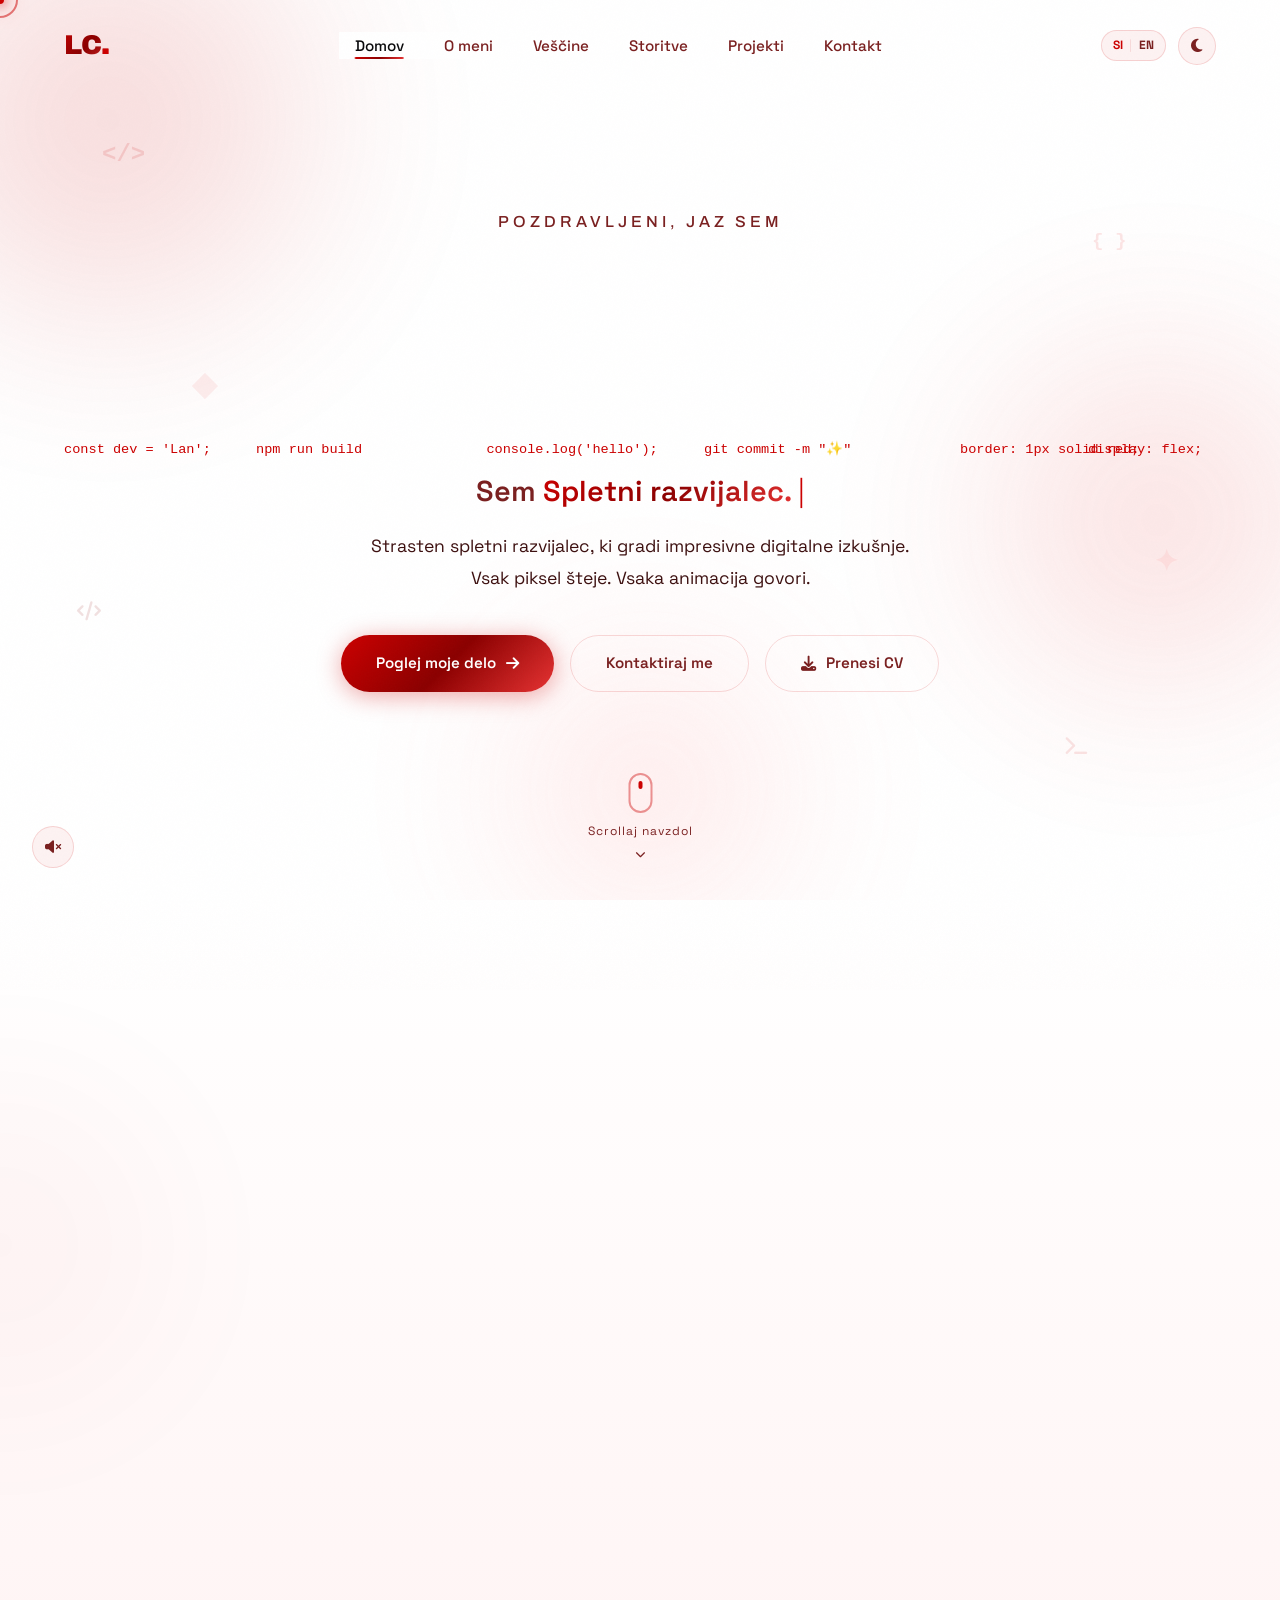
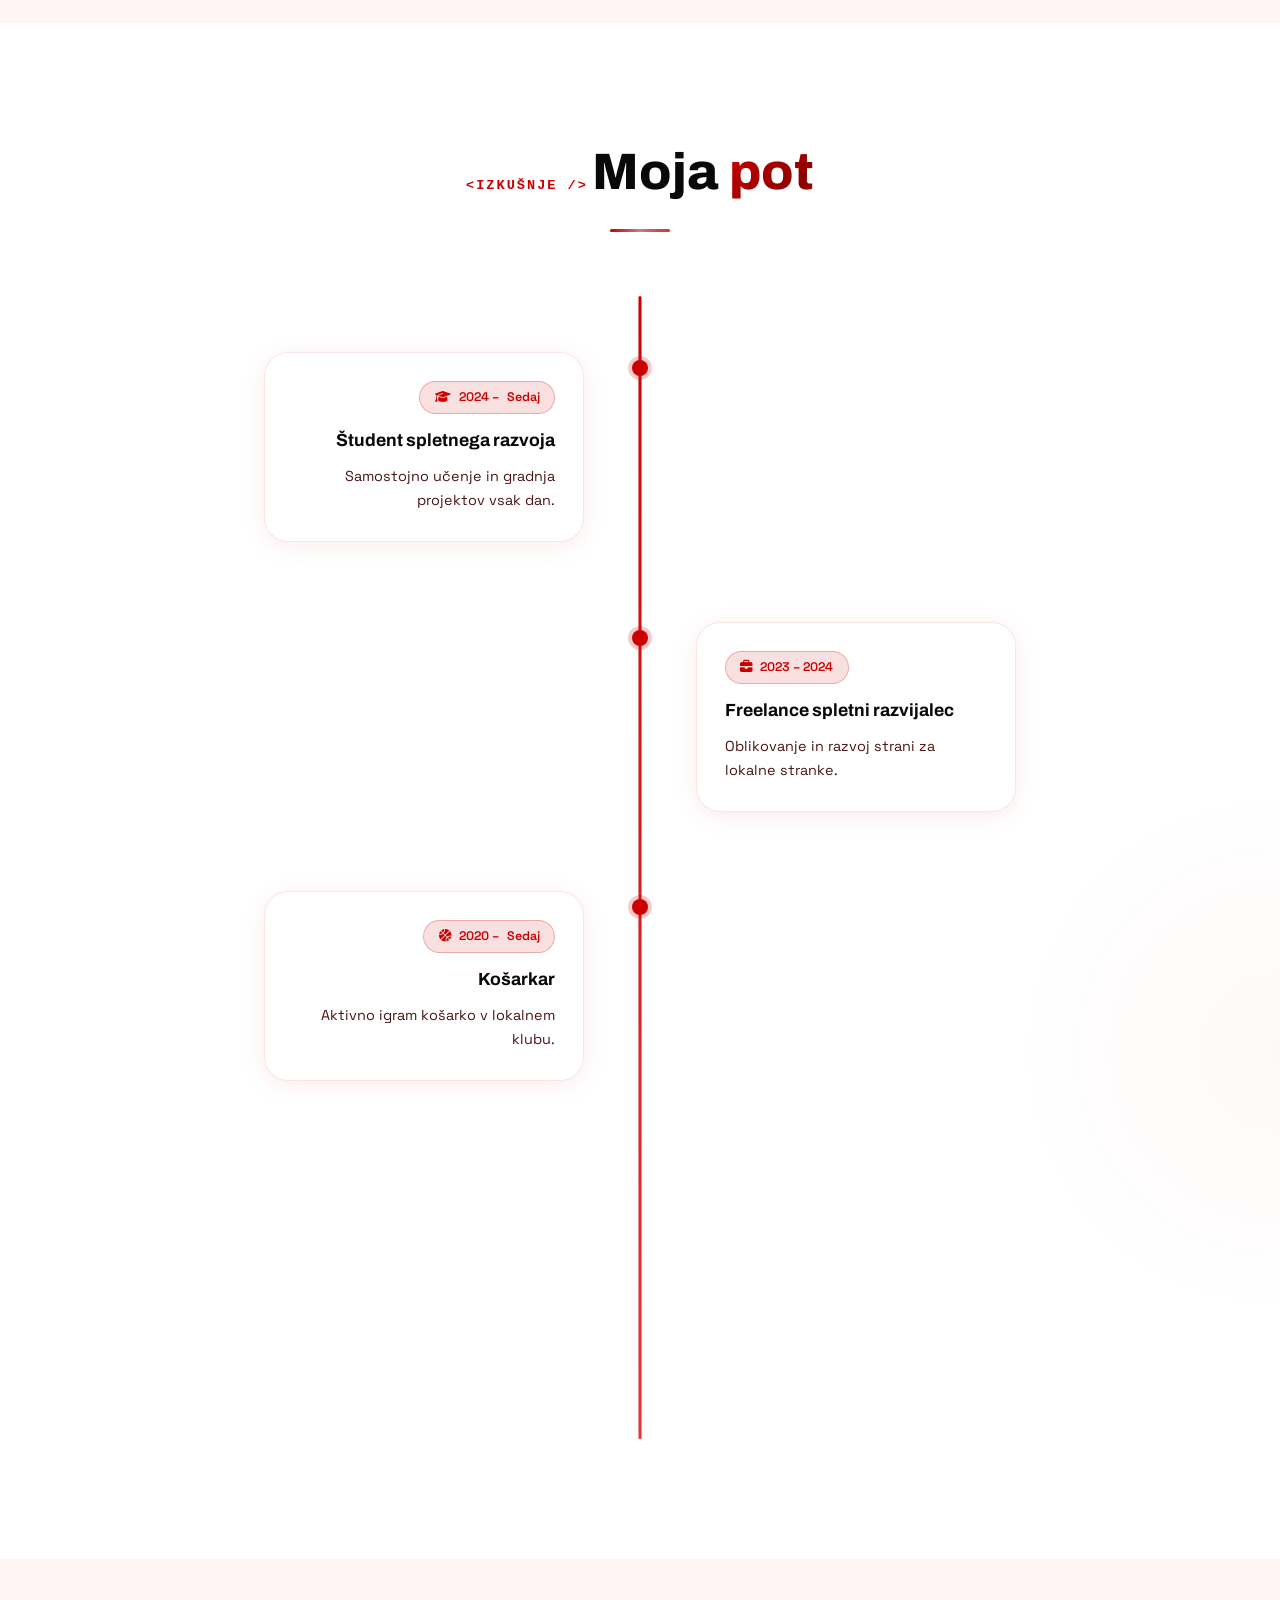
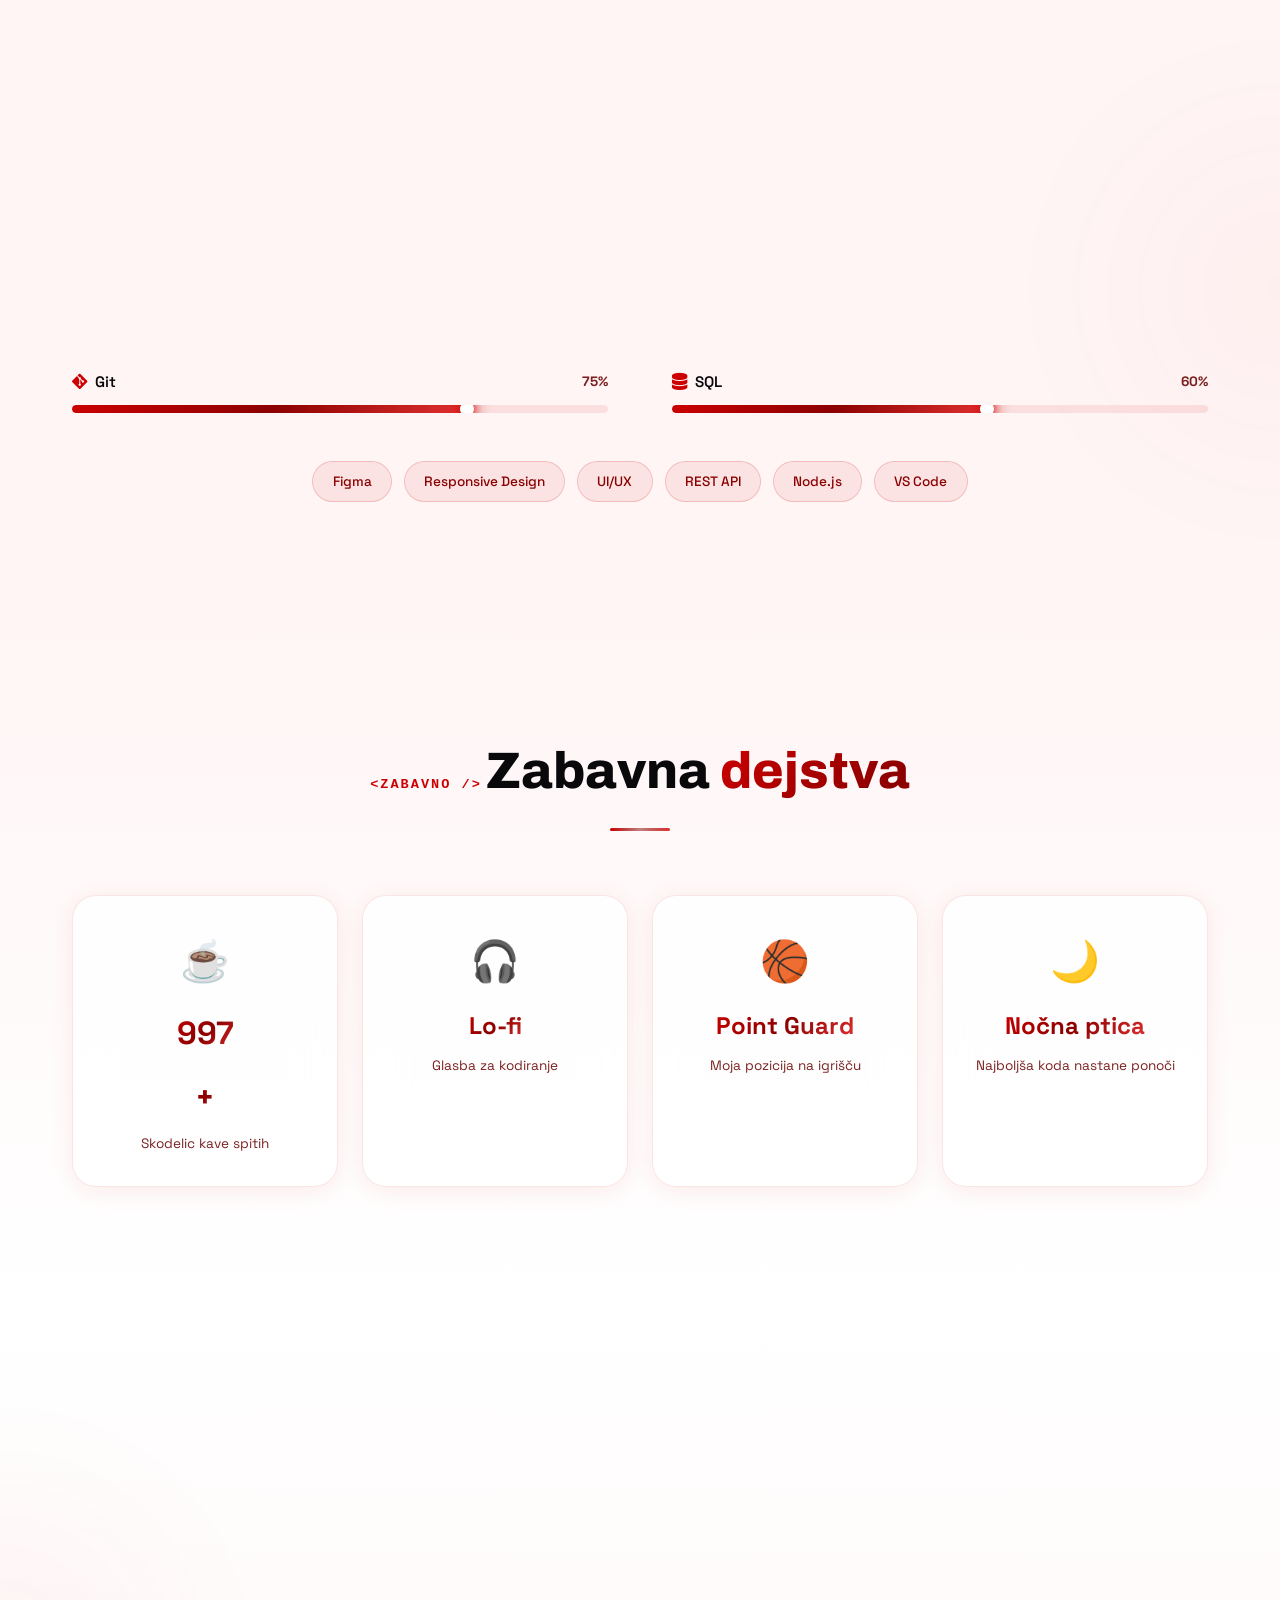
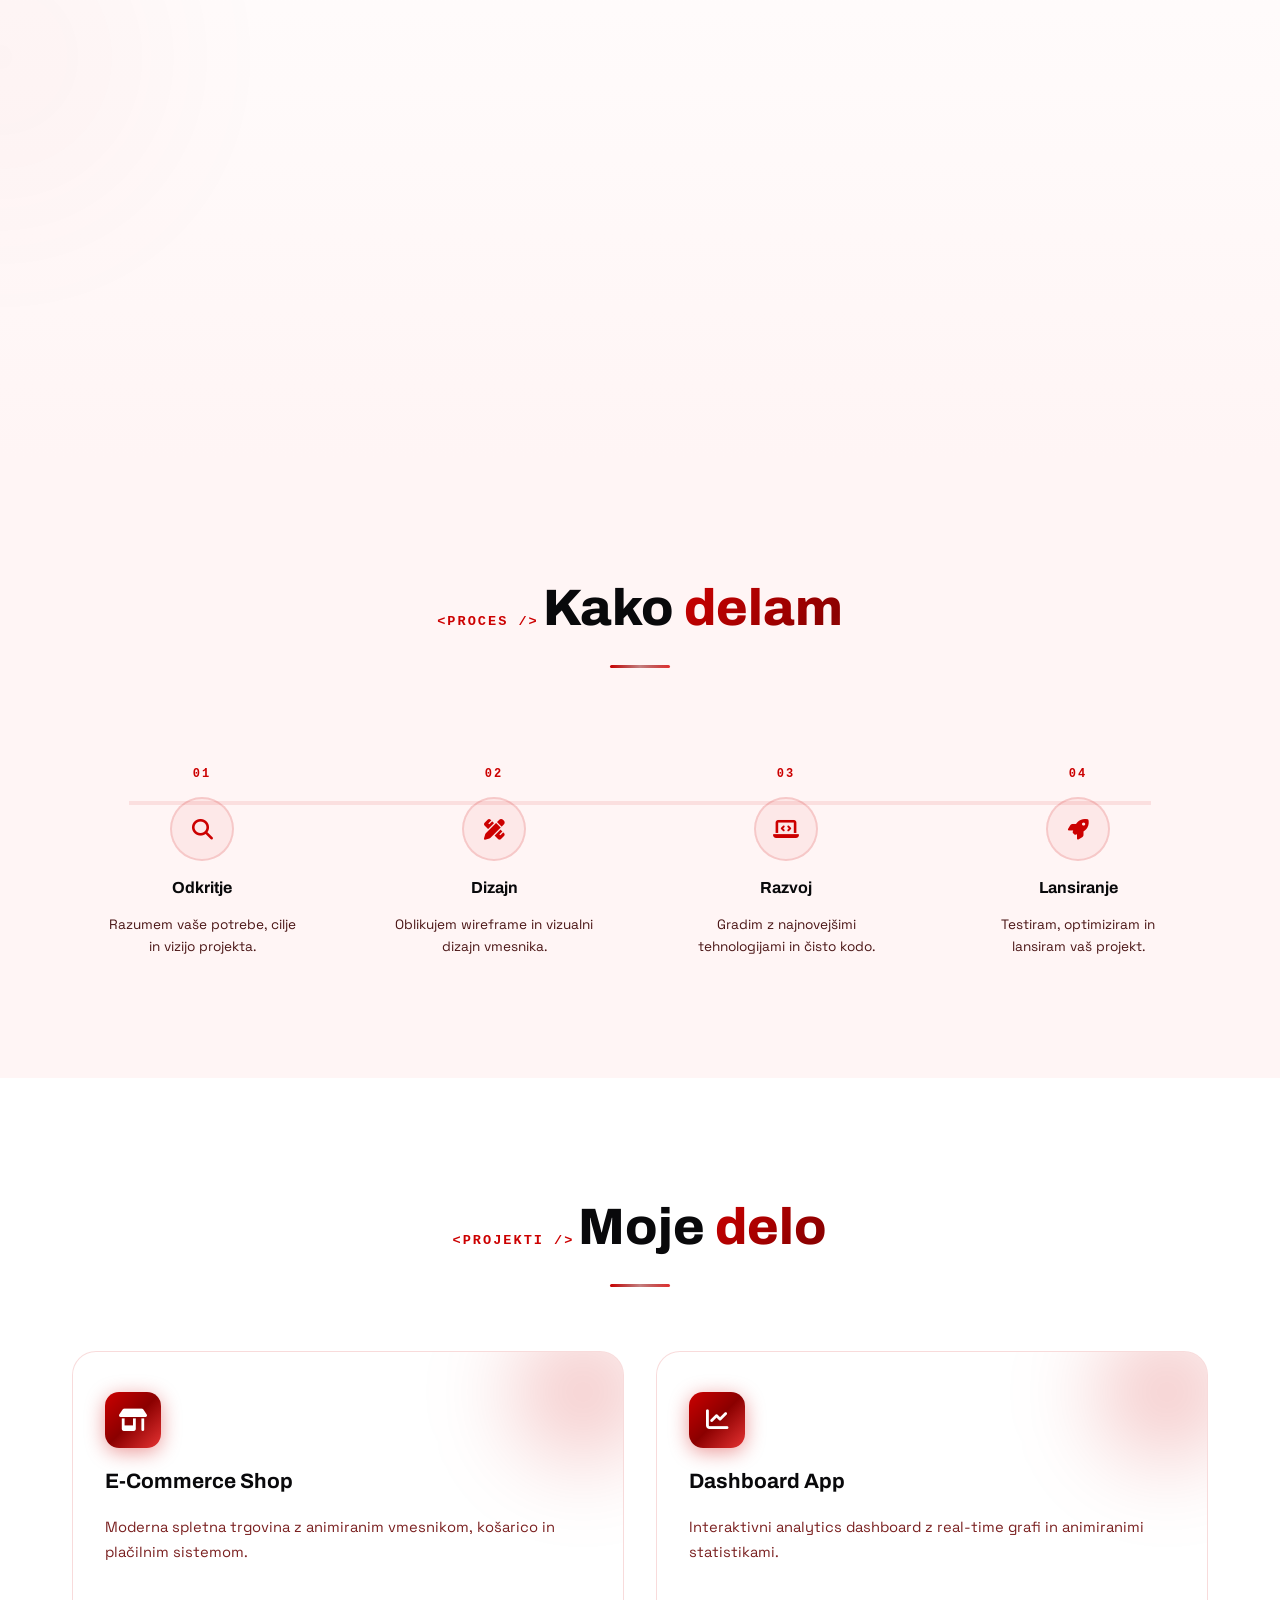
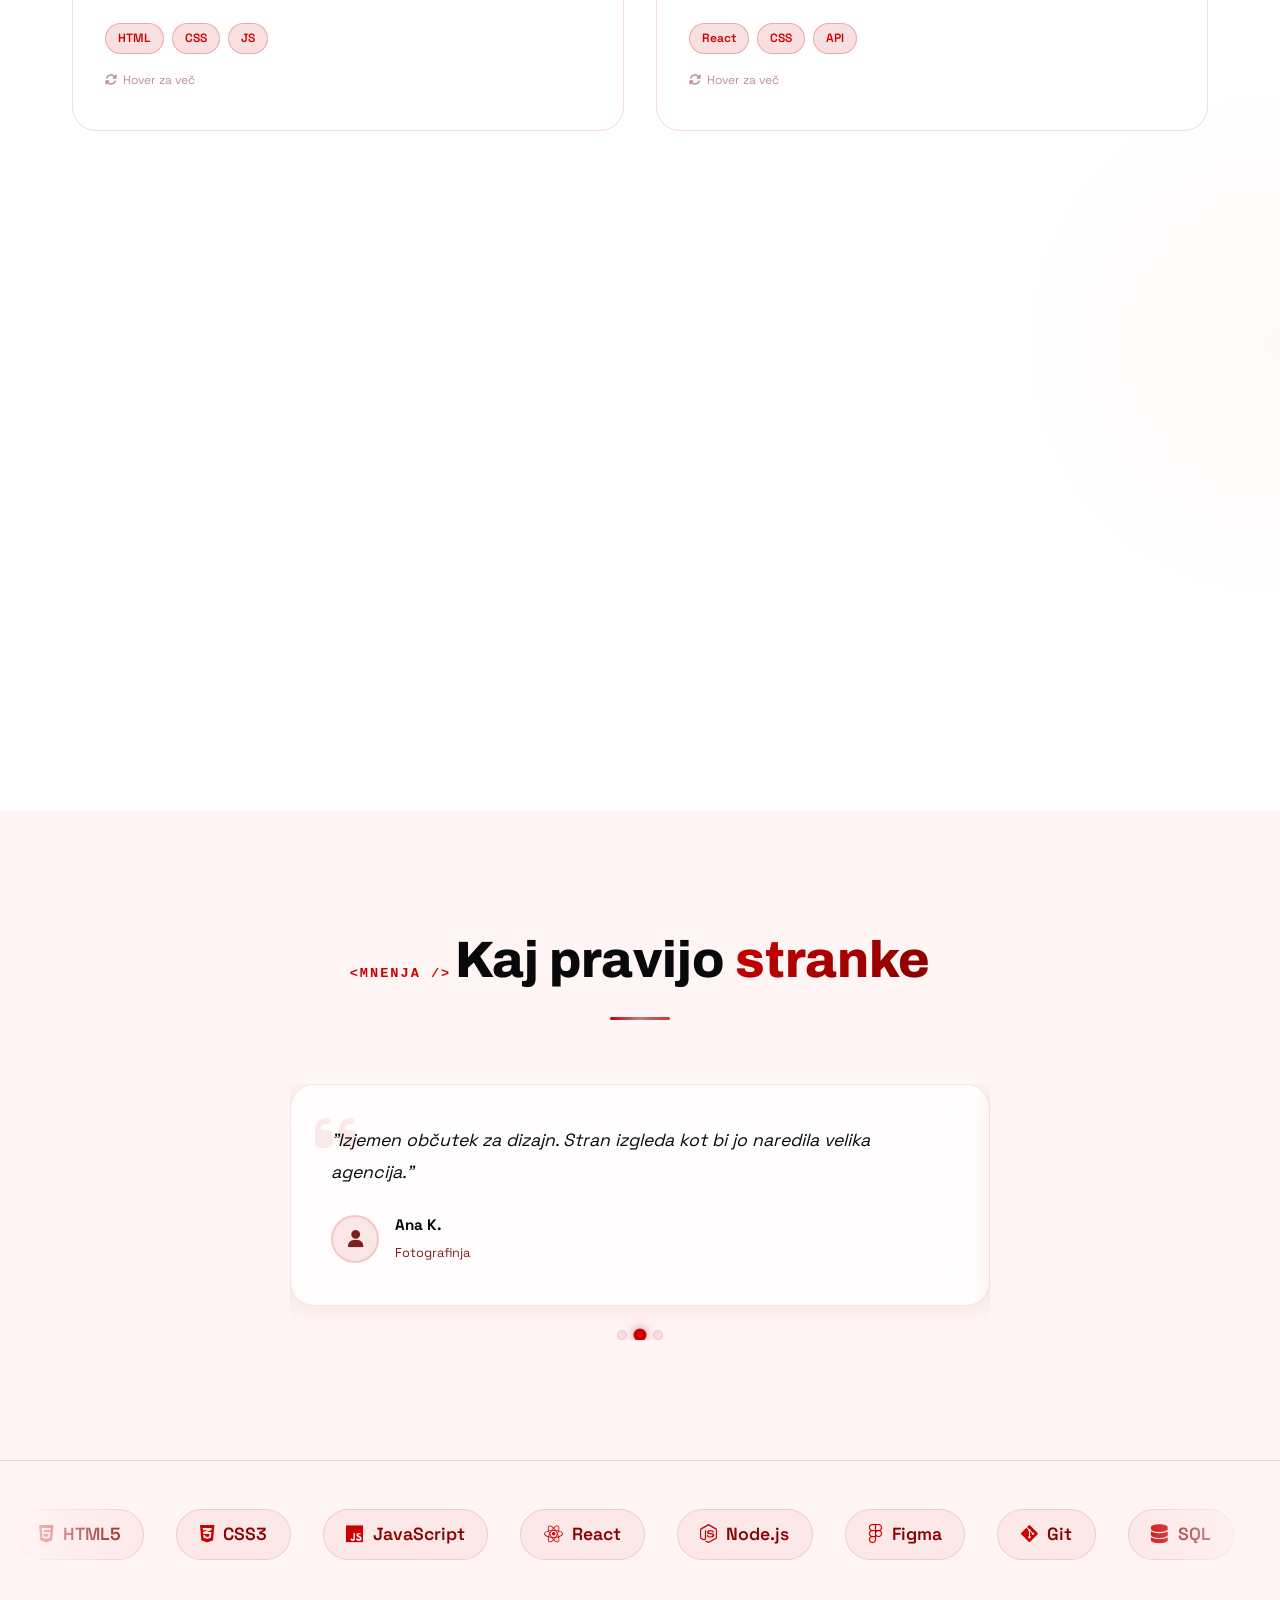
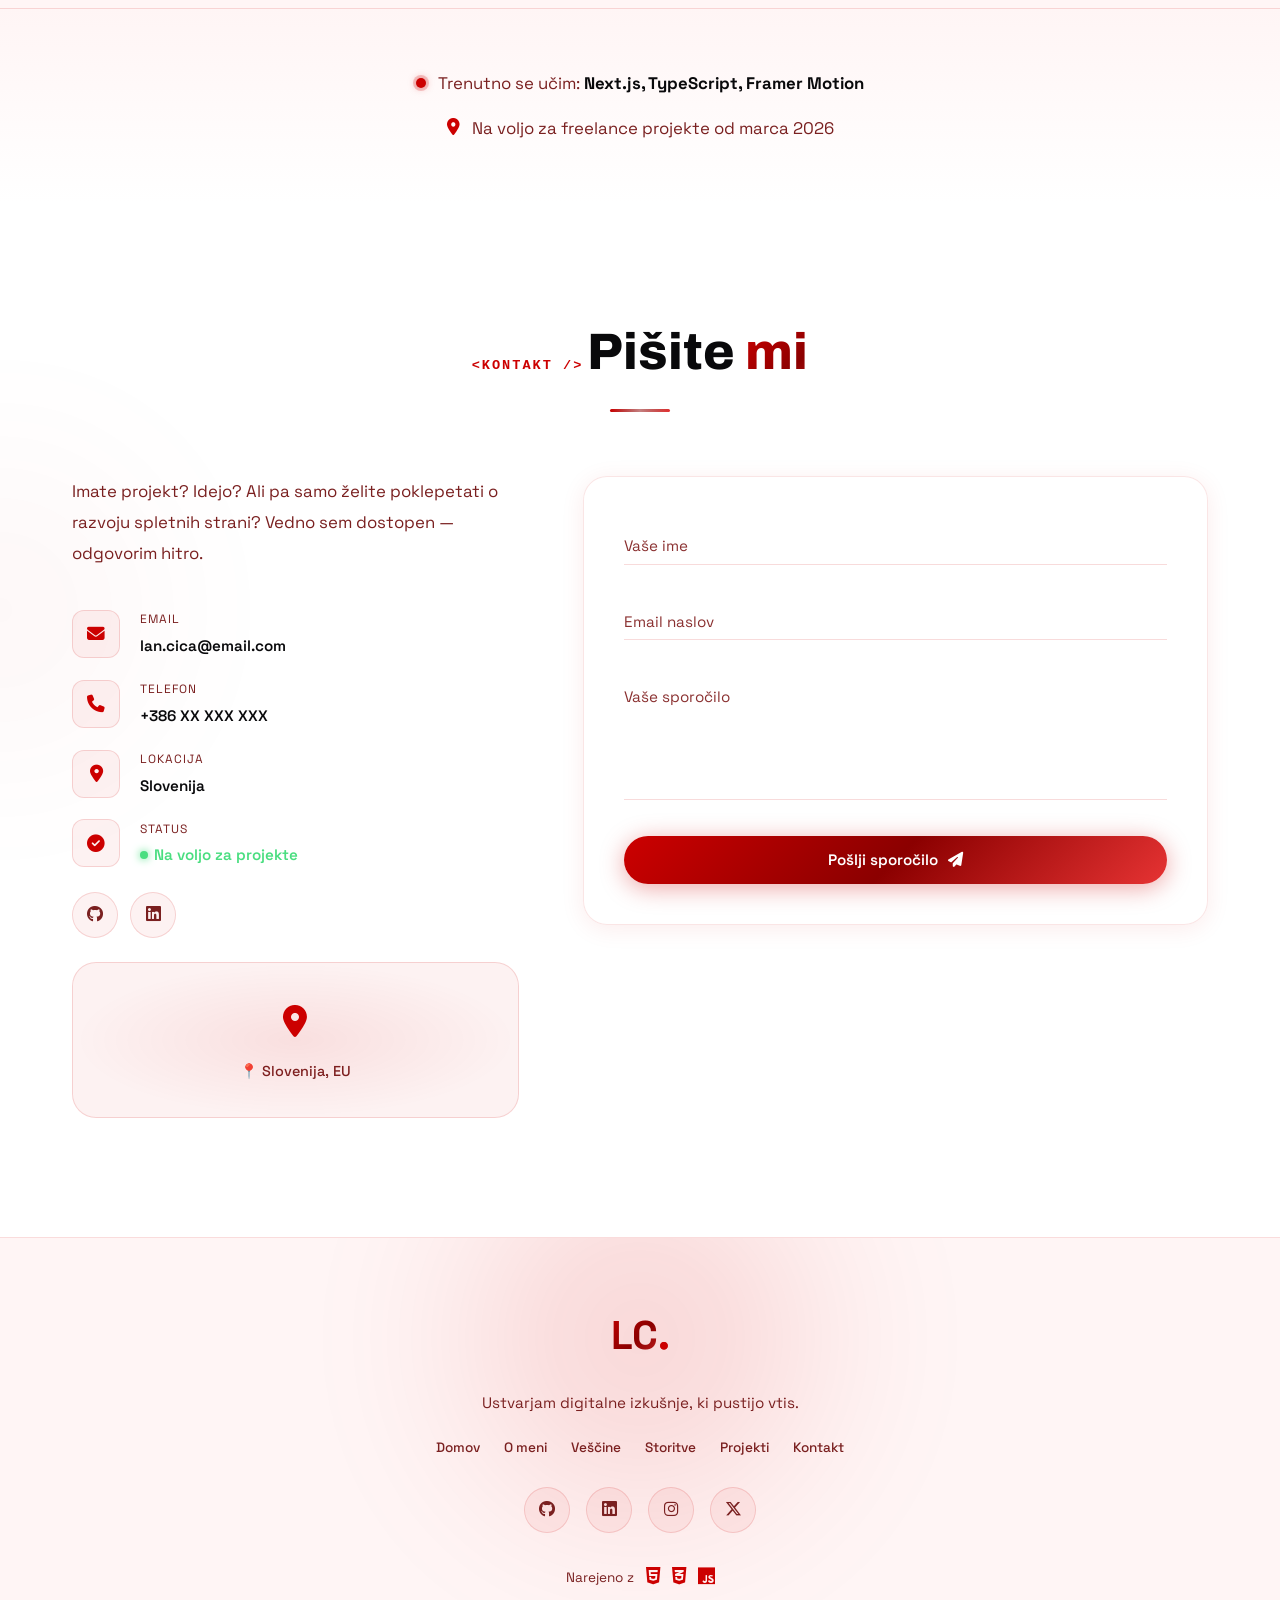
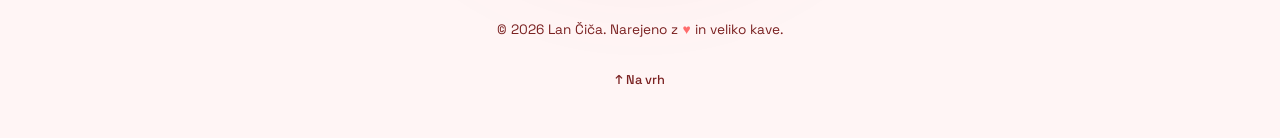
==== index.html @ 85ae8a61 "Initial portfolio commit" ====
<!DOCTYPE html>
<html lang="sl" data-theme="light">
<head>
  <meta charset="UTF-8" />
  <meta name="viewport" content="width=device-width, initial-scale=1.0" />
  <meta name="description" content="Lan Čiča — 19-letni spletni razvijalec iz Slovenije. Gradim moderne, hitre in vizualno impresivne spletne strani." />
  <meta name="keywords" content="Lan Čiča, spletni razvijalec, web developer, Slovenija, portfolio, UI/UX dizajn" />
  <meta name="author" content="Lan Čiča" />
  <meta property="og:title" content="Lan Čiča — Spletni razvijalec iz Slovenije" />
  <meta property="og:description" content="Strasten spletni razvijalec, ki gradi impresivne digitalne izkušnje." />
  <meta property="og:type" content="website" />
  <meta property="og:image" content="og-image.png" />
  <meta name="twitter:card" content="summary_large_image" />
  <title>Lan Čiča — Spletni razvijalec iz Slovenije</title>
  <link rel="icon" href="data:image/svg+xml,<svg xmlns='http://www.w3.org/2000/svg' viewBox='0 0 100 100'><defs><linearGradient id='g' x1='0%25' y1='0%25' x2='100%25' y2='100%25'><stop offset='0%25' stop-color='%23cc0000'/><stop offset='100%25' stop-color='%238b0000'/></linearGradient></defs><text y='80' x='5' font-size='72' font-family='Arial,sans-serif' font-weight='900' fill='url(%23g)'>LC</text></svg>" />
  <link rel="preconnect" href="https://fonts.googleapis.com" />
  <link rel="preconnect" href="https://fonts.gstatic.com" crossorigin />
  <link href="https://fonts.googleapis.com/css2?family=Archivo:wght@300;400;500;600;700;800;900&family=Space+Grotesk:wght@300;400;500;600;700&display=swap" rel="stylesheet" />
  <link rel="stylesheet" href="https://cdnjs.cloudflare.com/ajax/libs/font-awesome/6.5.0/css/all.min.css" />
  <link rel="stylesheet" href="style.css" />
</head>
<body>

  <!-- Skip to content (accessibility) -->
  <a href="#main-content" class="skip-link">Preskoči na vsebino</a>

  <svg class="svg-defs" aria-hidden="true">
    <filter id="noiseFilter">
      <feTurbulence type="fractalNoise" baseFrequency="0.65" numOctaves="3" stitchTiles="stitch"/>
    </filter>
  </svg>
  <div class="noise-overlay"></div>

  <!-- Page Loader / LC Intro -->
  <div class="page-overlay" id="pageOverlay">
    <div class="lc-grid"></div>
    <div class="lc-orb lc-orb-1"></div>
    <div class="lc-orb lc-orb-2"></div>
    <div class="lc-orb lc-orb-3"></div>
    <div class="lc-particle" style="--px:8vw;--py:12vh;--pd:0.4s;--pc:#a855f7;--ps:5px"></div>
    <div class="lc-particle" style="--px:27vw;--py:8vh;--pd:0.7s;--pc:#06b6d4;--ps:3px"></div>
    <div class="lc-particle" style="--px:70vw;--py:15vh;--pd:0.5s;--pc:#6366f1;--ps:4px"></div>
    <div class="lc-particle" style="--px:90vw;--py:9vh;--pd:1.0s;--pc:#a855f7;--ps:5px"></div>
    <div class="lc-particle" style="--px:5vw;--py:80vh;--pd:0.8s;--pc:#06b6d4;--ps:3px"></div>
    <div class="lc-particle" style="--px:15vw;--py:70vh;--pd:1.3s;--pc:#a855f7;--ps:6px"></div>
    <div class="lc-particle" style="--px:82vw;--py:78vh;--pd:0.6s;--pc:#6366f1;--ps:4px"></div>
    <div class="lc-particle" style="--px:93vw;--py:62vh;--pd:1.2s;--pc:#06b6d4;--ps:3px"></div>
    <div class="lc-particle" style="--px:47vw;--py:4vh;--pd:1.6s;--pc:#a855f7;--ps:5px"></div>
    <div class="lc-particle" style="--px:58vw;--py:88vh;--pd:1.4s;--pc:#06b6d4;--ps:4px"></div>
    <div class="lc-particle" style="--px:35vw;--py:91vh;--pd:1.9s;--pc:#6366f1;--ps:3px"></div>
    <div class="lc-particle" style="--px:74vw;--py:93vh;--pd:2.2s;--pc:#a855f7;--ps:5px"></div>
    <div class="lc-center">
      <div class="lc-logo">
        <span class="lc-L">L</span><span class="lc-C">C</span><span class="lc-dot">.</span>
      </div>
      <div class="lc-line"></div>
      <div class="lc-name">
        <span>L</span><span>a</span><span>n</span><span>&nbsp;</span><span>Č</span><span>i</span><span>č</span><span>a</span>
      </div>
      <p class="lc-tagline">Spletni razvijalec iz Slovenije</p>
      <div class="lc-stats">
        <div class="lc-stat lc-stat-1"><div class="lc-stat-val">19</div><div class="lc-stat-lbl">Let</div></div>
        <div class="lc-stat lc-stat-2"><div class="lc-stat-val" id="lcCount">0</div><div class="lc-stat-lbl">Projektov</div></div>
        <div class="lc-stat lc-stat-3"><div class="lc-stat-val">100</div><div class="lc-stat-lbl">% Strast</div></div>
      </div>
    </div>
    <div class="lc-scanlines"></div>
  </div>

  <!-- Scroll Progress -->
  <div class="scroll-progress" id="scrollProgress"></div>

  <!-- Custom Cursor -->
  <div class="cursor-dot" id="cursorDot"></div>
  <div class="cursor-ring" id="cursorRing"></div>

  <!-- Back to Top -->
  <button class="back-to-top" id="backToTop" aria-label="Nazaj na vrh">
    <i class="fa-solid fa-arrow-up"></i>
  </button>

  <!-- Sound Toggle -->
  <button class="sound-toggle" id="soundToggle" aria-label="Preklopi zvok">
    <i class="fa-solid fa-volume-xmark" id="soundIcon"></i>
  </button>

  <!-- Mobile Sticky CTA -->
  <a href="#contact" class="mobile-sticky-cta" id="mobileCTA">
    <i class="fa-solid fa-envelope"></i>
    <span data-i18n="mobile.cta">Kontakt</span>
  </a>

  <!-- Navbar -->
  <nav class="navbar" id="navbar" role="navigation" aria-label="Glavna navigacija">
    <div class="nav-left">
      <div class="nav-logo">LC<span class="dot">.</span></div>
      <span class="nav-scroll-pct" id="navScrollPct">0%</span>
    </div>
    <ul class="nav-links" id="navLinks">
      <li><a href="#hero" class="nav-link" data-i18n="nav.home">Domov</a></li>
      <li><a href="#about" class="nav-link" data-i18n="nav.about">O meni</a></li>
      <li><a href="#skills" class="nav-link" data-i18n="nav.skills">Veščine</a></li>
      <li><a href="#services" class="nav-link" data-i18n="nav.services">Storitve</a></li>
      <li><a href="#projects" class="nav-link" data-i18n="nav.projects">Projekti</a></li>
      <li><a href="#contact" class="nav-link" data-i18n="nav.contact">Kontakt</a></li>
    </ul>
    <div class="nav-actions">
      <!-- Language Switcher -->
      <div class="lang-switch" id="langSwitch" role="button" tabindex="0" aria-label="Preklopi jezik">
        <span class="lang-option active" data-lang="si">SI</span>
        <span class="lang-divider">|</span>
        <span class="lang-option" data-lang="en">EN</span>
      </div>
      <!-- Theme Toggle -->
      <button class="theme-toggle" id="themeToggle" aria-label="Preklopi temo">
        <i class="fa-solid fa-moon" id="themeIcon"></i>
      </button>
      <button class="nav-toggle" id="navToggle" aria-label="Toggle menu">
        <span></span><span></span><span></span>
      </button>
    </div>
  </nav>
  <div class="nav-backdrop" id="navBackdrop"></div>

  <main id="main-content">

  <!-- ========== HERO ========== -->
  <section class="hero" id="hero">
    <div class="hero-grid-overlay"></div>
    <div class="hero-blobs">
      <div class="blob blob-1" id="blob1"></div>
      <div class="blob blob-2" id="blob2"></div>
      <div class="blob blob-3" id="blob3"></div>
    </div>
    <!-- Pulse rings -->
    <div class="hero-pulse-ring"></div>
    <div class="hero-pulse-ring"></div>
    <div class="hero-pulse-ring"></div>
    <!-- Floating code -->
    <div class="hero-code-float" style="left:5%;animation-delay:-2s">const dev = 'Lan';</div>
    <div class="hero-code-float" style="left:20%;animation-delay:-8s">npm run build</div>
    <div class="hero-code-float" style="left:55%;animation-delay:-14s">git commit -m "✨"</div>
    <div class="hero-code-float" style="left:75%;animation-delay:-5s">border: 1px solid red;</div>
    <div class="hero-code-float" style="left:38%;animation-delay:-11s">console.log('hello');</div>
    <div class="hero-code-float" style="left:85%;animation-delay:-16s">display: flex;</div>

    <!-- Floating decorations -->
    <div class="hero-floaters">
      <div class="floater floater-1">&lt;/&gt;</div>
      <div class="floater floater-2">{ }</div>
      <div class="floater floater-3"><i class="fa-solid fa-code"></i></div>
      <div class="floater floater-4">✦</div>
      <div class="floater floater-5"><i class="fa-solid fa-terminal"></i></div>
      <div class="floater floater-6">◆</div>
    </div>

    <div class="hero-content">
      <p class="hero-eyebrow reveal-fade" data-i18n="hero.eyebrow">Pozdravljeni, jaz sem</p>
      <canvas class="particle-canvas" id="particleCanvas"></canvas>
      <div class="typewriter-wrap">
        <span class="typewriter-prefix" data-i18n="hero.prefix">Sem </span>
        <span class="typewriter" id="typewriter"></span>
        <span class="typewriter-cursor">|</span>
      </div>
      <p class="hero-desc reveal-fade" id="heroDesc" data-i18n="hero.desc">
        Strasten spletni razvijalec, ki gradi impresivne digitalne izkušnje.<br>
        Vsak piksel šteje. Vsaka animacija govori.
      </p>
      <div class="hero-cta reveal-fade">
        <a href="#projects" class="btn btn-primary magnetic ripple-btn">
          <span data-i18n="hero.cta1">Poglej moje delo</span>
          <i class="fa-solid fa-arrow-right"></i>
        </a>
        <a href="#contact" class="btn btn-ghost magnetic ripple-btn">
          <span data-i18n="hero.cta2">Kontaktiraj me</span>
        </a>
        <a href="#" class="btn btn-ghost magnetic ripple-btn" download>
          <i class="fa-solid fa-download"></i>
          <span data-i18n="hero.cv">Prenesi CV</span>
        </a>
      </div>
    </div>
    <div class="scroll-indicator">
      <div class="scroll-mouse">
        <div class="scroll-wheel"></div>
      </div>
      <span data-i18n="hero.scroll">Scrollaj navzdol</span>
      <i class="fa-solid fa-chevron-down scroll-arrow"></i>
    </div>
  </section>

  <!-- ========== ABOUT ========== -->
  <section class="about section" id="about">
    <div class="section-glow section-glow-left"></div>
    <div class="container">
      <div class="section-header reveal-up">
        <span class="section-tag">&lt;O meni /&gt;</span>
        <h2 class="section-title" data-i18n-html="about.title">Kdo sem <span class="gradient-text animated-gradient">jaz?</span></h2>
        <div class="section-line"></div>
      </div>
      <div class="about-grid">
        <div class="about-visual reveal-left">
          <div class="avatar-wrapper">
            <div class="avatar-ring"></div>
            <div class="avatar-ring ring-2"></div>
            <div class="avatar-placeholder">
              <i class="fa-solid fa-user"></i>
              <div class="avatar-badge" id="avatarBadge" aria-label="Košarkar">
                <i class="fa-solid fa-basketball"></i>
                <div class="badge-tooltip" id="badgeTooltip">🏀 Fun fact: igram point guarda!</div>
              </div>
            </div>
            <!-- Rotating text ring -->
            <svg class="avatar-text-ring" viewBox="0 0 300 300" aria-hidden="true">
              <defs>
                <path id="circlePath" d="M 150,150 m -130,0 a 130,130 0 1,1 260,0 a 130,130 0 1,1 -260,0"/>
              </defs>
              <text>
                <textPath href="#circlePath">WEB DEVELOPER • DESIGNER • BASKETBALL • CREATOR • </textPath>
              </text>
            </svg>
          </div>
          <div class="avatar-orbit">
            <div class="orbit-dot orbit-dot-1"></div>
            <div class="orbit-dot orbit-dot-2"></div>
            <div class="orbit-dot orbit-dot-3"></div>
          </div>
        </div>
        <div class="about-text reveal-right">
          <p class="about-bio" data-i18n-html="about.bio1">
            Imam <strong>19 let</strong> in sem strasten <strong>spletni razvijalec</strong>, ki naredi vse,
            da impresionira s svojimi spletnimi stranmi. Poleg programiranja igram <strong>košarko</strong>
            za zabavo — na igrišču in pred zaslonom vedno dam vse od sebe.
          </p>
          <p class="about-bio" data-i18n-html="about.bio2">
            Verjamem, da je vsaka spletna stran umetniško delo. Kombiniram tehnično znanje
            z estetskim čutom za dizajn, da ustvarim izkušnje, ki pustijo vtis.
          </p>
          <div class="about-stats">
            <div class="stat-card reveal-scale tilt-card">
              <div class="stat-glow"></div>
              <span class="stat-number" data-target="19">0</span>
              <span class="stat-label" data-i18n="about.stat1">Let</span>
            </div>
            <div class="stat-card reveal-scale tilt-card">
              <div class="stat-glow"></div>
              <span class="stat-number" data-target="12">0</span>
              <span class="stat-label" data-i18n="about.stat2">Projektov</span>
            </div>
            <div class="stat-card reveal-scale tilt-card">
              <div class="stat-glow"></div>
              <span class="stat-number" data-target="100">0</span>
              <span class="stat-label" data-i18n="about.stat3">% Strast</span>
            </div>
          </div>
        </div>
      </div>
    </div>
  </section>

  <!-- ========== EXPERIENCE (NEW) ========== -->
  <section class="experience section" id="experience">
    <div class="section-glow section-glow-right"></div>
    <div class="container">
      <div class="section-header reveal-up">
        <span class="section-tag">&lt;Izkušnje /&gt;</span>
        <h2 class="section-title" data-i18n-html="exp.title">Moja <span class="gradient-text animated-gradient">pot</span></h2>
        <div class="section-line"></div>
      </div>
      <div class="exp-timeline" id="expTimeline">
        <div class="exp-line-track">
          <div class="exp-line-fill" id="expLineFill"></div>
        </div>

        <div class="exp-item exp-item-left reveal-left stagger-1">
          <div class="exp-dot pulse-ring"></div>
          <div class="exp-card glass-card">
            <span class="exp-year"><i class="fa-solid fa-graduation-cap"></i> 2024 – <span data-i18n="exp.now">Sedaj</span></span>
            <h4 class="exp-card-title" data-i18n="exp.t1">Študent spletnega razvoja</h4>
            <p class="exp-card-desc" data-i18n="exp.d1">Samostojno učenje in gradnja projektov vsak dan.</p>
          </div>
        </div>

        <div class="exp-item exp-item-right reveal-right stagger-2">
          <div class="exp-dot pulse-ring"></div>
          <div class="exp-card glass-card">
            <span class="exp-year"><i class="fa-solid fa-briefcase"></i> 2023 – 2024</span>
            <h4 class="exp-card-title" data-i18n="exp.t2">Freelance spletni razvijalec</h4>
            <p class="exp-card-desc" data-i18n="exp.d2">Oblikovanje in razvoj strani za lokalne stranke.</p>
          </div>
        </div>

        <div class="exp-item exp-item-left reveal-left stagger-3">
          <div class="exp-dot pulse-ring"></div>
          <div class="exp-card glass-card">
            <span class="exp-year"><i class="fa-solid fa-basketball"></i> 2020 – <span data-i18n="exp.now2">Sedaj</span></span>
            <h4 class="exp-card-title" data-i18n="exp.t3">Košarkar</h4>
            <p class="exp-card-desc" data-i18n="exp.d3">Aktivno igram košarko v lokalnem klubu.</p>
          </div>
        </div>

        <div class="exp-item exp-item-right reveal-right stagger-4">
          <div class="exp-dot pulse-ring"></div>
          <div class="exp-card glass-card">
            <span class="exp-year"><i class="fa-solid fa-book"></i> 2021 – 2023</span>
            <h4 class="exp-card-title" data-i18n="exp.t4">Začetki programiranja</h4>
            <p class="exp-card-desc" data-i18n="exp.d4">Odkril sem HTML/CSS in se zaljubil v kodo.</p>
          </div>
        </div>
      </div>
    </div>
  </section>

  <!-- ========== SKILLS ========== -->
  <section class="skills section" id="skills">
    <div class="parallax-bg" data-parallax="0.3"></div>
    <div class="section-glow section-glow-right"></div>
    <div class="container">
      <div class="section-header reveal-up">
        <span class="section-tag">&lt;Veščine /&gt;</span>
        <h2 class="section-title" data-i18n-html="skills.title">Moje <span class="gradient-text animated-gradient">tehnologije</span></h2>
        <div class="section-line"></div>
      </div>
      <div class="skills-grid">
        <div class="skill-item reveal-fade stagger-1">
          <div class="skill-header">
            <span class="skill-name"><i class="fa-brands fa-html5"></i> HTML5</span>
            <span class="skill-pct">95%</span>
          </div>
          <div class="skill-bar"><div class="skill-fill" data-width="95"></div></div>
        </div>
        <div class="skill-item reveal-fade stagger-2">
          <div class="skill-header">
            <span class="skill-name"><i class="fa-brands fa-css3-alt"></i> CSS3</span>
            <span class="skill-pct">90%</span>
          </div>
          <div class="skill-bar"><div class="skill-fill" data-width="90"></div></div>
        </div>
        <div class="skill-item reveal-fade stagger-3">
          <div class="skill-header">
            <span class="skill-name"><i class="fa-brands fa-js"></i> JavaScript</span>
            <span class="skill-pct">80%</span>
          </div>
          <div class="skill-bar"><div class="skill-fill" data-width="80"></div></div>
        </div>
        <div class="skill-item reveal-fade stagger-4">
          <div class="skill-header">
            <span class="skill-name"><i class="fa-brands fa-react"></i> React</span>
            <span class="skill-pct">65%</span>
          </div>
          <div class="skill-bar"><div class="skill-fill" data-width="65"></div></div>
        </div>
        <div class="skill-item reveal-fade stagger-5">
          <div class="skill-header">
            <span class="skill-name"><i class="fa-brands fa-git-alt"></i> Git</span>
            <span class="skill-pct">75%</span>
          </div>
          <div class="skill-bar"><div class="skill-fill" data-width="75"></div></div>
        </div>
        <div class="skill-item reveal-fade stagger-6">
          <div class="skill-header">
            <span class="skill-name"><i class="fa-solid fa-database"></i> SQL</span>
            <span class="skill-pct">60%</span>
          </div>
          <div class="skill-bar"><div class="skill-fill" data-width="60"></div></div>
        </div>
      </div>
      <div class="tech-pills reveal-up">
        <span class="pill stagger-1">Figma</span>
        <span class="pill stagger-2">Responsive Design</span>
        <span class="pill stagger-3">UI/UX</span>
        <span class="pill stagger-4">REST API</span>
        <span class="pill stagger-5">Node.js</span>
        <span class="pill stagger-6">VS Code</span>
      </div>
    </div>
  </section>

  <!-- ========== FUN FACTS (NEW) ========== -->
  <section class="funfacts section" id="funfacts">
    <div class="container">
      <div class="section-header reveal-up">
        <span class="section-tag">&lt;Zabavno /&gt;</span>
        <h2 class="section-title" data-i18n-html="fun.title">Zabavna <span class="gradient-text animated-gradient">dejstva</span></h2>
        <div class="section-line"></div>
      </div>
      <div class="funfacts-grid">
        <div class="funfact-card glass-card reveal-scale stagger-1 glow-border">
          <div class="funfact-emoji">☕</div>
          <div class="funfact-number" data-target-fun="1000">0</div>
          <div class="funfact-plus">+</div>
          <p class="funfact-label" data-i18n="fun.f1">Skodelic kave spitih</p>
        </div>
        <div class="funfact-card glass-card reveal-scale stagger-2 glow-border">
          <div class="funfact-emoji">🎧</div>
          <div class="funfact-value">Lo-fi</div>
          <p class="funfact-label" data-i18n="fun.f2">Glasba za kodiranje</p>
        </div>
        <div class="funfact-card glass-card reveal-scale stagger-3 glow-border">
          <div class="funfact-emoji">🏀</div>
          <div class="funfact-value">Point Guard</div>
          <p class="funfact-label" data-i18n="fun.f3">Moja pozicija na igrišču</p>
        </div>
        <div class="funfact-card glass-card reveal-scale stagger-4 glow-border">
          <div class="funfact-emoji">🌙</div>
          <div class="funfact-value" data-i18n="fun.v4">Nočna ptica</div>
          <p class="funfact-label" data-i18n="fun.f4">Najboljša koda nastane ponoči</p>
        </div>
      </div>
    </div>
  </section>

  <!-- ========== SERVICES ========== -->
  <section class="services section" id="services">
    <div class="section-glow section-glow-left"></div>
    <div class="container">
      <div class="section-header reveal-up">
        <span class="section-tag">&lt;Storitve /&gt;</span>
        <h2 class="section-title" data-i18n-html="services.title">Kaj <span class="gradient-text animated-gradient">ponujam</span></h2>
        <div class="section-line"></div>
      </div>
      <div class="services-grid">
        <div class="service-card glass-card reveal-scale stagger-1 glow-border">
          <div class="service-shimmer"></div>
          <div class="service-icon"><i class="fa-solid fa-code"></i></div>
          <h3 class="service-title" data-i18n="svc.t1">Spletni razvoj</h3>
          <p class="service-desc" data-i18n="svc.d1">Od ideje do delujočega izdelka. Gradim moderne, hitre in responzivne spletne strani s čisto kodo.</p>
          <div class="service-arrow"><i class="fa-solid fa-arrow-right"></i></div>
        </div>
        <div class="service-card glass-card reveal-scale stagger-2 glow-border">
          <div class="service-shimmer"></div>
          <div class="service-icon"><i class="fa-solid fa-palette"></i></div>
          <h3 class="service-title" data-i18n="svc.t2">UI/UX Dizajn</h3>
          <p class="service-desc" data-i18n="svc.d2">Oblikujem intuitivne vmesnike, ki so vizualno privlačni in enostavni za uporabo. Dizajn, ki govori.</p>
          <div class="service-arrow"><i class="fa-solid fa-arrow-right"></i></div>
        </div>
        <div class="service-card glass-card reveal-scale stagger-3 glow-border">
          <div class="service-shimmer"></div>
          <div class="service-icon"><i class="fa-solid fa-rocket"></i></div>
          <h3 class="service-title" data-i18n="svc.t3">Optimizacija</h3>
          <p class="service-desc" data-i18n="svc.d3">Optimiziram hitrost, SEO in dostopnost za najboljšo uporabniško izkušnjo. Vsaka milisekunda šteje.</p>
          <div class="service-arrow"><i class="fa-solid fa-arrow-right"></i></div>
        </div>
      </div>
    </div>
  </section>

  <!-- ========== PROCESS ========== -->
  <section class="process section" id="process">
    <div class="container">
      <div class="section-header reveal-up">
        <span class="section-tag">&lt;Proces /&gt;</span>
        <h2 class="section-title" data-i18n-html="proc.title">Kako <span class="gradient-text animated-gradient">delam</span></h2>
        <div class="section-line"></div>
      </div>
      <div class="timeline" id="timeline">
        <svg class="timeline-svg" viewBox="0 0 1000 6" preserveAspectRatio="none">
          <defs>
            <linearGradient id="timelineGrad" x1="0%" y1="0%" x2="100%" y2="0%">
              <stop offset="0%" stop-color="#a855f7"/>
              <stop offset="50%" stop-color="#6366f1"/>
              <stop offset="100%" stop-color="#06b6d4"/>
            </linearGradient>
          </defs>
          <line class="timeline-track" x1="0" y1="3" x2="1000" y2="3"/>
          <line class="timeline-path" id="timelinePath" x1="0" y1="3" x2="1000" y2="3" stroke="url(#timelineGrad)" stroke-width="4" stroke-linecap="round"/>
        </svg>
        <div class="timeline-steps">
          <div class="timeline-step reveal-scale stagger-1">
            <div class="step-number">01</div>
            <div class="step-icon pulse-ring"><i class="fa-solid fa-magnifying-glass"></i></div>
            <h4 class="step-title" data-i18n="proc.s1">Odkritje</h4>
            <p class="step-desc" data-i18n="proc.d1">Razumem vaše potrebe, cilje in vizijo projekta.</p>
          </div>
          <div class="timeline-step reveal-scale stagger-2">
            <div class="step-number">02</div>
            <div class="step-icon pulse-ring"><i class="fa-solid fa-pen-ruler"></i></div>
            <h4 class="step-title" data-i18n="proc.s2">Dizajn</h4>
            <p class="step-desc" data-i18n="proc.d2">Oblikujem wireframe in vizualni dizajn vmesnika.</p>
          </div>
          <div class="timeline-step reveal-scale stagger-3">
            <div class="step-number">03</div>
            <div class="step-icon pulse-ring"><i class="fa-solid fa-laptop-code"></i></div>
            <h4 class="step-title" data-i18n="proc.s3">Razvoj</h4>
            <p class="step-desc" data-i18n="proc.d3">Gradim z najnovejšimi tehnologijami in čisto kodo.</p>
          </div>
          <div class="timeline-step reveal-scale stagger-4">
            <div class="step-number">04</div>
            <div class="step-icon pulse-ring"><i class="fa-solid fa-rocket"></i></div>
            <h4 class="step-title" data-i18n="proc.s4">Lansiranje</h4>
            <p class="step-desc" data-i18n="proc.d4">Testiram, optimiziram in lansiram vaš projekt.</p>
          </div>
        </div>
      </div>
    </div>
  </section>

  <!-- ========== PROJECTS ========== -->
  <section class="projects section" id="projects">
    <div class="section-glow section-glow-right"></div>
    <div class="container">
      <div class="section-header reveal-up">
        <span class="section-tag">&lt;Projekti /&gt;</span>
        <h2 class="section-title" data-i18n-html="proj.title">Moje <span class="gradient-text animated-gradient">delo</span></h2>
        <div class="section-line"></div>
      </div>
      <div class="projects-grid">
        <div class="project-card reveal-scale stagger-1">
          <div class="card-inner">
            <div class="card-front">
              <div class="card-glow"></div>
              <div class="project-icon"><i class="fa-solid fa-shop"></i></div>
              <h3 class="project-title">E-Commerce Shop</h3>
              <p class="project-desc" data-i18n="proj.d1">Moderna spletna trgovina z animiranim vmesnikom, košarico in plačilnim sistemom.</p>
              <div class="project-tags">
                <span>HTML</span><span>CSS</span><span>JS</span>
              </div>
              <div class="flip-hint"><i class="fa-solid fa-rotate"></i> <span data-i18n="proj.hint">Hover za več</span></div>
            </div>
            <div class="card-back">
              <div class="card-back-content">
                <h3>E-Commerce Shop</h3>
                <p data-i18n="proj.b1">Responsive dizajn, dark mode, animirani filtri produktov in smooth checkout flow.</p>
                <a href="#" class="btn btn-primary btn-sm ripple-btn">
                  <i class="fa-solid fa-external-link"></i> <span data-i18n="proj.view">Oglej si</span>
                </a>
              </div>
            </div>
          </div>
        </div>
        <div class="project-card reveal-scale stagger-2">
          <div class="card-inner">
            <div class="card-front">
              <div class="card-glow"></div>
              <div class="project-icon"><i class="fa-solid fa-chart-line"></i></div>
              <h3 class="project-title">Dashboard App</h3>
              <p class="project-desc" data-i18n="proj.d2">Interaktivni analytics dashboard z real-time grafi in animiranimi statistikami.</p>
              <div class="project-tags">
                <span>React</span><span>CSS</span><span>API</span>
              </div>
              <div class="flip-hint"><i class="fa-solid fa-rotate"></i> <span data-i18n="proj.hint2">Hover za več</span></div>
            </div>
            <div class="card-back">
              <div class="card-back-content">
                <h3>Dashboard App</h3>
                <p data-i18n="proj.b2">Glassmorphism UI, live data charts, dark/light mode, mobilno prilagojeno.</p>
                <a href="#" class="btn btn-primary btn-sm ripple-btn">
                  <i class="fa-solid fa-external-link"></i> <span data-i18n="proj.view2">Oglej si</span>
                </a>
              </div>
            </div>
          </div>
        </div>
        <div class="project-card reveal-scale stagger-3">
          <div class="card-inner">
            <div class="card-front">
              <div class="card-glow"></div>
              <div class="project-icon"><i class="fa-solid fa-basketball"></i></div>
              <h3 class="project-title">Sports Tracker</h3>
              <p class="project-desc" data-i18n="proj.d3">Košarkarski statistični tracker z lestvicami, profili in animiranimi grafi.</p>
              <div class="project-tags">
                <span>HTML</span><span>JS</span><span>SQL</span>
              </div>
              <div class="flip-hint"><i class="fa-solid fa-rotate"></i> <span data-i18n="proj.hint3">Hover za več</span></div>
            </div>
            <div class="card-back">
              <div class="card-back-content">
                <h3>Sports Tracker</h3>
                <p data-i18n="proj.b3">Osebni projekt — ker košarka in programiranje sta moji dve strasti.</p>
                <a href="#" class="btn btn-primary btn-sm ripple-btn">
                  <i class="fa-solid fa-external-link"></i> <span data-i18n="proj.view3">Oglej si</span>
                </a>
              </div>
            </div>
          </div>
        </div>
        <div class="project-card reveal-scale stagger-4">
          <div class="card-inner">
            <div class="card-front">
              <div class="card-glow"></div>
              <div class="project-icon"><i class="fa-solid fa-globe"></i></div>
              <h3 class="project-title">Portfolio Stran</h3>
              <p class="project-desc" data-i18n="proj.d4">Ta spletna stran! Zgrajena z vanilla HTML, CSS & JS. Vključuje 15+ animacij in 0 frameworkov.</p>
              <div class="project-tags">
                <span>HTML</span><span>CSS</span><span>JS</span>
              </div>
              <div class="flip-hint"><i class="fa-solid fa-rotate"></i> <span data-i18n="proj.hint4">Hover za več</span></div>
            </div>
            <div class="card-back">
              <div class="card-back-content">
                <h3>Portfolio Stran</h3>
                <p data-i18n="proj.b4">Čisti vanilla kod, particle system, 3D kartice, typewriter efekt in še veliko več.</p>
                <a href="#" class="btn btn-primary btn-sm ripple-btn">
                  <i class="fa-solid fa-external-link"></i> <span data-i18n="proj.view4">Oglej si</span>
                </a>
              </div>
            </div>
          </div>
        </div>
      </div>
      <div class="projects-cta reveal-up">
        <p data-i18n="proj.more">Želiš videti več?</p>
        <a href="https://github.com" target="_blank" rel="noopener" class="btn btn-ghost magnetic ripple-btn">
          <i class="fa-brands fa-github"></i>
          <span data-i18n="proj.github">Poglej GitHub</span>
        </a>
      </div>
    </div>
  </section>

  <!-- ========== TESTIMONIALS (NEW) ========== -->
  <section class="testimonials section" id="testimonials">
    <div class="container">
      <div class="section-header reveal-up">
        <span class="section-tag">&lt;Mnenja /&gt;</span>
        <h2 class="section-title" data-i18n-html="test.title">Kaj pravijo <span class="gradient-text animated-gradient">stranke</span></h2>
        <div class="section-line"></div>
      </div>
      <div class="testimonial-carousel" id="testimonialCarousel">
        <div class="testimonial-track" id="testimonialTrack">
          <div class="testimonial-card glass-card">
            <i class="fa-solid fa-quote-left testimonial-watermark"></i>
            <p class="testimonial-text" data-i18n="test.q1">"Lan je naredil odlično spletno stran za moj posel. Hitro, profesionalno in kreativno."</p>
            <div class="testimonial-author">
              <div class="testimonial-avatar"><i class="fa-solid fa-user"></i></div>
              <div>
                <span class="testimonial-name">Marko N.</span>
                <span class="testimonial-role" data-i18n="test.r1">Podjetnik</span>
              </div>
            </div>
          </div>
          <div class="testimonial-card glass-card">
            <i class="fa-solid fa-quote-left testimonial-watermark"></i>
            <p class="testimonial-text" data-i18n="test.q2">"Izjemen občutek za dizajn. Stran izgleda kot bi jo naredila velika agencija."</p>
            <div class="testimonial-author">
              <div class="testimonial-avatar"><i class="fa-solid fa-user"></i></div>
              <div>
                <span class="testimonial-name">Ana K.</span>
                <span class="testimonial-role" data-i18n="test.r2">Fotografinja</span>
              </div>
            </div>
          </div>
          <div class="testimonial-card glass-card">
            <i class="fa-solid fa-quote-left testimonial-watermark"></i>
            <p class="testimonial-text" data-i18n="test.q3">"Odziven, zanesljiv in kreativen. Priporočam vsem!"</p>
            <div class="testimonial-author">
              <div class="testimonial-avatar"><i class="fa-solid fa-user"></i></div>
              <div>
                <span class="testimonial-name">Luka P.</span>
                <span class="testimonial-role" data-i18n="test.r3">Startup ustanovitelj</span>
              </div>
            </div>
          </div>
        </div>
        <div class="testimonial-dots" id="testimonialDots">
          <button class="t-dot active" data-idx="0" aria-label="Mnenje 1"></button>
          <button class="t-dot" data-idx="1" aria-label="Mnenje 2"></button>
          <button class="t-dot" data-idx="2" aria-label="Mnenje 3"></button>
        </div>
      </div>
    </div>
  </section>

  <!-- ========== MARQUEE ========== -->
  <section class="marquee-section">
    <div class="marquee-fade marquee-fade-left"></div>
    <div class="marquee-fade marquee-fade-right"></div>
    <div class="marquee-track">
      <div class="marquee-content">
        <span class="marquee-item"><i class="fa-brands fa-html5"></i> HTML5</span>
        <span class="marquee-item"><i class="fa-brands fa-css3-alt"></i> CSS3</span>
        <span class="marquee-item"><i class="fa-brands fa-js"></i> JavaScript</span>
        <span class="marquee-item"><i class="fa-brands fa-react"></i> React</span>
        <span class="marquee-item"><i class="fa-brands fa-node-js"></i> Node.js</span>
        <span class="marquee-item"><i class="fa-brands fa-figma"></i> Figma</span>
        <span class="marquee-item"><i class="fa-brands fa-git-alt"></i> Git</span>
        <span class="marquee-item"><i class="fa-solid fa-database"></i> SQL</span>
        <span class="marquee-item"><i class="fa-solid fa-paintbrush"></i> UI/UX</span>
        <span class="marquee-item"><i class="fa-solid fa-mobile-screen"></i> Responsive</span>
        <span class="marquee-item"><i class="fa-solid fa-server"></i> REST API</span>
        <span class="marquee-item"><i class="fa-solid fa-terminal"></i> VS Code</span>
      </div>
      <div class="marquee-content" aria-hidden="true">
        <span class="marquee-item"><i class="fa-brands fa-html5"></i> HTML5</span>
        <span class="marquee-item"><i class="fa-brands fa-css3-alt"></i> CSS3</span>
        <span class="marquee-item"><i class="fa-brands fa-js"></i> JavaScript</span>
        <span class="marquee-item"><i class="fa-brands fa-react"></i> React</span>
        <span class="marquee-item"><i class="fa-brands fa-node-js"></i> Node.js</span>
        <span class="marquee-item"><i class="fa-brands fa-figma"></i> Figma</span>
        <span class="marquee-item"><i class="fa-brands fa-git-alt"></i> Git</span>
        <span class="marquee-item"><i class="fa-solid fa-database"></i> SQL</span>
        <span class="marquee-item"><i class="fa-solid fa-paintbrush"></i> UI/UX</span>
        <span class="marquee-item"><i class="fa-solid fa-mobile-screen"></i> Responsive</span>
        <span class="marquee-item"><i class="fa-solid fa-server"></i> REST API</span>
        <span class="marquee-item"><i class="fa-solid fa-terminal"></i> VS Code</span>
      </div>
    </div>
  </section>

  <!-- ========== CURRENTLY (NEW) ========== -->
  <section class="currently section" id="currently">
    <div class="container">
      <div class="currently-content reveal-up">
        <div class="currently-line">
          <span class="status-dot"></span>
          <span data-i18n="cur.learning">Trenutno se učim: <strong>Next.js, TypeScript, Framer Motion</strong></span>
        </div>
        <div class="currently-line">
          <i class="fa-solid fa-location-dot"></i>
          <span data-i18n="cur.available">Na voljo za freelance projekte od marca 2026</span>
        </div>
      </div>
    </div>
  </section>

  <!-- ========== CONTACT ========== -->
  <section class="contact section" id="contact">
    <div class="section-glow section-glow-left"></div>
    <div class="container">
      <div class="section-header reveal-up">
        <span class="section-tag">&lt;Kontakt /&gt;</span>
        <h2 class="section-title" data-i18n-html="contact.title">Pišite <span class="gradient-text animated-gradient">mi</span></h2>
        <div class="section-line"></div>
      </div>
      <div class="contact-grid">
        <div class="contact-info reveal-left">
          <p class="contact-desc" data-i18n="contact.desc">
            Imate projekt? Idejo? Ali pa samo želite poklepetati o razvoju spletnih strani?
            Vedno sem dostopen — odgovorim hitro.
          </p>
          <div class="contact-items">
            <div class="contact-item stagger-1">
              <div class="contact-icon"><i class="fa-solid fa-envelope"></i></div>
              <div>
                <span class="contact-label">Email</span>
                <span class="contact-value">lan.cica@email.com</span>
              </div>
            </div>
            <div class="contact-item stagger-2">
              <div class="contact-icon"><i class="fa-solid fa-phone"></i></div>
              <div>
                <span class="contact-label" data-i18n="contact.phone">Telefon</span>
                <span class="contact-value">+386 XX XXX XXX</span>
              </div>
            </div>
            <div class="contact-item stagger-3">
              <div class="contact-icon"><i class="fa-solid fa-location-dot"></i></div>
              <div>
                <span class="contact-label" data-i18n="contact.location">Lokacija</span>
                <span class="contact-value" data-i18n="contact.loc_val">Slovenija</span>
              </div>
            </div>
            <div class="contact-item stagger-4">
              <div class="contact-icon"><i class="fa-solid fa-circle-check"></i></div>
              <div>
                <span class="contact-label">Status</span>
                <span class="contact-value available" data-i18n="contact.status">Na voljo za projekte</span>
              </div>
            </div>
          </div>
          <div class="contact-socials">
            <a href="#" class="social-link" aria-label="GitHub"><i class="fa-brands fa-github"></i></a>
            <a href="#" class="social-link" aria-label="LinkedIn"><i class="fa-brands fa-linkedin"></i></a>
          </div>
          <!-- Map placeholder -->
          <div class="map-placeholder reveal-fade">
            <div class="map-pin"><i class="fa-solid fa-location-dot"></i></div>
            <span data-i18n="contact.map">📍 Slovenija, EU</span>
          </div>
        </div>
        <form class="contact-form glass-card reveal-right" id="contactForm">
          <div class="form-group">
            <input type="text" id="nameInput" class="form-input" placeholder=" " required aria-label="Vaše ime" />
            <label for="nameInput" class="form-label" data-i18n="contact.f_name">Vaše ime</label>
            <div class="form-line"></div>
          </div>
          <div class="form-group">
            <input type="email" id="emailInput" class="form-input" placeholder=" " required aria-label="Email naslov" />
            <label for="emailInput" class="form-label" data-i18n="contact.f_email">Email naslov</label>
            <div class="form-line"></div>
          </div>
          <div class="form-group">
            <textarea id="msgInput" class="form-input form-textarea" placeholder=" " required rows="5" aria-label="Vaše sporočilo"></textarea>
            <label for="msgInput" class="form-label" data-i18n="contact.f_msg">Vaše sporočilo</label>
            <div class="form-line"></div>
          </div>
          <button type="submit" class="btn btn-primary btn-full ripple-btn">
            <span data-i18n="contact.send">Pošlji sporočilo</span>
            <i class="fa-solid fa-paper-plane"></i>
          </button>
          <div class="form-success" id="formSuccess">
            <i class="fa-solid fa-circle-check"></i>
            <span data-i18n="contact.success">Sporočilo poslano! Kmalu se oglasim.</span>
          </div>
        </form>
      </div>
    </div>
  </section>

  </main>

  <!-- ========== FOOTER ========== -->
  <footer class="footer">
    <div class="footer-blobs">
      <div class="blob blob-f1"></div>
    </div>
    <div class="container">
      <div class="footer-content">
        <div class="footer-logo">LC<span class="dot">.</span></div>
        <p class="footer-tagline" data-i18n="footer.tagline">Ustvarjam digitalne izkušnje, ki pustijo vtis.</p>

        <!-- Mini sitemap -->
        <nav class="footer-sitemap" aria-label="Sitemap">
          <a href="#hero" data-i18n="nav.home">Domov</a>
          <a href="#about" data-i18n="nav.about">O meni</a>
          <a href="#skills" data-i18n="nav.skills">Veščine</a>
          <a href="#services" data-i18n="nav.services">Storitve</a>
          <a href="#projects" data-i18n="nav.projects">Projekti</a>
          <a href="#contact" data-i18n="nav.contact">Kontakt</a>
        </nav>

        <div class="footer-socials">
          <a href="#" class="social-link" aria-label="GitHub"><i class="fa-brands fa-github"></i></a>
          <a href="#" class="social-link" aria-label="LinkedIn"><i class="fa-brands fa-linkedin"></i></a>
          <a href="#" class="social-link" aria-label="Instagram"><i class="fa-brands fa-instagram"></i></a>
          <a href="#" class="social-link" aria-label="Twitter"><i class="fa-brands fa-x-twitter"></i></a>
        </div>

        <!-- Tech stack -->
        <div class="footer-tech">
          <span data-i18n="footer.madewith">Narejeno z</span>
          <span class="tech-icon" title="HTML5"><i class="fa-brands fa-html5"></i></span>
          <span class="tech-icon" title="CSS3"><i class="fa-brands fa-css3-alt"></i></span>
          <span class="tech-icon" title="JavaScript"><i class="fa-brands fa-js"></i></span>
        </div>

        <p class="footer-copy">&copy; 2026 Lan Čiča. <span data-i18n="footer.copy">Narejeno z</span> <span class="heart">&hearts;</span> <span data-i18n="footer.copy2">in veliko kave.</span></p>
        <a href="#hero" class="footer-top-link" data-i18n="footer.top">↑ Na vrh</a>
      </div>
    </div>
  </footer>

  <script src="script.js"></script>
</body>
</html>
---- style.css ----
﻿/* ============================================================
   RESET & BASE
============================================================ */
*, *::before, *::after {
  margin: 0;
  padding: 0;
  box-sizing: border-box;
}

:root {
  /* Default = LIGHT (white + blood red) */
  --bg:          #ffffff;
  --bg-2:        #fff5f5;
  --bg-3:        #ffe8e8;
  --surface:     rgba(204,0,0,0.05);
  --surface-2:   rgba(204,0,0,0.09);
  --border:      rgba(204,0,0,0.14);
  --purple:      #cc0000;
  --cyan:        #e63333;
  --indigo:      #8b0000;
  --pink:        #ff6b6b;
  --grad:        linear-gradient(135deg, #cc0000, #8b0000, #e63333);
  --grad-2:      linear-gradient(135deg, #ff6b6b, #cc0000, #8b0000);
  --grad-3:      linear-gradient(135deg, #e63333, #cc0000, #ff6b6b);
  --text:        #09090b;
  --text-muted:  #7a2020;
  --radius:      16px;
  --radius-lg:   24px;
  --shadow:      0 8px 40px rgba(204,0,0,0.12);
  --shadow-lg:   0 20px 80px rgba(204,0,0,0.22);
  /* UI/UX PRO MAX — animation design tokens */
  --transition:        0.3s cubic-bezier(0.4, 0, 0.2, 1);
  --transition-hover:  0.35s cubic-bezier(0.0, 0, 0.2, 1);
  --transition-enter:  0.4s cubic-bezier(0.0, 0, 0.2, 1);
  --transition-exit:   0.25s cubic-bezier(0.4, 0, 1, 1);
  --font-heading:      'Archivo', sans-serif;
  --font-body:         'Space Grotesk', sans-serif;
}

/* ============================================================
   DARK THEME  (temno-rdeča)
============================================================ */
[data-theme="dark"] {
  --bg:          #100000;
  --bg-2:        #150000;
  --bg-3:        #1a0000;
  --surface:     rgba(255,255,255,0.04);
  --surface-2:   rgba(255,255,255,0.08);
  --border:      rgba(255,255,255,0.08);
  --text:        #f1f5f9;
  --text-muted:  #c47070;
  --shadow:      0 8px 40px rgba(204,0,0,0.18);
  --shadow-lg:   0 20px 80px rgba(204,0,0,0.3);
}

[data-theme="dark"] .noise-overlay { opacity: 0.035; }
[data-theme="dark"] .navbar.scrolled { background: rgba(16,0,0,0.88); }
[data-theme="dark"] .card-front,
[data-theme="dark"] .contact-form { background: rgba(255,255,255,0.04); }

[data-theme="light"] .noise-overlay { opacity: 0.015; }
[data-theme="light"] .navbar.scrolled { background: rgba(255,255,255,0.92); }
[data-theme="light"] .nav-links { background: rgba(255,255,255,0.98); }
[data-theme="light"] .blob { opacity: 0.18; }
[data-theme="light"] .particle-canvas { opacity: 1; }
[data-theme="light"] .hero-grid-overlay { opacity: 0.03; }
[data-theme="light"] .card-front,
[data-theme="light"] .contact-form { background: rgba(255,255,255,0.75); }
[data-theme="light"] .marquee-fade-left  { background: linear-gradient(90deg,  #fff5f5, transparent); }
[data-theme="light"] .marquee-fade-right { background: linear-gradient(-90deg, #fff5f5, transparent); }
[data-theme="light"] .glass-card { background: rgba(255,255,255,0.7); border-color: rgba(204,0,0,0.12); }
[data-theme="light"] .hero-content { color: #09090b; }
[data-theme="light"] .hero-desc { color: #3d1010; }
[data-theme="light"] .about-bio { color: #3d1010; }
[data-theme="light"] .exp-card-desc,
[data-theme="light"] .service-desc,
[data-theme="light"] .step-desc  { color: #4a1515; }

html {
  scroll-behavior: smooth;
  cursor: none;
}

input, textarea, select, [contenteditable] {
  cursor: none !important;
}

body {
  font-family: var(--font-body);
  background-color: var(--bg);
  color: var(--text);
  overflow-x: hidden;
  line-height: 1.7;
  transition: background-color var(--transition), color var(--transition);
}

h1, h2, h3, h4, h5, h6,
.section-title, .hero-eyebrow, .nav-logo,
.lc-name, .card-title, .exp-title, .service-title {
  font-family: var(--font-heading);
}

::selection {
  background: rgba(204,0,0,0.3);
  color: #fff;
}

/* ============================================================
   ACCESSIBILITY
============================================================ */
.skip-link {
  position: absolute;
  top: -100%;
  left: 50%;
  transform: translateX(-50%);
  padding: 0.75rem 1.5rem;
  background: var(--grad);
  color: #fff;
  border-radius: var(--radius);
  z-index: 99999;
  font-weight: 600;
  text-decoration: none;
  transition: top 0.3s ease;
}

.skip-link:focus {
  top: 1rem;
}

:focus-visible {
  outline: 2px solid var(--purple);
  outline-offset: 3px;
  border-radius: 4px;
}

a:focus-visible,
button:focus-visible {
  outline: 2px solid var(--purple);
  outline-offset: 3px;
}

/* ============================================================
   SVG DEFS & NOISE OVERLAY
============================================================ */
.svg-defs {
  position: absolute;
  width: 0;
  height: 0;
  overflow: hidden;
}

.noise-overlay {
  position: fixed;
  inset: 0;
  z-index: 9990;
  pointer-events: none;
  opacity: 0.035;
  filter: url(#noiseFilter);
  width: 100%;
  height: 100%;
}

/* ============================================================
   SCROLLBAR
============================================================ */
::-webkit-scrollbar { width: 6px; }
::-webkit-scrollbar-track { background: var(--bg); }
::-webkit-scrollbar-thumb {
  background: var(--grad);
  border-radius: 99px;
}

/* ============================================================
   SCROLL PROGRESS BAR
============================================================ */
.scroll-progress {
  position: fixed;
  top: 0;
  left: 0;
  height: 3px;
  width: 0%;
  background: var(--grad);
  z-index: 10001;
  transition: width 0.05s linear;
  box-shadow: 0 0 10px rgba(204,0,0,0.6);
}

/* ============================================================
   PAGE LOAD OVERLAY — LC INTRO
============================================================ */
.page-overlay {
  position: fixed;
  inset: 0;
  background: #100000;
  z-index: 9999;
  overflow: hidden;
  transition: opacity 0.9s cubic-bezier(0.55,0,1,0.45), visibility 0.9s;
}
.page-overlay.hidden {
  opacity: 0;
  visibility: hidden;
  pointer-events: none;
}
[data-theme="light"] .page-overlay { background: #0a0d1a; }

/* Grid */
.lc-grid {
  position: absolute;
  inset: 0;
  background-image:
    linear-gradient(rgba(204,0,0,.18) 1px, transparent 1px),
    linear-gradient(90deg, rgba(204,0,0,.18) 1px, transparent 1px);
  background-size: 60px 60px;
  animation: lcGridIn 0.6s ease forwards;
  opacity: 0;
}
@keyframes lcGridIn {
  to { opacity: 1; }
}

/* Glow orbs */
.lc-orb {
  position: absolute;
  border-radius: 50%;
  filter: blur(120px);
  animation: lcOrbIn 1.5s ease forwards;
  opacity: 0;
  will-change: opacity, transform;
}
.lc-orb-1 { width: 500px; height: 500px; left: 10%; top: 10%;  background: rgba(204,0,0,.55);  animation-delay: 0s; }
.lc-orb-2 { width: 420px; height: 420px; right: 8%; bottom: 10%; background: rgba(230,51,51,.55);   animation-delay: 0.3s; }
.lc-orb-3 { width: 380px; height: 380px; left: 40%; top: 35%;  background: rgba(139,0,0,.45);  animation-delay: 0.15s; }
@keyframes lcOrbIn {
  to { opacity: 1; transform: scale(1); }
  from { opacity: 0; transform: scale(0.5); }
}

/* Floating particles */
.lc-particle {
  position: absolute;
  left: var(--px);
  top: var(--py);
  width: var(--ps);
  height: var(--ps);
  border-radius: 50%;
  background: var(--pc);
  animation: lcParticle 3s ease-in-out var(--pd) infinite;
  opacity: 0;
}
@keyframes lcParticle {
  0%   { opacity: 0;   transform: translateY(0); }
  20%  { opacity: 0.7; }
  80%  { opacity: 0.4; }
  100% { opacity: 0;   transform: translateY(-50px); }
}

/* Scan lines */
.lc-scanlines {
  position: absolute;
  inset: 0;
  background: repeating-linear-gradient(
    0deg, transparent, transparent 3px,
    rgba(0,0,0,.04) 3px, rgba(0,0,0,.04) 4px
  );
  pointer-events: none;
}

/* Center wrapper */
.lc-center {
  position: absolute;
  inset: 0;
  display: flex;
  flex-direction: column;
  align-items: center;
  justify-content: center;
}

/* LC. Logo */
.lc-logo {
  display: flex;
  align-items: baseline;
  line-height: 1;
}
.lc-logo span {
  display: inline-block;
  font-size: clamp(80px, 14vw, 160px);
  font-weight: 900;
  font-family: var(--font-heading), 'Arial Black', Arial, sans-serif;
  opacity: 0;
  will-change: transform, opacity;
}
.lc-L, .lc-C {
  background: linear-gradient(135deg, #cc0000 0%, #8b0000 50%, #e63333 100%);
  -webkit-background-clip: text;
  -webkit-text-fill-color: transparent;
  background-clip: text;
}
.lc-dot { color: #cc0000; -webkit-text-fill-color: #cc0000; }
.lc-L   { animation: lcLetterIn 0.7s cubic-bezier(.34,1.56,.64,1) 0.3s forwards; }
.lc-C   { animation: lcLetterIn 0.7s cubic-bezier(.34,1.56,.64,1) 0.6s forwards; }
.lc-dot { animation: lcLetterIn 0.7s cubic-bezier(.34,1.56,.64,1) 0.9s forwards; }
@keyframes lcLetterIn {
  from { opacity: 0; transform: translateY(40px) scale(0.5); }
  to   { opacity: 1; transform: translateY(0)   scale(1);   }
}

/* Divider line */
.lc-line {
  width: 0;
  height: 1px;
  background: linear-gradient(90deg, transparent, #cc0000 30%, #e63333 70%, transparent);
  opacity: 0.65;
  margin: 8px 0;
  animation: lcLineGrow 0.5s cubic-bezier(.16,1,.3,1) 1.2s forwards;
}
@keyframes lcLineGrow {
  from { width: 0; }
  to   { width: min(50vw, 500px); }
}

/* Name — letter-by-letter */
.lc-name {
  display: flex;
  gap: 4px;
  margin-top: 10px;
}
.lc-name span {
  display: inline-block;
  font-size: clamp(26px, 4vw, 52px);
  font-weight: 700;
  font-family: var(--font-heading), Arial, sans-serif;
  color: rgba(241,245,249,.92);
  opacity: 0;
  will-change: transform, opacity;
}
.lc-name span:nth-child(1) { animation: lcNameLetter 0.5s cubic-bezier(.34,1.4,.64,1) 1.40s forwards; }
.lc-name span:nth-child(2) { animation: lcNameLetter 0.5s cubic-bezier(.34,1.4,.64,1) 1.47s forwards; }
.lc-name span:nth-child(3) { animation: lcNameLetter 0.5s cubic-bezier(.34,1.4,.64,1) 1.54s forwards; }
.lc-name span:nth-child(4) { animation: lcNameLetter 0.5s cubic-bezier(.34,1.4,.64,1) 1.58s forwards; }
.lc-name span:nth-child(5) { animation: lcNameLetter 0.5s cubic-bezier(.34,1.4,.64,1) 1.63s forwards; }
.lc-name span:nth-child(6) { animation: lcNameLetter 0.5s cubic-bezier(.34,1.4,.64,1) 1.70s forwards; }
.lc-name span:nth-child(7) { animation: lcNameLetter 0.5s cubic-bezier(.34,1.4,.64,1) 1.77s forwards; }
.lc-name span:nth-child(8) { animation: lcNameLetter 0.5s cubic-bezier(.34,1.4,.64,1) 1.84s forwards; }
@keyframes lcNameLetter {
  from { opacity: 0; transform: translateY(20px) scale(0.7); }
  to   { opacity: 1; transform: translateY(0)    scale(1);   }
}

/* Tagline */
.lc-tagline {
  font-size: clamp(13px, 1.8vw, 22px);
  font-family: var(--font-heading), Arial, sans-serif;
  font-weight: 400;
  color: rgba(148,163,184,.75);
  letter-spacing: .2em;
  text-transform: uppercase;
  margin-top: 14px;
  opacity: 0;
  animation: lcFadeUp 0.6s cubic-bezier(.16,1,.3,1) 2.1s forwards;
}

/* Stats */
.lc-stats {
  display: flex;
  gap: clamp(12px, 2vw, 28px);
  margin-top: 24px;
  opacity: 0;
}
.lc-stat {
  text-align: center;
  padding: clamp(10px,1.5vw,16px) clamp(16px,2.5vw,32px);
  border-radius: 14px;
  background: rgba(255,255,255,.05);
  border: 1px solid rgba(204,0,0,.3);
  opacity: 0;
  transform: translateY(20px);
}
.lc-stat-1 { animation: lcFadeUp 0.5s cubic-bezier(.16,1,.3,1) 2.5s  forwards; }
.lc-stat-2 { animation: lcFadeUp 0.5s cubic-bezier(.16,1,.3,1) 2.65s forwards; }
.lc-stat-3 { animation: lcFadeUp 0.5s cubic-bezier(.16,1,.3,1) 2.8s  forwards; }
.lc-stat-val {
  font-size: clamp(22px,3.5vw,36px);
  font-weight: 800;
  font-family: var(--font-heading), Arial, sans-serif;
  background: linear-gradient(135deg, #cc0000, #e63333);
  -webkit-background-clip: text;
  -webkit-text-fill-color: transparent;
  background-clip: text;
}
.lc-stat-lbl {
  font-size: clamp(11px,1.2vw,14px);
  color: rgba(148,163,184,.6);
  font-family: var(--font-heading), Arial, sans-serif;
  margin-top: 4px;
  letter-spacing: .05em;
}

@keyframes lcFadeUp {
  from { opacity: 0; transform: translateY(20px); }
  to   { opacity: 1; transform: translateY(0);    }
}

/* ============================================================
   CUSTOM CURSOR
============================================================ */
.cursor-dot,
.cursor-ring {
  position: fixed;
  top: 0;
  left: 0;
  pointer-events: none;
  z-index: 9998;
  will-change: transform, top, left;
  transform: translate(-50%, -50%);
}

.cursor-dot {
  width: 8px;
  height: 8px;
  background: var(--purple);
  border-radius: 50%;
  box-shadow: 0 0 12px var(--purple), 0 0 24px var(--purple);
  transition: width 0.25s, height 0.25s, background 0.25s, box-shadow 0.25s;
}

.cursor-ring {
  width: 36px;
  height: 36px;
  border: 2px solid rgba(204,0,0,0.5);
  border-radius: 50%;
  transition: width 0.35s, height 0.35s, border-color 0.35s, background 0.35s;
}

.cursor-dot.cursor-hover {
  width: 14px;
  height: 14px;
  background: var(--cyan);
  box-shadow: 0 0 20px var(--cyan), 0 0 40px var(--cyan);
}

.cursor-ring.cursor-hover {
  width: 60px;
  height: 60px;
  border-color: rgba(230,51,51,0.4);
  background: rgba(230,51,51,0.06);
}

.cursor-dot.cursor-click {
  width: 4px;
  height: 4px;
}

.cursor-ring.cursor-click {
  width: 80px;
  height: 80px;
  border-color: rgba(204,0,0,0.2);
}

/* ============================================================
   BACK TO TOP
============================================================ */
.back-to-top {
  position: fixed;
  bottom: 2rem;
  right: 2rem;
  width: 48px;
  height: 48px;
  border-radius: 50%;
  background: var(--grad);
  border: none;
  color: #fff;
  font-size: 1rem;
  cursor: none;
  z-index: 999;
  display: flex;
  align-items: center;
  justify-content: center;
  opacity: 0;
  visibility: hidden;
  transform: translateY(20px) scale(0.8);
  transition: all var(--transition);
  box-shadow: 0 4px 24px rgba(204,0,0,0.4);
}

.back-to-top.visible {
  opacity: 1;
  visibility: visible;
  transform: translateY(0) scale(1);
}

.back-to-top:hover {
  transform: translateY(-4px) scale(1.1);
  box-shadow: 0 8px 32px rgba(204,0,0,0.6);
}

/* ============================================================
   SOUND TOGGLE
============================================================ */
.sound-toggle {
  position: fixed;
  bottom: 2rem;
  left: 2rem;
  width: 42px;
  height: 42px;
  border-radius: 50%;
  background: var(--surface);
  border: 1px solid var(--border);
  color: var(--text-muted);
  font-size: 0.9rem;
  cursor: none;
  z-index: 999;
  display: flex;
  align-items: center;
  justify-content: center;
  transition: all var(--transition);
}

.sound-toggle:hover {
  border-color: var(--purple);
  color: var(--purple);
  transform: scale(1.1);
}

.sound-toggle.active {
  color: var(--cyan);
  border-color: var(--cyan);
  box-shadow: 0 0 16px rgba(230,51,51,0.3);
}

/* ============================================================
   MOBILE STICKY CTA
============================================================ */
.mobile-sticky-cta {
  display: none;
  position: fixed;
  bottom: 1.5rem;
  left: 50%;
  transform: translateX(-50%) translateY(100px);
  padding: 0.7rem 1.5rem;
  background: var(--grad);
  color: #fff;
  border-radius: 99px;
  font-size: 0.85rem;
  font-weight: 600;
  text-decoration: none;
  z-index: 998;
  gap: 0.5rem;
  align-items: center;
  box-shadow: 0 4px 24px rgba(204,0,0,0.5);
  transition: all var(--transition);
  opacity: 0;
  visibility: hidden;
}

.mobile-sticky-cta.visible {
  transform: translateX(-50%) translateY(0);
  opacity: 1;
  visibility: visible;
}

/* ============================================================
   NAVBAR
============================================================ */
.navbar {
  position: fixed;
  top: 0;
  left: 0;
  right: 0;
  z-index: 1000;
  display: flex;
  align-items: center;
  justify-content: space-between;
  padding: 1.4rem 4rem;
  transition: background var(--transition), backdrop-filter var(--transition),
              padding var(--transition), box-shadow var(--transition);
  will-change: transform;
}

.navbar.scrolled {
  background: rgba(255,255,255,0.92);
  backdrop-filter: blur(24px) saturate(1.5);
  -webkit-backdrop-filter: blur(24px) saturate(1.5);
  border-bottom: 1px solid rgba(204,0,0,0.14);
  padding: 1rem 4rem;
  box-shadow: 0 4px 40px rgba(204,0,0,0.1);
}
[data-theme="dark"] .navbar.scrolled {
  background: rgba(16,0,0,0.9);
  box-shadow: 0 4px 40px rgba(0,0,0,0.6);
  border-bottom-color: rgba(204,0,0,0.2);
}

.nav-left {
  display: flex;
  align-items: center;
  gap: 0.75rem;
}

.nav-logo {
  font-size: 1.7rem;
  font-weight: 900;
  background: var(--grad);
  -webkit-background-clip: text;
  -webkit-text-fill-color: transparent;
  background-clip: text;
  letter-spacing: -0.5px;
  transition: transform var(--transition);
}

.nav-logo:hover {
  transform: scale(1.08) rotate(-2deg);
}

.dot { color: var(--purple); -webkit-text-fill-color: var(--purple); }

.nav-scroll-pct {
  font-size: 0.65rem;
  font-weight: 600;
  color: var(--text-muted);
  font-family: 'Courier New', monospace;
  opacity: 0;
  transition: opacity var(--transition);
  letter-spacing: 1px;
}

.navbar.scrolled .nav-scroll-pct {
  opacity: 1;
}

.nav-actions {
  display: flex;
  align-items: center;
  gap: 0.75rem;
}

.nav-links {
  display: flex;
  list-style: none;
  gap: 0.5rem;
}

.nav-link {
  text-decoration: none;
  color: var(--text-muted);
  font-size: 0.95rem;
  font-weight: 500;
  padding: 0.5rem 1rem;
  border-radius: 99px;
  position: relative;
  transition: color var(--transition);
  overflow: hidden;
}

.nav-link::after {
  content: '';
  position: absolute;
  bottom: 4px;
  left: 50%;
  transform: translateX(-50%) scaleX(0);
  width: 60%;
  height: 2px;
  background: var(--grad);
  border-radius: 99px;
  transition: transform var(--transition);
}

.nav-link:hover,
.nav-link.active {
  color: var(--text);
}

.nav-link:hover::after,
.nav-link.active::after {
  transform: translateX(-50%) scaleX(1);
}

/* Language Switcher */
.lang-switch {
  display: flex;
  align-items: center;
  gap: 0.4rem;
  padding: 0.3rem 0.7rem;
  background: var(--surface);
  border: 1px solid var(--border);
  border-radius: 99px;
  font-size: 0.75rem;
  font-weight: 700;
  cursor: pointer;
  transition: all var(--transition);
  user-select: none;
}

.lang-switch:hover { border-color: var(--purple); }

.lang-option {
  color: var(--text-muted);
  transition: color var(--transition);
}

.lang-option.active {
  color: var(--purple);
}

.lang-divider {
  color: var(--border);
  font-weight: 300;
}

/* Theme Toggle */
.theme-toggle {
  width: 38px;
  height: 38px;
  border-radius: 50%;
  background: var(--surface);
  border: 1px solid var(--border);
  color: var(--text-muted);
  font-size: 0.95rem;
  cursor: none;
  display: flex;
  align-items: center;
  justify-content: center;
  transition: all var(--transition);
}

.theme-toggle:hover {
  border-color: var(--purple);
  color: var(--purple);
  transform: rotate(20deg) scale(1.1);
}

.theme-toggle.spin {
  animation: themeToggleSpin 0.5s ease;
}

@keyframes themeToggleSpin {
  from { transform: rotate(0deg); }
  to   { transform: rotate(360deg); }
}

/* Nav Toggle (hamburger) */
.nav-toggle {
  display: none;
  flex-direction: column;
  gap: 5px;
  background: none;
  border: none;
  cursor: none;
  padding: 4px;
  z-index: 1001;
}

.nav-toggle span {
  display: block;
  width: 24px;
  height: 2px;
  background: var(--text);
  border-radius: 99px;
  transition: var(--transition);
}

.nav-toggle.active span:nth-child(1) { transform: translateY(7px) rotate(45deg); }
.nav-toggle.active span:nth-child(2) { opacity: 0; transform: scaleX(0); }
.nav-toggle.active span:nth-child(3) { transform: translateY(-7px) rotate(-45deg); }

/* Mobile nav backdrop */
.nav-backdrop {
  position: fixed;
  inset: 0;
  background: rgba(0,0,0,0.6);
  backdrop-filter: blur(8px);
  z-index: 998;
  opacity: 0;
  visibility: hidden;
  transition: all var(--transition);
}

.nav-backdrop.visible {
  opacity: 1;
  visibility: visible;
}

/* ============================================================
   CONTAINER
============================================================ */
.container {
  max-width: 1200px;
  margin: 0 auto;
  padding: 0 2rem;
}

/* ============================================================
   SECTION BASE
============================================================ */
.section {
  padding: 120px 0;
  position: relative;
  overflow: hidden;
  contain: layout style paint;
}

.section-header {
  text-align: center;
  margin-bottom: 4rem;
}

.section-tag {
  display: inline-block;
  font-size: 0.85rem;
  font-weight: 600;
  color: var(--purple);
  letter-spacing: 2px;
  text-transform: uppercase;
  margin-bottom: 0.75rem;
  font-family: 'Courier New', monospace;
}

.section-title {
  font-size: clamp(2rem, 5vw, 3.2rem);
  font-weight: 800;
  line-height: 1.15;
  color: var(--text);
}

.gradient-text {
  background: var(--grad);
  -webkit-background-clip: text;
  -webkit-text-fill-color: transparent;
  background-clip: text;
}

.animated-gradient {
  background-size: 200% auto;
  animation: gradientShift 4s ease infinite;
}

@keyframes gradientShift {
  0%   { background-position: 0% center; }
  50%  { background-position: 100% center; }
  100% { background-position: 0% center; }
}

.section-line {
  width: 60px;
  height: 3px;
  background: var(--grad);
  border-radius: 99px;
  margin: 1.25rem auto 0;
  position: relative;
  overflow: hidden;
}

.section-line::after {
  content: '';
  position: absolute;
  inset: 0;
  background: linear-gradient(90deg, transparent, rgba(255,255,255,0.5), transparent);
  animation: lineShine 2s ease infinite;
}

@keyframes lineShine {
  0%   { transform: translateX(-100%); }
  100% { transform: translateX(100%); }
}

.section-glow {
  position: absolute;
  width: 400px;
  height: 400px;
  border-radius: 50%;
  filter: blur(120px);
  opacity: 0.06;
  pointer-events: none;
  z-index: 0;
  transition: opacity 0.4s ease-out, transform 0.4s ease-out;
}

.section-glow-left {
  background: var(--purple);
  top: 20%;
  left: -200px;
}

.section-glow-right {
  background: var(--cyan);
  bottom: 20%;
  right: -200px;
}

/* ============================================================
   REVEAL ANIMATIONS
============================================================ */
.reveal-fade,
.reveal-up,
.reveal-left,
.reveal-right,
.reveal-scale {
  opacity: 0;
  transition: opacity 0.45s cubic-bezier(0.0, 0, 0.2, 1), transform 0.45s cubic-bezier(0.0, 0, 0.2, 1);
  will-change: transform, opacity;
}

.reveal-fade  { transform: translateY(20px); }
.reveal-up    { transform: translateY(60px); }
.reveal-left  { transform: translateX(-70px); }
.reveal-right { transform: translateX(70px); }
.reveal-scale { transform: scale(0.8); }

.reveal-fade.visible,
.reveal-up.visible,
.reveal-left.visible,
.reveal-right.visible,
.reveal-scale.visible {
  opacity: 1;
  transform: none;
}

.stagger-1 { transition-delay: 0.05s !important; }
.stagger-2 { transition-delay: 0.15s !important; }
.stagger-3 { transition-delay: 0.25s !important; }
.stagger-4 { transition-delay: 0.35s !important; }
.stagger-5 { transition-delay: 0.45s !important; }
.stagger-6 { transition-delay: 0.55s !important; }

/* ============================================================
   BUTTONS
============================================================ */
.btn {
  display: inline-flex;
  align-items: center;
  gap: 0.6rem;
  padding: 0.9rem 2.2rem;
  border-radius: 99px;
  font-family: var(--font-body);
  font-size: 0.95rem;
  font-weight: 600;
  text-decoration: none;
  border: none;
  cursor: none;
  transition: background var(--transition-hover), transform var(--transition-hover),
              box-shadow var(--transition-hover), color var(--transition-hover);
  position: relative;
  overflow: hidden;
  will-change: transform;
}

.ripple-btn .ripple-effect {
  position: absolute;
  border-radius: 50%;
  background: rgba(255,255,255,0.3);
  transform: scale(0);
  animation: rippleAnim 0.6s ease-out forwards;
  pointer-events: none;
}

@keyframes rippleAnim {
  to {
    transform: scale(4);
    opacity: 0;
  }
}

.btn::before {
  content: '';
  position: absolute;
  inset: 0;
  background: rgba(255,255,255,0.12);
  opacity: 0;
  transition: opacity var(--transition);
}

.btn:hover::before { opacity: 1; }

.btn-primary {
  background: var(--grad);
  color: #fff;
  box-shadow: 0 4px 24px rgba(204,0,0,0.35);
}

.btn-primary:hover {
  transform: translateY(-3px) scale(1.03);
  box-shadow: 0 10px 40px rgba(204,0,0,0.55);
}

.btn-primary:active {
  transform: translateY(0) scale(0.97);
}

.btn-primary i {
  transition: transform var(--transition);
}

.btn-primary:hover i {
  transform: translateX(4px);
}

.btn-ghost {
  color: var(--text-muted);
  border: 1px solid var(--border);
  background: transparent;
}

.btn-ghost:hover {
  color: var(--text);
  border-color: var(--purple);
  transform: translateY(-3px);
  box-shadow: 0 4px 24px rgba(204,0,0,0.2);
}

.btn-full { width: 100%; justify-content: center; }

.btn-sm {
  padding: 0.55rem 1.3rem;
  font-size: 0.85rem;
}

.btn.loading {
  opacity: 0.7;
  pointer-events: none;
}

/* ============================================================
   GLASS CARD
============================================================ */
.glass-card {
  background: var(--surface);
  backdrop-filter: blur(20px);
  -webkit-backdrop-filter: blur(20px);
  border: 1px solid var(--border);
  border-radius: var(--radius-lg);
}

.glow-border {
  position: relative;
}

.glow-border::after {
  content: '';
  position: absolute;
  inset: -1px;
  border-radius: inherit;
  background: conic-gradient(from var(--border-angle, 0deg), transparent 40%, var(--purple), var(--cyan), var(--pink), transparent 60%);
  z-index: -1;
  opacity: 0;
  transition: opacity 0.5s ease;
}

.glow-border:hover::after {
  opacity: 1;
  animation: rotateBorder 3s linear infinite;
}

@keyframes rotateBorder {
  to { --border-angle: 360deg; }
}

@property --border-angle {
  syntax: "<angle>";
  initial-value: 0deg;
  inherits: false;
}

/* ============================================================
   HERO SECTION
============================================================ */
.hero {
  min-height: 100vh;
  display: flex;
  align-items: center;
  justify-content: center;
  position: relative;
  overflow: hidden;
  text-align: center;
  padding: 0 2rem;
}

/* Animated grid background */
.hero-grid-overlay {
  position: absolute;
  inset: 0;
  z-index: 0;
  background-image:
    linear-gradient(rgba(204,0,0,0.05) 1px, transparent 1px),
    linear-gradient(90deg, rgba(204,0,0,0.05) 1px, transparent 1px);
  background-size: 60px 60px;
  opacity: 0.5;
  mask-image: radial-gradient(ellipse at center, rgba(0,0,0,0.6) 0%, transparent 70%);
  -webkit-mask-image: radial-gradient(ellipse at center, rgba(0,0,0,0.6) 0%, transparent 70%);
  animation: gridPulse 8s ease-in-out infinite;
}

@keyframes gridPulse {
  0%, 100% { opacity: 0.3; }
  50%      { opacity: 0.6; }
}

.particle-canvas {
  display: block;
  width: 100%;
  height: clamp(140px, 22vw, 220px);
  z-index: 1;
}

.hero-blobs { position: absolute; inset: 0; z-index: 0; overflow: hidden; }

.blob {
  position: absolute;
  border-radius: 50%;
  filter: blur(80px);
  opacity: 0.25;
  will-change: transform;
  animation: blobFloat 12s ease-in-out infinite;
  transition: transform 0.3s ease-out;
}

.blob-1 {
  width: 600px; height: 600px;
  background: radial-gradient(circle, #cc0000, transparent 70%);
  top: -20%; left: -15%;
  animation-duration: 14s;
}

.blob-2 {
  width: 500px; height: 500px;
  background: radial-gradient(circle, #e63333, transparent 70%);
  top: 30%; right: -10%;
  animation-duration: 10s;
  animation-delay: -4s;
}

.blob-3 {
  width: 400px; height: 400px;
  background: radial-gradient(circle, #ff6b6b, transparent 70%);
  bottom: -10%; left: 35%;
  animation-duration: 16s;
  animation-delay: -8s;
}

.blob-f1 {
  width: 500px; height: 500px;
  background: radial-gradient(circle, #cc0000, transparent 70%);
  top: -30%; left: 50%;
  transform: translateX(-50%);
  animation-duration: 12s;
}

@keyframes blobFloat {
  0%, 100% { transform: translate(0, 0) scale(1); }
  25%  { transform: translate(30px, -40px) scale(1.05); }
  50%  { transform: translate(-20px, 30px) scale(0.95); }
  75%  { transform: translate(40px, 20px) scale(1.03); }
}

.hero-floaters {
  position: absolute;
  inset: 0;
  z-index: 1;
  pointer-events: none;
}

.floater {
  position: absolute;
  font-size: 1.2rem;
  color: rgba(204,0,0,0.15);
  font-weight: 700;
  font-family: 'Courier New', monospace;
  animation: floaterDrift 20s ease-in-out infinite;
  transition: transform 0.3s ease-out;
  will-change: transform;
}

.floater-1 { top: 15%; left: 8%; animation-duration: 18s; font-size: 1.5rem; color: rgba(204,0,0,0.12); }
.floater-2 { top: 25%; right: 12%; animation-duration: 22s; animation-delay: -3s; color: rgba(230,51,51,0.12); }
.floater-3 { bottom: 30%; left: 6%; animation-duration: 16s; animation-delay: -6s; color: rgba(139,0,0,0.12); }
.floater-4 { top: 60%; right: 8%; animation-duration: 25s; animation-delay: -10s; font-size: 1.8rem; color: rgba(255,107,107,0.1); }
.floater-5 { bottom: 15%; right: 15%; animation-duration: 20s; animation-delay: -4s; color: rgba(204,0,0,0.1); }
.floater-6 { top: 40%; left: 15%; animation-duration: 24s; animation-delay: -8s; font-size: 2rem; color: rgba(230,51,51,0.08); }

@keyframes floaterDrift {
  0%, 100% { transform: translate(0, 0) rotate(0deg); opacity: 0.6; }
  25%  { transform: translate(20px, -30px) rotate(10deg); opacity: 1; }
  50%  { transform: translate(-15px, 15px) rotate(-5deg); opacity: 0.4; }
  75%  { transform: translate(10px, 25px) rotate(8deg); opacity: 0.8; }
}

.hero-content {
  position: relative;
  z-index: 2;
  max-width: 900px;
  animation: heroEntrance 0.6s cubic-bezier(0.0, 0, 0.2, 1) 0.9s both;
  will-change: transform, opacity;
}

@keyframes heroEntrance {
  from { opacity: 0; transform: translateY(40px); }
  to   { opacity: 1; transform: translateY(0); }
}

.hero-eyebrow {
  font-size: 1rem;
  font-weight: 500;
  color: var(--text-muted);
  letter-spacing: 4px;
  text-transform: uppercase;
  margin-bottom: 0.75rem;
  animation: heroEntrance 0.5s cubic-bezier(0.0, 0, 0.2, 1) 0.6s both;
}

/* Glitch Effect */
.hero-name {
  font-size: clamp(3.5rem, 10vw, 8rem);
  font-weight: 900;
  line-height: 1;
  margin-bottom: 1.5rem;
  letter-spacing: -2px;
}

/* Letter animation */
.hero-name .letter {
  display: inline-block;
  opacity: 0;
  transform: translateY(40px) rotate(-5deg);
  animation: letterIn 0.6s cubic-bezier(0.4, 0, 0.2, 1) forwards;
}

@keyframes letterIn {
  to {
    opacity: 1;
    transform: translateY(0) rotate(0deg);
  }
}

.glitch {
  position: relative;
  display: inline-block;
  background: var(--grad);
  background-size: 200% auto;
  -webkit-background-clip: text;
  -webkit-text-fill-color: transparent;
  background-clip: text;
  animation: glitchAnim 5s infinite, gradientShift 4s ease infinite;
}

[data-theme="light"] .glitch {
  background: linear-gradient(135deg, #aa0000 0%, #7a0000 45%, #cc0000 100%);
  background-size: 200% auto;
  -webkit-background-clip: text;
  -webkit-text-fill-color: transparent;
  background-clip: text;
  filter: drop-shadow(0 3px 16px rgba(180,0,0,0.35));
}

[data-theme="light"] .glitch::before,
[data-theme="light"] .glitch::after {
  background: linear-gradient(135deg, #aa0000, #7a0000, #cc0000);
  -webkit-background-clip: text;
  -webkit-text-fill-color: transparent;
  background-clip: text;
}

.glitch::before,
.glitch::after {
  content: attr(data-text);
  position: absolute;
  top: 0; left: 0;
  background: var(--grad);
  -webkit-background-clip: text;
  -webkit-text-fill-color: transparent;
  background-clip: text;
}

.glitch::before {
  left: 3px;
  text-shadow: -2px 0 var(--pink);
  clip-path: polygon(0 20%, 100% 20%, 100% 40%, 0 40%);
  animation: glitchBefore 5s infinite;
}

.glitch::after {
  left: -3px;
  text-shadow: 2px 0 var(--cyan);
  clip-path: polygon(0 60%, 100% 60%, 100% 80%, 0 80%);
  animation: glitchAfter 5s infinite;
}

@keyframes glitchAnim {
  0%, 88%, 100% { transform: none; }
  90%  { transform: skew(-2deg); }
  92%  { transform: skew(1.5deg) translateX(2px); }
  94%  { transform: skew(-0.5deg) translateX(-1px); }
  96%  { transform: none; }
}

@keyframes glitchBefore {
  0%, 88%, 100% { opacity: 0; transform: none; }
  89%  { opacity: 1; transform: translateX(-5px) translateY(-2px); }
  91%  { opacity: 1; transform: translateX(5px) translateY(1px); }
  93%  { opacity: 1; transform: translateX(-3px); }
  95%  { opacity: 0; }
}

@keyframes glitchAfter {
  0%, 88%, 100% { opacity: 0; transform: none; }
  90%  { opacity: 1; transform: translateX(5px) translateY(2px); }
  92%  { opacity: 1; transform: translateX(-5px) translateY(-1px); }
  94%  { opacity: 1; transform: translateX(3px); }
  96%  { opacity: 0; }
}

/* Typewriter */
.typewriter-wrap {
  font-size: clamp(1.2rem, 3vw, 1.8rem);
  font-weight: 600;
  color: var(--text-muted);
  margin-bottom: 1.5rem;
  height: 2.5rem;
}

.typewriter {
  color: var(--cyan);
  background: var(--grad);
  -webkit-background-clip: text;
  -webkit-text-fill-color: transparent;
  background-clip: text;
}

.typewriter-cursor {
  color: var(--purple);
  animation: blink 0.8s step-end infinite;
  font-weight: 300;
}

@keyframes blink {
  0%, 100% { opacity: 1; }
  50%       { opacity: 0; }
}

.hero-desc {
  font-size: 1.1rem;
  color: var(--text-muted);
  max-width: 600px;
  margin: 0 auto 2.5rem;
  line-height: 1.8;
}

/* Word by word reveal */
.hero-desc .word {
  display: inline-block;
  opacity: 0;
  transform: translateY(15px);
  animation: wordIn 0.5s ease forwards;
}

@keyframes wordIn {
  to {
    opacity: 1;
    transform: translateY(0);
  }
}

.hero-cta {
  display: flex;
  gap: 1rem;
  justify-content: center;
  flex-wrap: wrap;
}

/* Scroll Indicator */
.scroll-indicator {
  position: absolute;
  bottom: 2.5rem;
  left: 50%;
  transform: translateX(-50%);
  z-index: 2;
  display: flex;
  flex-direction: column;
  align-items: center;
  gap: 0.5rem;
  color: var(--text-muted);
  font-size: 0.75rem;
  letter-spacing: 1px;
  animation: scrollBounce 2.5s ease infinite;
  transition: opacity 0.3s ease;
}

.scroll-mouse {
  width: 24px;
  height: 40px;
  border: 2px solid var(--border, rgba(204,0,0,0.3));
  border-radius: 12px;
  display: flex;
  align-items: flex-start;
  justify-content: center;
  padding-top: 6px;
}

.scroll-wheel {
  width: 4px;
  height: 8px;
  background: var(--purple);
  border-radius: 2px;
  animation: scrollWheel 2s ease infinite;
}

.scroll-arrow {
  font-size: 0.65rem;
  animation: scrollArrow 2s ease infinite;
}

@keyframes scrollWheel {
  0%   { transform: translateY(0); opacity: 1; }
  70%  { transform: translateY(14px); opacity: 0; }
  100% { transform: translateY(0); opacity: 0; }
}

@keyframes scrollBounce {
  0%, 100% { transform: translateX(-50%) translateY(0); }
  50%       { transform: translateX(-50%) translateY(8px); }
}

@keyframes scrollArrow {
  0%, 100% { opacity: 0.4; transform: translateY(0); }
  50% { opacity: 1; transform: translateY(4px); }
}

/* ============================================================
   ABOUT SECTION
============================================================ */
.about {
  background: linear-gradient(180deg, var(--bg) 0%, var(--bg-2) 100%);
}

.about-grid {
  display: grid;
  grid-template-columns: 1fr 1.5fr;
  gap: 4rem;
  align-items: center;
  justify-content: center;
}

/* Avatar */
.about-visual {
  position: relative;
  min-width: 0;
  display: flex;
  flex-direction: column;
  align-items: center;
  width: 360px;
  overflow: hidden;
  padding: 20px 0;
}

.about-text {
  min-width: 0;
}

.avatar-wrapper {
  position: relative;
  width: 260px;
  height: 260px;
  margin: 0 auto;
  flex-shrink: 0;
}

.avatar-ring {
  position: absolute;
  inset: -16px;
  border-radius: 50%;
  border: 2px solid transparent;
  background: var(--grad) border-box;
  -webkit-mask: linear-gradient(#fff 0 0) padding-box, linear-gradient(#fff 0 0);
  mask: linear-gradient(#fff 0 0) padding-box, linear-gradient(#fff 0 0);
  -webkit-mask-composite: destination-out;
  mask-composite: exclude;
  animation: ringRotate 4s linear infinite;
}

.ring-2 {
  inset: -30px;
  opacity: 0.4;
  animation-duration: 7s;
  animation-direction: reverse;
}

@keyframes ringRotate {
  from { transform: rotate(0deg); }
  to   { transform: rotate(360deg); }
}

/* Rotating text ring */
.avatar-text-ring {
  position: absolute;
  top: 50%;
  left: 50%;
  width: 320px;
  height: 320px;
  transform: translate(-50%, -50%);
  animation: ringRotate 20s linear infinite;
  pointer-events: none;
}

.avatar-text-ring text {
  fill: var(--text-muted);
  font-size: 1rem;
  font-family: 'Courier New', monospace;
  font-weight: 600;
  letter-spacing: 3px;
  text-transform: uppercase;
  opacity: 0.2;
}

/* Orbiting dots */
.avatar-orbit {
  position: absolute;
  top: 50%;
  left: 50%;
  transform: translate(-50%, -50%);
  width: 320px;
  height: 320px;
  pointer-events: none;
}

.orbit-dot {
  position: absolute;
  width: 8px;
  height: 8px;
  border-radius: 50%;
  background: var(--purple);
  box-shadow: 0 0 8px var(--purple);
}

.orbit-dot-1 {
  animation: orbitSpin 6s linear infinite;
  background: var(--purple);
  box-shadow: 0 0 10px var(--purple);
}

.orbit-dot-2 {
  animation: orbitSpin 8s linear infinite reverse;
  background: var(--cyan);
  box-shadow: 0 0 10px var(--cyan);
  width: 6px; height: 6px;
}

.orbit-dot-3 {
  animation: orbitSpin 10s linear infinite;
  animation-delay: -3s;
  background: var(--pink);
  box-shadow: 0 0 10px var(--pink);
  width: 5px; height: 5px;
}

@keyframes orbitSpin {
  0%   { top: 0%; left: 50%; }
  25%  { top: 50%; left: 100%; }
  50%  { top: 100%; left: 50%; }
  75%  { top: 50%; left: 0%; }
  100% { top: 0%; left: 50%; }
}

.avatar-placeholder {
  width: 100%;
  height: 100%;
  border-radius: 50%;
  background: var(--surface-2);
  border: 1px solid var(--border);
  display: flex;
  align-items: center;
  justify-content: center;
  font-size: 6rem;
  color: var(--text-muted);
  position: relative;
  overflow: visible;
  animation: avatarGlow 3s ease-in-out infinite alternate;
}

.avatar-placeholder::before {
  content: '';
  position: absolute;
  inset: 0;
  background: var(--grad);
  opacity: 0.07;
  border-radius: 50%;
}

@keyframes avatarGlow {
  from { box-shadow: 0 0 20px rgba(204,0,0,0.2); }
  to   { box-shadow: 0 0 50px rgba(204,0,0,0.5), 0 0 100px rgba(230,51,51,0.2); }
}

.avatar-badge {
  position: absolute;
  bottom: 10px;
  right: 10px;
  width: 52px;
  height: 52px;
  background: var(--grad);
  border-radius: 50%;
  display: flex;
  align-items: center;
  justify-content: center;
  font-size: 1.3rem;
  color: #fff;
  box-shadow: 0 4px 20px rgba(204,0,0,0.5);
  animation: badgeBounce 2s ease infinite;
  z-index: 5;
}

.badge-tooltip {
  position: absolute;
  bottom: 110%;
  left: 50%;
  transform: translateX(-50%) translateY(10px);
  background: var(--bg-3);
  border: 1px solid var(--border);
  color: var(--text);
  padding: 0.5rem 1rem;
  border-radius: var(--radius);
  font-size: 0.8rem;
  font-weight: 500;
  white-space: nowrap;
  opacity: 0;
  visibility: hidden;
  transition: all 0.3s ease;
  pointer-events: none;
  z-index: 10;
}

.badge-tooltip.show {
  opacity: 1;
  visibility: visible;
  transform: translateX(-50%) translateY(0);
}

@keyframes badgeBounce {
  0%, 100% { transform: scale(1) translateY(0); box-shadow: 0 4px 16px rgba(204,0,0,0.5); }
  30%      { transform: scale(1.15) translateY(-6px); box-shadow: 0 8px 30px rgba(204,0,0,0.8); }
  50%      { transform: scale(1) translateY(0); }
}

.about-bio {
  color: var(--text-muted);
  font-size: 1.05rem;
  margin-bottom: 1.2rem;
  line-height: 1.85;
}

.about-bio strong {
  color: var(--text);
  font-weight: 700;
}

/* Stats */
.about-stats {
  display: grid;
  grid-template-columns: repeat(3, 1fr);
  gap: 1rem;
  margin-top: 2rem;
}

.stat-card {
  background: var(--surface);
  border: 1px solid var(--border);
  border-radius: var(--radius);
  padding: 1.5rem 1rem;
  text-align: center;
  transition: all var(--transition);
  position: relative;
  overflow: hidden;
}

.stat-glow {
  position: absolute;
  width: 100px;
  height: 100px;
  border-radius: 50%;
  background: radial-gradient(circle, rgba(204,0,0,0.3), transparent);
  filter: blur(30px);
  pointer-events: none;
  opacity: 0;
  transition: opacity var(--transition);
  z-index: 0;
}

.stat-card:hover .stat-glow {
  opacity: 1;
}

.stat-card::before {
  content: '';
  position: absolute;
  inset: 0;
  background: var(--grad);
  opacity: 0;
  transition: opacity var(--transition);
}

.stat-card:hover {
  transform: translateY(-8px);
  border-color: var(--purple);
  box-shadow: var(--shadow);
}

.stat-card:hover::before { opacity: 0.06; }

.stat-number {
  display: block;
  font-size: 2.5rem;
  font-weight: 900;
  background: var(--grad);
  -webkit-background-clip: text;
  -webkit-text-fill-color: transparent;
  background-clip: text;
  line-height: 1;
  margin-bottom: 0.4rem;
  position: relative;
  z-index: 1;
}

.stat-label {
  font-size: 0.8rem;
  color: var(--text-muted);
  font-weight: 500;
  letter-spacing: 1px;
  text-transform: uppercase;
  position: relative;
  z-index: 1;
}

/* ============================================================
   EXPERIENCE SECTION (NEW)
============================================================ */
.experience {
  background: var(--bg);
}

.exp-timeline {
  position: relative;
  max-width: 800px;
  margin: 0 auto;
  padding: 2rem 0;
}

.exp-line-track {
  position: absolute;
  left: 50%;
  top: 0;
  bottom: 0;
  width: 3px;
  background: var(--surface-2);
  transform: translateX(-50%);
  border-radius: 99px;
}

.exp-line-fill {
  width: 100%;
  height: 0%;
  background: var(--grad);
  border-radius: 99px;
  transition: height 2s cubic-bezier(0.4, 0, 0.2, 1);
}

.exp-item {
  position: relative;
  width: 50%;
  padding: 1.5rem;
  margin-bottom: 2rem;
}

.exp-item-left {
  padding-right: 3.5rem;
  text-align: right;
}

.exp-item-right {
  margin-left: 50%;
  padding-left: 3.5rem;
  text-align: left;
}

.exp-dot {
  position: absolute;
  top: 2rem;
  width: 16px;
  height: 16px;
  background: var(--grad);
  border-radius: 50%;
  z-index: 2;
  box-shadow: 0 0 12px rgba(204,0,0,0.5);
}

.exp-item-left .exp-dot {
  right: -8px;
}

.exp-item-right .exp-dot {
  left: -8px;
}

.exp-card {
  padding: 1.75rem;
  transition: all var(--transition);
}

.exp-card:hover {
  transform: translateY(-5px);
  border-color: var(--purple);
  box-shadow: var(--shadow);
}

.exp-year {
  display: inline-flex;
  align-items: center;
  gap: 0.5rem;
  padding: 0.3rem 0.9rem;
  background: rgba(204,0,0,0.12);
  border: 1px solid rgba(204,0,0,0.25);
  border-radius: 99px;
  font-size: 0.78rem;
  font-weight: 600;
  color: var(--purple);
  margin-bottom: 0.75rem;
}

.exp-card-title {
  font-size: 1.1rem;
  font-weight: 700;
  color: var(--text);
  margin-bottom: 0.5rem;
}

.exp-card-desc {
  font-size: 0.9rem;
  color: var(--text-muted);
  line-height: 1.7;
}

/* ============================================================
   SKILLS SECTION
============================================================ */
.skills {
  background: var(--bg-2);
  overflow: hidden;
}

.parallax-bg {
  position: absolute;
  inset: -30%;
  background:
    radial-gradient(ellipse at 20% 50%, rgba(204,0,0,0.06) 0%, transparent 60%),
    radial-gradient(ellipse at 80% 50%, rgba(230,51,51,0.06) 0%, transparent 60%);
  will-change: transform;
}

.skills-grid {
  display: grid;
  grid-template-columns: repeat(2, 1fr);
  gap: 1.5rem 4rem;
  margin-bottom: 3rem;
}

.skill-item {
  opacity: 0;
  transition: opacity 0.45s cubic-bezier(0.0, 0, 0.2, 1), transform 0.45s cubic-bezier(0.0, 0, 0.2, 1);
  transform: translateY(20px);
}

.skill-item.visible {
  opacity: 1;
  transform: none;
}

.skill-header {
  display: flex;
  justify-content: space-between;
  align-items: center;
  margin-bottom: 0.65rem;
}

.skill-name {
  font-weight: 600;
  font-size: 0.95rem;
  color: var(--text);
  display: flex;
  align-items: center;
  gap: 0.5rem;
}

.skill-name i { color: var(--purple); font-size: 1.1rem; }

.skill-pct {
  font-size: 0.85rem;
  font-weight: 700;
  color: var(--text-muted);
  transition: color var(--transition);
}

.skill-item:hover .skill-pct {
  color: var(--purple);
}

.skill-bar {
  height: 8px;
  background: var(--surface-2);
  border-radius: 99px;
  overflow: hidden;
  position: relative;
}

.skill-bar::after {
  content: '';
  position: absolute;
  inset: 0;
  background: linear-gradient(90deg, transparent 0%, rgba(255,255,255,0.1) 50%, transparent 100%);
  animation: skillShine 3s ease infinite;
  opacity: 0;
}

.skill-item:hover .skill-bar::after {
  opacity: 1;
}

@keyframes skillShine {
  0%   { transform: translateX(-100%); }
  100% { transform: translateX(100%); }
}

.skill-fill {
  height: 100%;
  width: 0;
  background: var(--grad);
  border-radius: 99px;
  transition: width 1.4s cubic-bezier(0.4, 0, 0.2, 1);
  position: relative;
  box-shadow: 0 0 12px rgba(204,0,0,0.5);
}

.skill-fill::after {
  content: '';
  position: absolute;
  right: 0;
  top: 50%;
  transform: translateY(-50%);
  width: 14px;
  height: 14px;
  background: #fff;
  border-radius: 50%;
  box-shadow: 0 0 10px var(--purple), 0 0 20px var(--purple);
  transition: opacity 0.3s;
  opacity: 0;
}

.skill-fill[style*="width"]::after {
  opacity: 1;
}

/* Tech Pills */
.tech-pills {
  display: flex;
  flex-wrap: wrap;
  gap: 0.75rem;
  justify-content: center;
}

.pill {
  padding: 0.5rem 1.2rem;
  background: var(--surface);
  border: 1px solid var(--border);
  border-radius: 99px;
  font-size: 0.85rem;
  font-weight: 500;
  color: var(--text-muted);
  transition: all var(--transition);
  cursor: default;
}

.pill:hover {
  color: var(--text);
  border-color: var(--purple);
  background: rgba(204,0,0,0.1);
  transform: translateY(-3px) scale(1.05);
  box-shadow: 0 6px 20px rgba(204,0,0,0.25);
}

/* ============================================================
   FUN FACTS SECTION (NEW)
============================================================ */
.funfacts {
  background: linear-gradient(180deg, var(--bg-2) 0%, var(--bg) 100%);
}

.funfacts-grid {
  display: grid;
  grid-template-columns: repeat(4, 1fr);
  gap: 1.5rem;
}

.funfact-card {
  padding: 2rem 1.5rem;
  text-align: center;
  display: flex;
  flex-direction: column;
  align-items: center;
  gap: 0.6rem;
  transition: all var(--transition);
}

.funfact-card:hover {
  transform: translateY(-8px);
  border-color: var(--purple);
  box-shadow: var(--shadow);
}

.funfact-emoji {
  font-size: 2.5rem;
  animation: funBounce 2s ease infinite;
}

@keyframes funBounce {
  0%, 100% { transform: translateY(0); }
  50%      { transform: translateY(-6px); }
}

.funfact-number {
  font-size: 2rem;
  font-weight: 900;
  background: var(--grad);
  -webkit-background-clip: text;
  -webkit-text-fill-color: transparent;
  background-clip: text;
  display: inline;
}

.funfact-plus {
  font-size: 2rem;
  font-weight: 900;
  background: var(--grad);
  -webkit-background-clip: text;
  -webkit-text-fill-color: transparent;
  background-clip: text;
  display: inline;
}

.funfact-value {
  font-size: 1.5rem;
  font-weight: 800;
  background: var(--grad);
  -webkit-background-clip: text;
  -webkit-text-fill-color: transparent;
  background-clip: text;
}

.funfact-label {
  font-size: 0.85rem;
  color: var(--text-muted);
  line-height: 1.5;
}

/* ============================================================
   SERVICES SECTION
============================================================ */
.services {
  background: linear-gradient(180deg, var(--bg) 0%, var(--bg-2) 100%);
}

.services-grid {
  display: grid;
  grid-template-columns: repeat(3, 1fr);
  gap: 2rem;
}

.service-card {
  padding: 2.5rem 2rem;
  text-align: center;
  transition: all var(--transition);
  position: relative;
  overflow: hidden;
  display: flex;
  flex-direction: column;
  align-items: center;
  gap: 1.2rem;
}

.service-card::before {
  content: '';
  position: absolute;
  inset: 0;
  background: var(--grad);
  opacity: 0;
  transition: opacity var(--transition);
}

.service-card:hover::before { opacity: 0.04; }

.service-shimmer {
  position: absolute;
  top: 0;
  left: -100%;
  width: 100%;
  height: 100%;
  background: linear-gradient(90deg, transparent, rgba(255,255,255,0.06), transparent);
  transition: none;
  pointer-events: none;
  z-index: 1;
}

.service-card:hover .service-shimmer {
  animation: shimmer 0.8s ease forwards;
}

@keyframes shimmer {
  0%   { left: -100%; }
  100% { left: 100%; }
}

.service-icon {
  width: 72px;
  height: 72px;
  background: var(--grad);
  border-radius: 20px;
  display: flex;
  align-items: center;
  justify-content: center;
  font-size: 1.8rem;
  color: #fff;
  box-shadow: 0 8px 24px rgba(204,0,0,0.4);
  position: relative;
  z-index: 2;
  animation: floatIcon 4s ease-in-out infinite;
  transition: transform 0.35s cubic-bezier(0.0, 0, 0.2, 1);
}

@keyframes floatIcon {
  0%, 100% { transform: translateY(0); }
  50%      { transform: translateY(-8px); }
}

.service-card:hover .service-icon {
  animation: none;
  transform: rotateY(360deg) scale(1.05);
}

.service-title {
  font-size: 1.2rem;
  font-weight: 700;
  color: var(--text);
  position: relative;
  z-index: 2;
}

.service-desc {
  font-size: 0.92rem;
  color: var(--text-muted);
  line-height: 1.7;
  position: relative;
  z-index: 2;
}

.service-arrow {
  width: 40px;
  height: 40px;
  border-radius: 50%;
  border: 1px solid var(--border);
  display: flex;
  align-items: center;
  justify-content: center;
  color: var(--text-muted);
  font-size: 0.85rem;
  position: relative;
  z-index: 2;
  transition: all var(--transition);
}

.service-card:hover .service-arrow {
  background: var(--grad);
  border-color: transparent;
  color: #fff;
  transform: translateX(4px);
  box-shadow: 0 4px 16px rgba(204,0,0,0.4);
}

/* ============================================================
   PROCESS / TIMELINE SECTION
============================================================ */
.process {
  background: var(--bg-2);
  overflow: hidden;
}

.timeline {
  position: relative;
  padding-top: 2rem;
}

.timeline-svg {
  position: absolute;
  top: 68px;
  left: 5%;
  width: 90%;
  height: 6px;
  z-index: 0;
}

.timeline-track {
  stroke: var(--surface-2);
  stroke-width: 4;
}

.timeline-path {
  stroke-dasharray: 1000;
  stroke-dashoffset: 1000;
  transition: stroke-dashoffset 2s cubic-bezier(0.4, 0, 0.2, 1);
}

.timeline.animated .timeline-path {
  stroke-dashoffset: 0;
}

.timeline-steps {
  display: grid;
  grid-template-columns: repeat(4, 1fr);
  gap: 2rem;
  position: relative;
  z-index: 1;
}

.timeline-step {
  text-align: center;
  display: flex;
  flex-direction: column;
  align-items: center;
  gap: 0.8rem;
}

.step-number {
  font-size: 0.75rem;
  font-weight: 700;
  color: var(--purple);
  letter-spacing: 2px;
  font-family: 'Courier New', monospace;
}

.step-icon {
  width: 64px;
  height: 64px;
  background: var(--surface);
  border: 2px solid var(--border);
  border-radius: 50%;
  display: flex;
  align-items: center;
  justify-content: center;
  font-size: 1.3rem;
  color: var(--purple);
  transition: all var(--transition);
  position: relative;
}

.pulse-ring::before {
  content: '';
  position: absolute;
  inset: -6px;
  border-radius: 50%;
  border: 2px solid var(--purple);
  opacity: 0;
  animation: pulseRing 3s ease infinite;
}

@keyframes pulseRing {
  0%   { transform: scale(0.9); opacity: 0; }
  30%  { opacity: 0.3; }
  60%  { transform: scale(1.2); opacity: 0; }
  100% { opacity: 0; }
}

.step-icon::after {
  content: '';
  position: absolute;
  inset: -4px;
  border-radius: 50%;
  background: var(--grad);
  opacity: 0;
  z-index: -1;
  filter: blur(8px);
  transition: opacity var(--transition);
}

.timeline-step:hover .step-icon {
  background: rgba(204,0,0,0.15);
  border-color: var(--purple);
  transform: scale(1.15);
  box-shadow: 0 8px 30px rgba(204,0,0,0.3);
}

.timeline-step:hover .step-icon::after {
  opacity: 0.4;
}

.step-title {
  font-size: 1rem;
  font-weight: 700;
  color: var(--text);
}

.step-desc {
  font-size: 0.85rem;
  color: var(--text-muted);
  line-height: 1.6;
  max-width: 200px;
}

/* ============================================================
   PROJECTS SECTION
============================================================ */
.projects { background: var(--bg); }

.projects-grid {
  display: grid;
  grid-template-columns: repeat(2, 1fr);
  gap: 2rem;
}

.project-card {
  height: 380px;
  perspective: 1200px;
  cursor: none;
}

.card-inner {
  position: relative;
  width: 100%;
  height: 100%;
  transform-style: preserve-3d;
  transition: transform 0.5s cubic-bezier(0.0, 0, 0.2, 1);
  will-change: transform;
}

.project-card:hover .card-inner {
  transform: rotateY(180deg);
}

.card-front,
.card-back {
  position: absolute;
  inset: 0;
  backface-visibility: hidden;
  -webkit-backface-visibility: hidden;
  border-radius: var(--radius-lg);
  padding: 2.5rem 2rem;
  border: 1px solid var(--border);
  overflow: hidden;
}

.card-front {
  background: var(--surface);
  backdrop-filter: blur(20px);
  -webkit-backdrop-filter: blur(20px);
  display: flex;
  flex-direction: column;
  gap: 1rem;
}

.card-back {
  background: linear-gradient(135deg, rgba(204,0,0,0.15), rgba(230,51,51,0.1));
  backdrop-filter: blur(20px);
  transform: rotateY(180deg);
  display: flex;
  align-items: center;
  justify-content: center;
  border-color: rgba(204,0,0,0.3);
}

.card-glow {
  position: absolute;
  width: 200px;
  height: 200px;
  border-radius: 50%;
  background: radial-gradient(circle, rgba(204,0,0,0.3), transparent 70%);
  top: -60px;
  right: -60px;
  filter: blur(40px);
  animation: cardGlowPulse 3s ease-in-out infinite alternate;
  pointer-events: none;
}

@keyframes cardGlowPulse {
  from { opacity: 0.3; transform: scale(1); }
  to   { opacity: 0.8; transform: scale(1.25); }
}

.project-icon {
  width: 56px;
  height: 56px;
  background: var(--grad);
  border-radius: 14px;
  display: flex;
  align-items: center;
  justify-content: center;
  font-size: 1.4rem;
  color: #fff;
  box-shadow: 0 4px 20px rgba(204,0,0,0.4);
  flex-shrink: 0;
}

.project-title {
  font-size: 1.3rem;
  font-weight: 700;
  color: var(--text);
}

.project-desc {
  color: var(--text-muted);
  font-size: 0.92rem;
  line-height: 1.7;
  flex: 1;
}

.project-tags {
  display: flex;
  gap: 0.5rem;
  flex-wrap: wrap;
}

.project-tags span {
  padding: 0.25rem 0.75rem;
  background: rgba(204,0,0,0.12);
  border: 1px solid rgba(204,0,0,0.25);
  border-radius: 99px;
  font-size: 0.75rem;
  color: var(--purple);
  font-weight: 600;
}

.flip-hint {
  font-size: 0.75rem;
  color: var(--text-muted);
  opacity: 0.5;
  display: flex;
  align-items: center;
  gap: 0.4rem;
  transition: opacity var(--transition);
}

.project-card:hover .flip-hint {
  opacity: 0;
}

.flip-hint i {
  animation: flipHintRotate 3s ease infinite;
}

@keyframes flipHintRotate {
  0%, 80%, 100% { transform: rotate(0deg); }
  85% { transform: rotate(20deg); }
  90% { transform: rotate(-10deg); }
  95% { transform: rotate(10deg); }
}

.card-back-content {
  text-align: center;
  display: flex;
  flex-direction: column;
  align-items: center;
  gap: 1.2rem;
}

.card-back-content h3 {
  font-size: 1.4rem;
  font-weight: 800;
  background: var(--grad);
  -webkit-background-clip: text;
  -webkit-text-fill-color: transparent;
  background-clip: text;
}

.card-back-content p {
  color: var(--text-muted);
  font-size: 0.9rem;
  line-height: 1.7;
}

/* Projects CTA */
.projects-cta {
  text-align: center;
  margin-top: 3rem;
  display: flex;
  flex-direction: column;
  align-items: center;
  gap: 1rem;
}

.projects-cta p {
  color: var(--text-muted);
  font-size: 1rem;
  font-weight: 500;
}

/* ============================================================
   TESTIMONIALS SECTION (NEW)
============================================================ */
.testimonials {
  background: var(--bg-2);
}

.testimonial-carousel {
  max-width: 700px;
  margin: 0 auto;
  position: relative;
  overflow: hidden;
}

.testimonial-track {
  display: flex;
  transition: transform 0.4s cubic-bezier(0.0, 0, 0.2, 1);
}

.testimonial-card {
  flex: 0 0 100%;
  padding: 2.5rem;
  position: relative;
  overflow: hidden;
}

.testimonial-watermark {
  position: absolute;
  top: 1.5rem;
  left: 1.5rem;
  font-size: 3rem;
  color: var(--purple);
  opacity: 0.08;
}

.testimonial-text {
  font-size: 1.1rem;
  font-style: italic;
  color: var(--text);
  line-height: 1.8;
  margin-bottom: 1.5rem;
  position: relative;
  z-index: 1;
}

.testimonial-author {
  display: flex;
  align-items: center;
  gap: 1rem;
}

.testimonial-avatar {
  width: 48px;
  height: 48px;
  border-radius: 50%;
  background: var(--surface-2);
  border: 2px solid var(--border);
  display: flex;
  align-items: center;
  justify-content: center;
  font-size: 1.1rem;
  color: var(--text-muted);
}

.testimonial-name {
  display: block;
  font-size: 0.95rem;
  font-weight: 700;
  color: var(--text);
}

.testimonial-role {
  font-size: 0.8rem;
  color: var(--text-muted);
}

.testimonial-dots {
  display: flex;
  justify-content: center;
  gap: 0.5rem;
  margin-top: 1.5rem;
}

.t-dot {
  width: 10px;
  height: 10px;
  border-radius: 50%;
  background: var(--surface-2);
  border: 1px solid var(--border);
  cursor: pointer;
  transition: all var(--transition);
  padding: 0;
}

.t-dot.active {
  background: var(--purple);
  border-color: var(--purple);
  transform: scale(1.3);
  box-shadow: 0 0 10px var(--purple);
}

/* ============================================================
   MARQUEE SECTION
============================================================ */
.marquee-section {
  padding: 3rem 0;
  background: var(--bg-2);
  position: relative;
  overflow: hidden;
  border-top: 1px solid var(--border);
  border-bottom: 1px solid var(--border);
}

.marquee-fade {
  position: absolute;
  top: 0;
  bottom: 0;
  width: 150px;
  z-index: 2;
  pointer-events: none;
}

.marquee-fade-left {
  left: 0;
  background: linear-gradient(90deg, var(--bg-2), transparent);
}

.marquee-fade-right {
  right: 0;
  background: linear-gradient(-90deg, var(--bg-2), transparent);
}

.marquee-track {
  display: flex;
  width: max-content;
  animation: marquee 30s linear infinite;
}

.marquee-track:hover {
  animation-play-state: paused;
}

.marquee-content {
  display: flex;
  gap: 2rem;
  padding: 0 1rem;
}

.marquee-item {
  display: flex;
  align-items: center;
  gap: 0.6rem;
  font-size: 1.1rem;
  font-weight: 600;
  color: var(--text-muted);
  white-space: nowrap;
  transition: all var(--transition);
  padding: 0.6rem 1.4rem;
  border-radius: 99px;
  background: var(--surface);
  border: 1px solid var(--border);
}

.marquee-item:hover {
  color: var(--text);
  border-color: var(--purple);
  background: rgba(204,0,0,0.1);
  transform: scale(1.05);
}

.marquee-item i {
  color: var(--purple);
  font-size: 1.2rem;
}

@keyframes marquee {
  0%   { transform: translateX(0); }
  100% { transform: translateX(-50%); }
}

/* ============================================================
   CURRENTLY SECTION (NEW)
============================================================ */
.currently {
  padding: 60px 0;
  background: linear-gradient(180deg, var(--bg-2) 0%, var(--bg) 100%);
}

.currently-content {
  text-align: center;
  display: flex;
  flex-direction: column;
  align-items: center;
  gap: 1rem;
}

.currently-line {
  display: flex;
  align-items: center;
  gap: 0.75rem;
  font-size: 1.05rem;
  color: var(--text-muted);
}

.currently-line strong {
  color: var(--text);
}

.currently-line i {
  color: var(--purple);
}

.status-dot {
  width: 10px;
  height: 10px;
  background: #4ade80;
  border-radius: 50%;
  display: inline-block;
  box-shadow: 0 0 8px #4ade80;
  animation: pulseGreen 2s ease infinite;
}

/* ============================================================
   CONTACT SECTION
============================================================ */
.contact { background: var(--bg); }

.contact-grid {
  display: grid;
  grid-template-columns: 1fr 1.4fr;
  gap: 4rem;
  align-items: start;
}

.contact-desc {
  color: var(--text-muted);
  font-size: 1.05rem;
  line-height: 1.85;
  margin-bottom: 2.5rem;
}

.contact-items {
  display: flex;
  flex-direction: column;
  gap: 1.25rem;
}

.contact-item {
  display: flex;
  align-items: center;
  gap: 1.25rem;
  opacity: 0;
  transform: translateX(-30px);
  transition: opacity 0.45s cubic-bezier(0.0, 0, 0.2, 1), transform 0.45s cubic-bezier(0.0, 0, 0.2, 1);
}

.contact-item.visible {
  opacity: 1;
  transform: none;
}

.contact-icon {
  width: 48px;
  height: 48px;
  background: var(--surface);
  border: 1px solid var(--border);
  border-radius: 12px;
  display: flex;
  align-items: center;
  justify-content: center;
  font-size: 1.1rem;
  color: var(--purple);
  flex-shrink: 0;
  transition: all var(--transition);
}

.contact-item:hover .contact-icon {
  background: rgba(204,0,0,0.15);
  border-color: var(--purple);
  transform: scale(1.1) rotate(-5deg);
  box-shadow: 0 0 24px rgba(204,0,0,0.35);
}

.contact-label {
  display: block;
  font-size: 0.75rem;
  color: var(--text-muted);
  text-transform: uppercase;
  letter-spacing: 1px;
  margin-bottom: 0.15rem;
}

.contact-value {
  font-size: 0.95rem;
  font-weight: 600;
  color: var(--text);
}

.available {
  color: #4ade80 !important;
  display: flex;
  align-items: center;
  gap: 0.4rem;
}

.available::before {
  content: '';
  width: 8px;
  height: 8px;
  background: #4ade80;
  border-radius: 50%;
  display: inline-block;
  box-shadow: 0 0 8px #4ade80;
  animation: pulseGreen 2s ease infinite;
}

@keyframes pulseGreen {
  0%, 100% { box-shadow: 0 0 4px #4ade80; }
  50%       { box-shadow: 0 0 16px #4ade80, 0 0 32px rgba(74,222,128,0.4); }
}

.contact-socials {
  display: flex;
  gap: 0.75rem;
  margin-top: 1.5rem;
}

/* Map placeholder */
.map-placeholder {
  margin-top: 1.5rem;
  padding: 2rem;
  background: var(--surface);
  border: 1px solid var(--border);
  border-radius: var(--radius-lg);
  text-align: center;
  position: relative;
  overflow: hidden;
}

.map-placeholder::before {
  content: '';
  position: absolute;
  inset: 0;
  background: radial-gradient(ellipse at center, rgba(204,0,0,0.08), transparent 70%);
}

.map-pin {
  font-size: 2rem;
  color: var(--purple);
  margin-bottom: 0.5rem;
  animation: mapPinBounce 2s ease infinite;
}

@keyframes mapPinBounce {
  0%, 100% { transform: translateY(0); }
  50%      { transform: translateY(-8px); }
}

.map-placeholder span {
  font-size: 0.9rem;
  color: var(--text-muted);
  font-weight: 500;
}

/* Form */
.contact-form {
  padding: 2.5rem;
  transition: box-shadow var(--transition);
}

.contact-form:focus-within {
  box-shadow: 0 0 40px rgba(204,0,0,0.1);
}

.form-group {
  position: relative;
  margin-bottom: 1.75rem;
}

.form-input {
  width: 100%;
  background: transparent;
  border: none;
  border-bottom: 1px solid var(--border);
  padding: 1rem 0 0.6rem;
  color: var(--text);
  font-family: var(--font-body);
  font-size: 1rem;
  outline: none;
  transition: border-color var(--transition);
  resize: none;
}

.form-input::placeholder { color: transparent; }

.form-label {
  position: absolute;
  top: 1rem;
  left: 0;
  color: var(--text-muted);
  font-size: 0.95rem;
  pointer-events: none;
  transition: all var(--transition);
}

.form-input:focus ~ .form-label,
.form-input:not(:placeholder-shown) ~ .form-label {
  top: -0.3rem;
  font-size: 0.75rem;
  color: var(--purple);
  letter-spacing: 0.5px;
}

.form-line {
  position: absolute;
  bottom: 0;
  left: 0;
  height: 2px;
  width: 0;
  background: var(--grad);
  border-radius: 99px;
  transition: width 0.5s cubic-bezier(0.4, 0, 0.2, 1);
}

.form-input:focus ~ .form-line {
  width: 100%;
}

.form-input:focus {
  border-bottom-color: transparent;
}

.form-textarea {
  min-height: 120px;
}

.form-success {
  display: none;
  align-items: center;
  gap: 0.75rem;
  color: #4ade80;
  font-weight: 600;
  font-size: 1rem;
  padding: 1rem;
  background: rgba(74,222,128,0.1);
  border: 1px solid rgba(74,222,128,0.25);
  border-radius: var(--radius);
  margin-top: 1rem;
  animation: successAppear 0.5s ease;
}

.form-success.show {
  display: flex;
}

@keyframes successAppear {
  from { opacity: 0; transform: translateY(10px) scale(0.95); }
  to   { opacity: 1; transform: translateY(0) scale(1); }
}

/* ============================================================
   FOOTER
============================================================ */
.footer {
  background: var(--bg-2);
  border-top: 1px solid var(--border);
  padding: 4rem 0 3rem;
  position: relative;
  overflow: hidden;
  text-align: center;
}

.footer-blobs {
  position: absolute;
  inset: 0;
  z-index: 0;
  overflow: hidden;
}

.footer-content {
  position: relative;
  z-index: 1;
  display: flex;
  flex-direction: column;
  align-items: center;
  gap: 1.25rem;
}

.footer-logo {
  font-size: 2.5rem;
  font-weight: 900;
  background: var(--grad);
  -webkit-background-clip: text;
  -webkit-text-fill-color: transparent;
  background-clip: text;
  animation: footerLogoPulse 3s ease-in-out infinite alternate;
}

@keyframes footerLogoPulse {
  from { filter: drop-shadow(0 0 8px rgba(204,0,0,0.4)); }
  to   { filter: drop-shadow(0 0 24px rgba(204,0,0,0.8)); }
}

.footer-tagline {
  color: var(--text-muted);
  font-size: 0.95rem;
}

/* Footer sitemap */
.footer-sitemap {
  display: flex;
  gap: 1.5rem;
  flex-wrap: wrap;
  justify-content: center;
}

.footer-sitemap a {
  color: var(--text-muted);
  text-decoration: none;
  font-size: 0.85rem;
  font-weight: 500;
  transition: color var(--transition);
}

.footer-sitemap a:hover {
  color: var(--purple);
}

.footer-socials {
  display: flex;
  gap: 1rem;
  margin: 0.5rem 0;
}

.social-link {
  width: 46px;
  height: 46px;
  background: var(--surface);
  border: 1px solid var(--border);
  border-radius: 50%;
  display: flex;
  align-items: center;
  justify-content: center;
  color: var(--text-muted);
  font-size: 1.05rem;
  text-decoration: none;
  transition: all var(--transition);
  position: relative;
  overflow: hidden;
}

.social-link::after {
  content: '';
  position: absolute;
  inset: 0;
  background: var(--grad);
  opacity: 0;
  transition: opacity var(--transition);
  border-radius: 50%;
}

.social-link:hover {
  border-color: var(--purple);
  color: #fff;
  transform: translateY(-5px) scale(1.12);
  box-shadow: 0 10px 30px rgba(204,0,0,0.4);
}

.social-link:hover::after {
  opacity: 0.2;
}

.social-link i {
  position: relative;
  z-index: 1;
}

/* Footer tech stack */
.footer-tech {
  display: flex;
  align-items: center;
  gap: 0.75rem;
  color: var(--text-muted);
  font-size: 0.85rem;
}

.tech-icon {
  font-size: 1.2rem;
  color: var(--purple);
  transition: all var(--transition);
  cursor: default;
}

.tech-icon:hover {
  color: var(--cyan);
  transform: scale(1.2);
}

.footer-copy {
  color: var(--text-muted);
  font-size: 0.85rem;
  margin-top: 0.25rem;
}

.heart {
  color: var(--pink);
  animation: heartBeat 1.5s ease infinite;
  display: inline-block;
}

@keyframes heartBeat {
  0%, 100% { transform: scale(1); }
  14%       { transform: scale(1.3); }
  28%       { transform: scale(1); }
  42%       { transform: scale(1.3); }
  70%       { transform: scale(1); }
}

.footer-top-link {
  color: var(--text-muted);
  text-decoration: none;
  font-size: 0.8rem;
  font-weight: 500;
  transition: color var(--transition);
  margin-top: 0.5rem;
}

.footer-top-link:hover {
  color: var(--purple);
}

/* ============================================================
   SECTION NAV FLASH (when scrolling to section)
============================================================ */
.section-flash::before {
  content: '';
  position: absolute;
  inset: 0;
  background: var(--grad);
  opacity: 0;
  animation: sectionFlash 0.8s ease forwards;
  pointer-events: none;
  z-index: 999;
}

@keyframes sectionFlash {
  0%   { opacity: 0.06; }
  100% { opacity: 0; }
}

/* ============================================================
   RESPONSIVE
============================================================ */
@media (max-width: 1024px) {
  .about-grid { grid-template-columns: 1fr; gap: 3rem; text-align: center; }
  .avatar-wrapper { margin: 0 auto; }
  .about-stats { max-width: 480px; margin: 2rem auto 0; }
  .projects-grid { grid-template-columns: 1fr; }
  .skills-grid { grid-template-columns: 1fr; }
  .services-grid { grid-template-columns: 1fr; max-width: 420px; margin: 0 auto; }
  .contact-grid { grid-template-columns: 1fr; }
  .timeline-steps { grid-template-columns: repeat(2, 1fr); gap: 3rem; }
  .timeline-svg { display: none; }
  .funfacts-grid { grid-template-columns: repeat(2, 1fr); }

  /* Experience: all-left on tablet */
  .exp-item { width: 100%; padding-left: 3.5rem; padding-right: 1.5rem; text-align: left; margin-left: 0; }
  .exp-item-left { padding-right: 1.5rem; text-align: left; }
  .exp-item-right { margin-left: 0; }
  .exp-line-track { left: 1rem; }
  .exp-dot { left: -8px !important; right: auto !important; }
}

@media (max-width: 768px) {
  .navbar { padding: 1.2rem 1.5rem; }
  .navbar.scrolled { padding: 0.9rem 1.5rem; }

  .nav-links {
    position: fixed;
    top: 0;
    right: -100%;
    width: 75%;
    max-width: 320px;
    height: 100vh;
    background: rgba(8,11,20,0.97);
    backdrop-filter: blur(24px);
    flex-direction: column;
    gap: 0;
    padding: 6rem 2rem 2rem;
    transition: right 0.4s cubic-bezier(0.4, 0, 0.2, 1);
    border-left: 1px solid var(--border);
    z-index: 999;
  }

  [data-theme="light"] .nav-links {
    background: rgba(245,247,251,0.97);
  }

  .nav-links.open { right: 0; }
  .nav-link { padding: 1rem 0; font-size: 1.1rem; border-radius: 0; }
  .nav-toggle { display: flex; }

  .section { padding: 80px 0; }
  .project-card { height: 340px; }
  .about-stats { grid-template-columns: repeat(3, 1fr); }
  .hero-cta { flex-direction: column; align-items: center; }
  .hero-cta .btn { width: 100%; justify-content: center; max-width: 280px; }
  .timeline-steps { grid-template-columns: 1fr; gap: 2rem; }
  .hero-floaters { display: none; }
  .funfacts-grid { grid-template-columns: 1fr; max-width: 300px; margin: 0 auto; }

  .cursor-dot, .cursor-ring { display: none; }
  html { cursor: auto; }
  a, button { cursor: pointer; }
  .back-to-top, .sound-toggle { cursor: pointer; }

  /* Show mobile sticky CTA */
  .mobile-sticky-cta { display: flex; }
  .sound-toggle { bottom: auto; top: auto; left: 1rem; bottom: 1rem; width: 36px; height: 36px; font-size: 0.8rem; }
  .back-to-top { bottom: 1rem; right: 1rem; width: 42px; height: 42px; }

  .lang-switch { font-size: 0.7rem; padding: 0.25rem 0.5rem; }
  .theme-toggle { width: 34px; height: 34px; font-size: 0.85rem; }
  .nav-scroll-pct { display: none; }
}

@media (max-width: 480px) {
  .container { padding: 0 1.25rem; }
  .contact-form { padding: 1.75rem 1.5rem; }
  .about-stats { grid-template-columns: 1fr; max-width: 220px; }
  .hero-name { font-size: clamp(2.5rem, 12vw, 4rem); }
  .footer-sitemap { gap: 0.75rem; }
  .footer-sitemap a { font-size: 0.75rem; }
}

/* Landscape phone handling */
@media (max-height: 500px) and (orientation: landscape) {
  .hero { min-height: auto; padding: 4rem 2rem; }
  .hero-name { font-size: clamp(2rem, 8vw, 4rem); }
  .hero-content { gap: 0.5rem; }
  .scroll-indicator { display: none; }
  .section { padding: 60px 0; }
}

/* ============================================================
   PREFERS-REDUCED-MOTION
============================================================ */
@media (prefers-reduced-motion: reduce) {
  *, *::before, *::after {
    animation-duration: 0.01ms !important;
    animation-iteration-count: 1 !important;
    transition-duration: 0.01ms !important;
    scroll-behavior: auto !important;
  }

  .particle-canvas { display: none; }
  .hero-grid-overlay { animation: none; opacity: 0.3; }
  .blob { animation: none; }
  .floater { animation: none; }

  .reveal-fade, .reveal-up, .reveal-left, .reveal-right, .reveal-scale {
    opacity: 1;
    transform: none;
  }

  .skill-fill { transition: none; }
  .marquee-track { animation: none; }
  .testimonial-track { transition: none; }
}

/* ============================================================
   NOVE ANIMACIJE — BLOOD RED THEME
============================================================ */

/* 1. Cursor trail sparks */
.cursor-spark {
  position: fixed;
  width: 6px;
  height: 6px;
  border-radius: 50%;
  pointer-events: none;
  z-index: 9997;
  animation: sparkFade 0.55s ease forwards;
  will-change: transform, opacity;
}
@keyframes sparkFade {
  0%   { opacity: 0.9; transform: scale(1) translate(-50%,-50%); }
  100% { opacity: 0;   transform: scale(0) translate(-50%,-50%) translateY(-18px); }
}

/* 2. Breathing glow on primary buttons */
.btn-primary {
  animation: btnBreath 3s ease-in-out infinite;
}
@keyframes btnBreath {
  0%, 100% { box-shadow: 0 4px 24px rgba(204,0,0,0.35); }
  50%       { box-shadow: 0 8px 48px rgba(204,0,0,0.65), 0 0 0 6px rgba(204,0,0,0.08); }
}
.btn-primary:hover { animation: none; }

/* 3. Red pulse rings in hero — emanate from center */
.hero-pulse-ring {
  position: absolute;
  left: 50%; top: 50%;
  width: 200px; height: 200px;
  border-radius: 50%;
  border: 1px solid rgba(204,0,0,0.25);
  transform: translate(-50%,-50%) scale(0);
  animation: heroRingPulse 4s ease-out infinite;
  pointer-events: none;
  z-index: 1;
}
.hero-pulse-ring:nth-child(2) { animation-delay: 1.3s; }
.hero-pulse-ring:nth-child(3) { animation-delay: 2.6s; }
@keyframes heroRingPulse {
  0%   { transform: translate(-50%,-50%) scale(0);   opacity: 0.7; }
  100% { transform: translate(-50%,-50%) scale(8);   opacity: 0; }
}

/* 4. Section title shimmer underline */
.section-title-shimmer {
  position: relative;
  display: inline-block;
}
.section-title-shimmer::after {
  content: '';
  position: absolute;
  bottom: -6px; left: 0;
  width: 0; height: 3px;
  background: linear-gradient(90deg, #cc0000, #ff6b6b, #cc0000);
  background-size: 200% auto;
  border-radius: 99px;
  transition: width 0.8s cubic-bezier(0.16,1,0.3,1);
  animation: shimmerMove 2.5s linear infinite;
}
.section-title-shimmer.visible::after { width: 100%; }
@keyframes shimmerMove {
  0%   { background-position: 0% center; }
  100% { background-position: 200% center; }
}

/* 5. Blood drip on card hover */
.project-card::before {
  content: '';
  position: absolute;
  top: 0; left: 50%;
  width: 3px; height: 0;
  background: linear-gradient(180deg, #cc0000, transparent);
  transform: translateX(-50%);
  border-radius: 0 0 4px 4px;
  transition: height 0.4s cubic-bezier(0.4,0,0.2,1);
  z-index: 10;
}
.project-card:hover::before { height: 60px; }

/* 6. Skill bar red glow pulse when visible */
.skill-fill {
  box-shadow: none;
  transition: width 1.2s cubic-bezier(0.4,0,0.2,1), box-shadow 0.4s ease;
}
.skill-item.skill-animated .skill-fill {
  box-shadow: 0 0 14px rgba(204,0,0,0.55), 0 0 30px rgba(204,0,0,0.2);
  animation: skillGlow 2s ease-in-out infinite;
}
@keyframes skillGlow {
  0%, 100% { box-shadow: 0 0 14px rgba(204,0,0,0.55); }
  50%       { box-shadow: 0 0 28px rgba(204,0,0,0.85), 0 0 50px rgba(204,0,0,0.3); }
}

/* 7. Floating code symbols — hero overlay */
.hero-code-float {
  position: absolute;
  font-family: 'Courier New', monospace;
  font-size: 0.85rem;
  color: #cc0000;
  pointer-events: none;
  animation: codeFloat 18s linear infinite;
  white-space: nowrap;
  z-index: 1;
}
@keyframes codeFloat {
  0%   { transform: translateY(110vh) rotate(-8deg); opacity: 0; }
  5%   { opacity: 1; }
  95%  { opacity: 0.6; }
  100% { transform: translateY(-10vh)  rotate(8deg);  opacity: 0; }
}

/* 8. Stat card — red border flash on enter */
.stat-card.visible {
  animation: statFlash 0.6s ease forwards;
}
@keyframes statFlash {
  0%   { border-color: rgba(204,0,0,0.5); box-shadow: 0 0 20px rgba(204,0,0,0.3); }
  50%  { border-color: rgba(204,0,0,0.9); box-shadow: 0 0 40px rgba(204,0,0,0.5); }
  100% { border-color: var(--border); box-shadow: var(--shadow); }
}

/* 9. Scroll progress — red glow */
.scroll-progress {
  box-shadow: 0 0 12px rgba(204,0,0,0.7), 0 0 4px rgba(255,107,107,0.5);
}

/* 10. Nav active link — animated red underline */
.nav-link.active::after {
  animation: navUnderlineIn 0.35s cubic-bezier(0.34,1.56,0.64,1) forwards;
}
@keyframes navUnderlineIn {
  from { transform: translateX(-50%) scaleX(0); }
  to   { transform: translateX(-50%) scaleX(1); }
}

/* 11. Section glow — rdeča namesto modre */
.section-glow-left  { background: #cc0000; opacity: 0.07; }
.section-glow-right { background: #e63333; opacity: 0.07; }
[data-theme="light"] .section-glow-left  { opacity: 0.06; }
[data-theme="light"] .section-glow-right { opacity: 0.06; }

/* 12. Glass card light override */
[data-theme="light"] .glass-card {
  background: rgba(255,255,255,0.8);
  border: 1px solid rgba(204,0,0,0.1);
  box-shadow: 0 4px 24px rgba(204,0,0,0.08);
}
[data-theme="light"] .glass-card:hover {
  border-color: rgba(204,0,0,0.25);
  box-shadow: 0 8px 40px rgba(204,0,0,0.15);
}

/* 13. About section — red ring rotatie */
.avatar-ring {
  border-color: rgba(204,0,0,0.35) !important;
}
.avatar-ring.ring-2 {
  border-color: rgba(230,51,51,0.2) !important;
}

/* 14. Timeline / experience line color */
.exp-line-fill {
  background: linear-gradient(180deg, #cc0000, #e63333) !important;
}
.exp-dot {
  background: #cc0000 !important;
  box-shadow: 0 0 0 4px rgba(204,0,0,0.2) !important;
}

/* 15. Form input focus — red glow */
.form-input:focus ~ .form-line,
.form-input:not(:placeholder-shown) ~ .form-line {
  box-shadow: 0 0 10px rgba(204,0,0,0.3);
}
[data-theme="light"] .form-input {
  color: #1a0303;
}
[data-theme="light"] .form-input::placeholder { color: #c47070; }
[data-theme="light"] .form-label { color: #8a3030; }

/* 16. Footer */
[data-theme="light"] .footer {
  background: #fff5f5;
  border-top: 1px solid rgba(204,0,0,0.1);
}

/* 17. Marquee pills — red tint in light mode */
[data-theme="light"] .marquee-item {
  color: #8b0000;
}
[data-theme="light"] .pill {
  background: rgba(204,0,0,0.07);
  border-color: rgba(204,0,0,0.18);
  color: #8b0000;
}

/* 18. Currently section — status dot red */
.status-dot {
  background: #cc0000 !important;
  box-shadow: 0 0 0 3px rgba(204,0,0,0.2), 0 0 8px rgba(204,0,0,0.4) !important;
}

/* 19. Testimonial active dot */
.t-dot.active {
  background: #cc0000 !important;
  box-shadow: 0 0 8px rgba(204,0,0,0.5) !important;
}

/* 20. Scroll indicator */
[data-theme="light"] .scroll-mouse {
  border-color: rgba(204,0,0,0.4);
}
[data-theme="light"] .scroll-wheel {
  background: #cc0000;
}
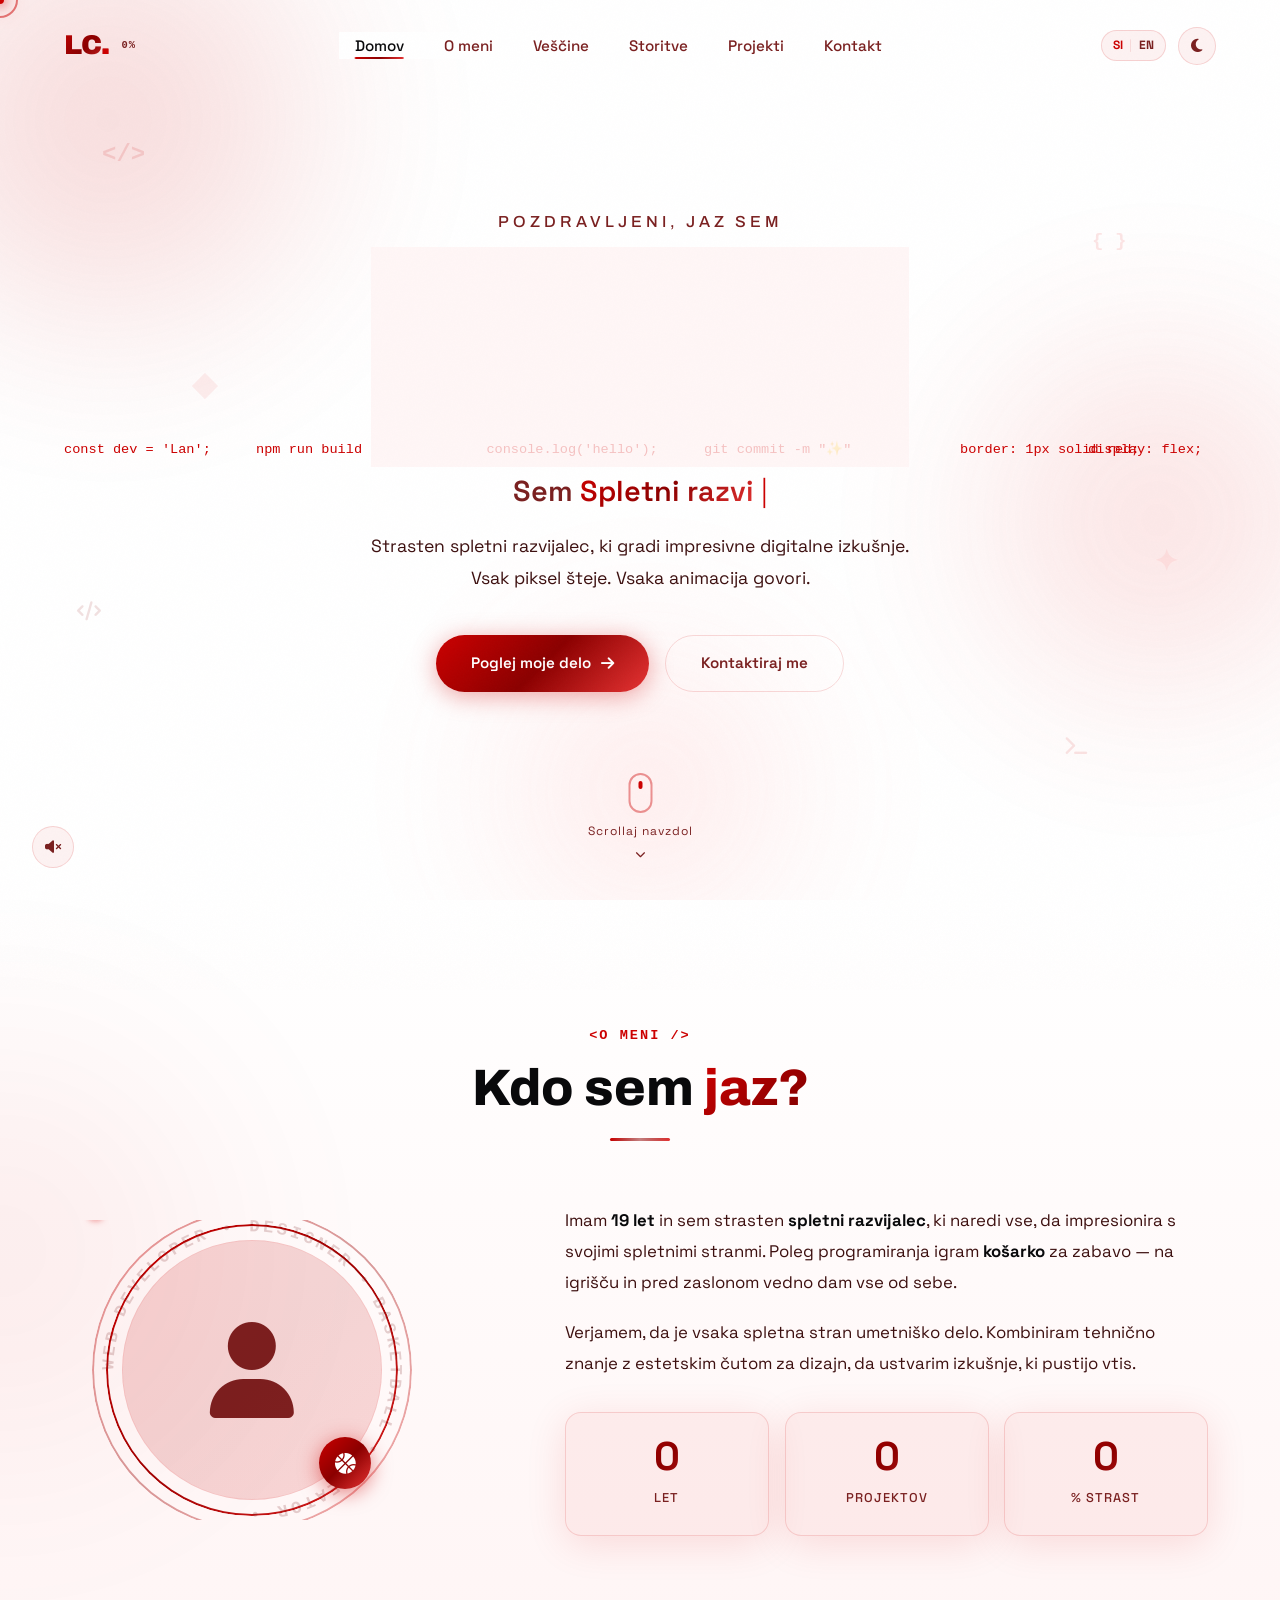
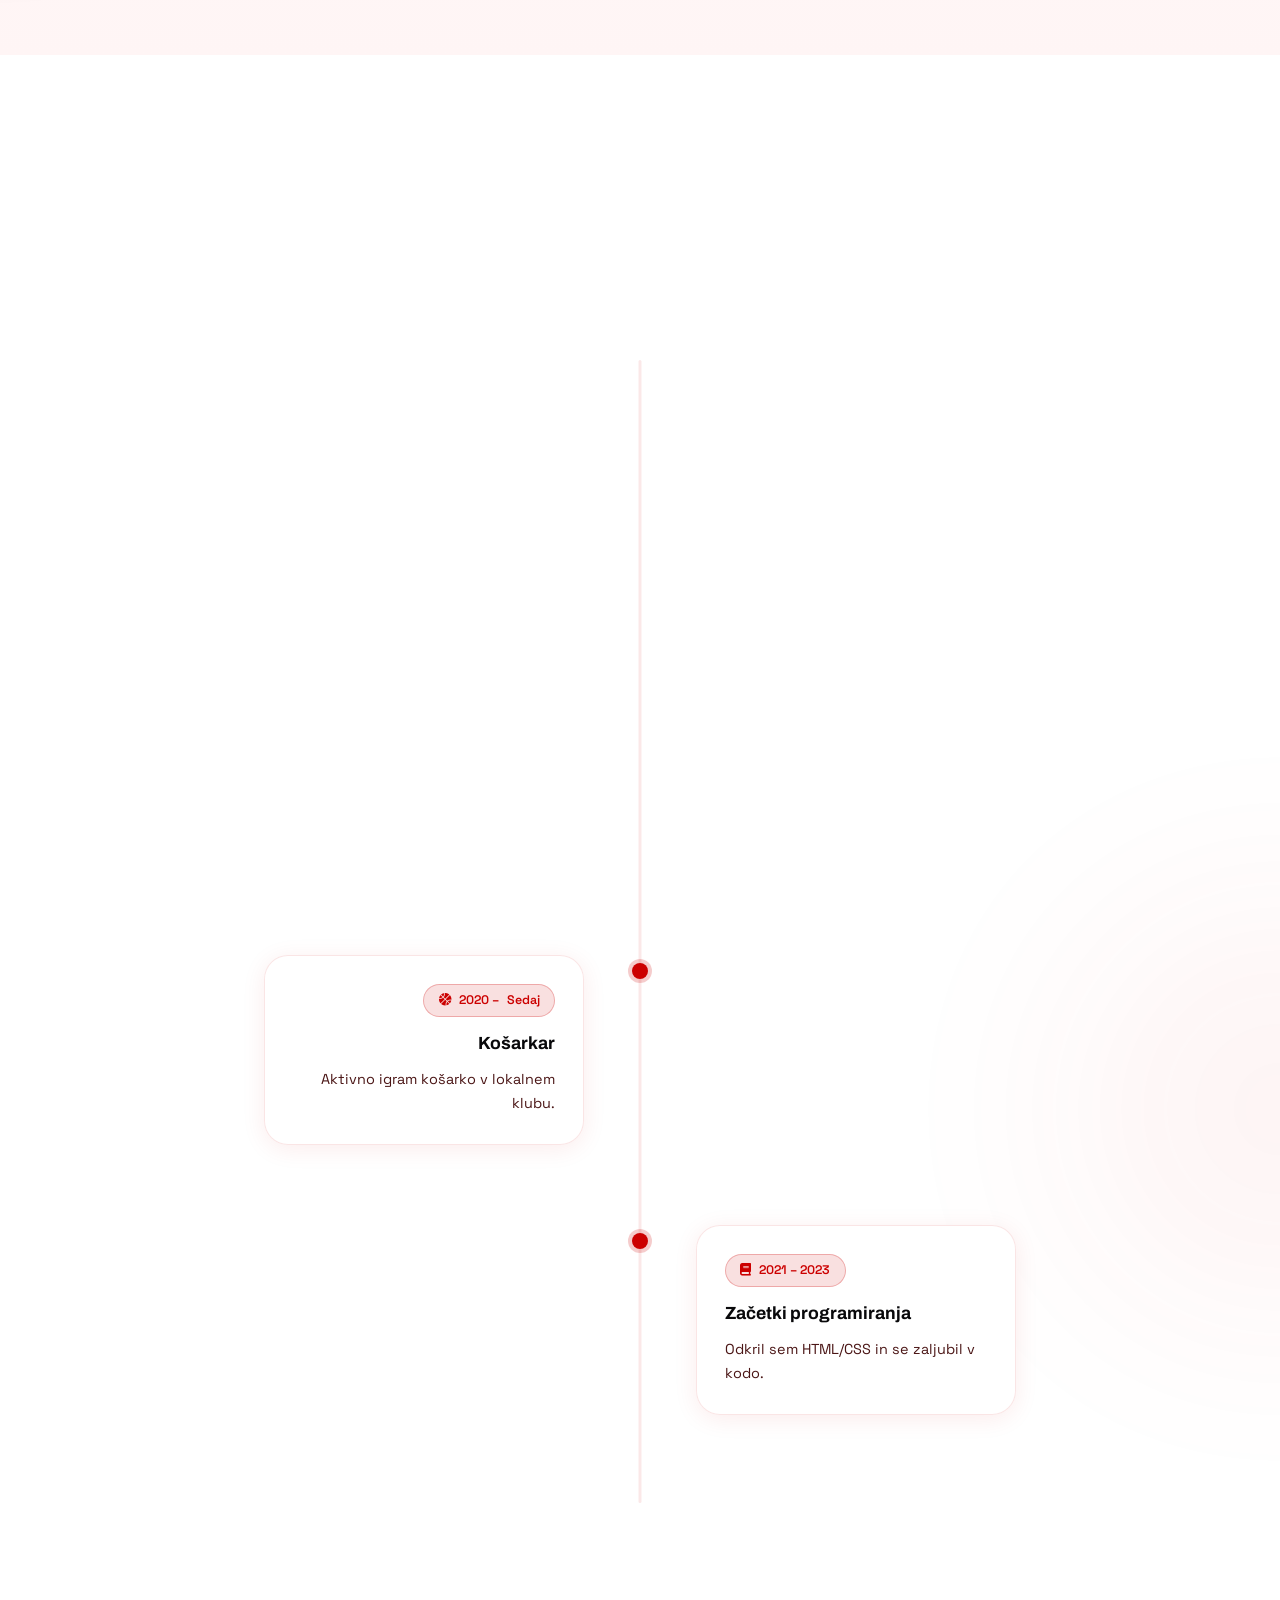
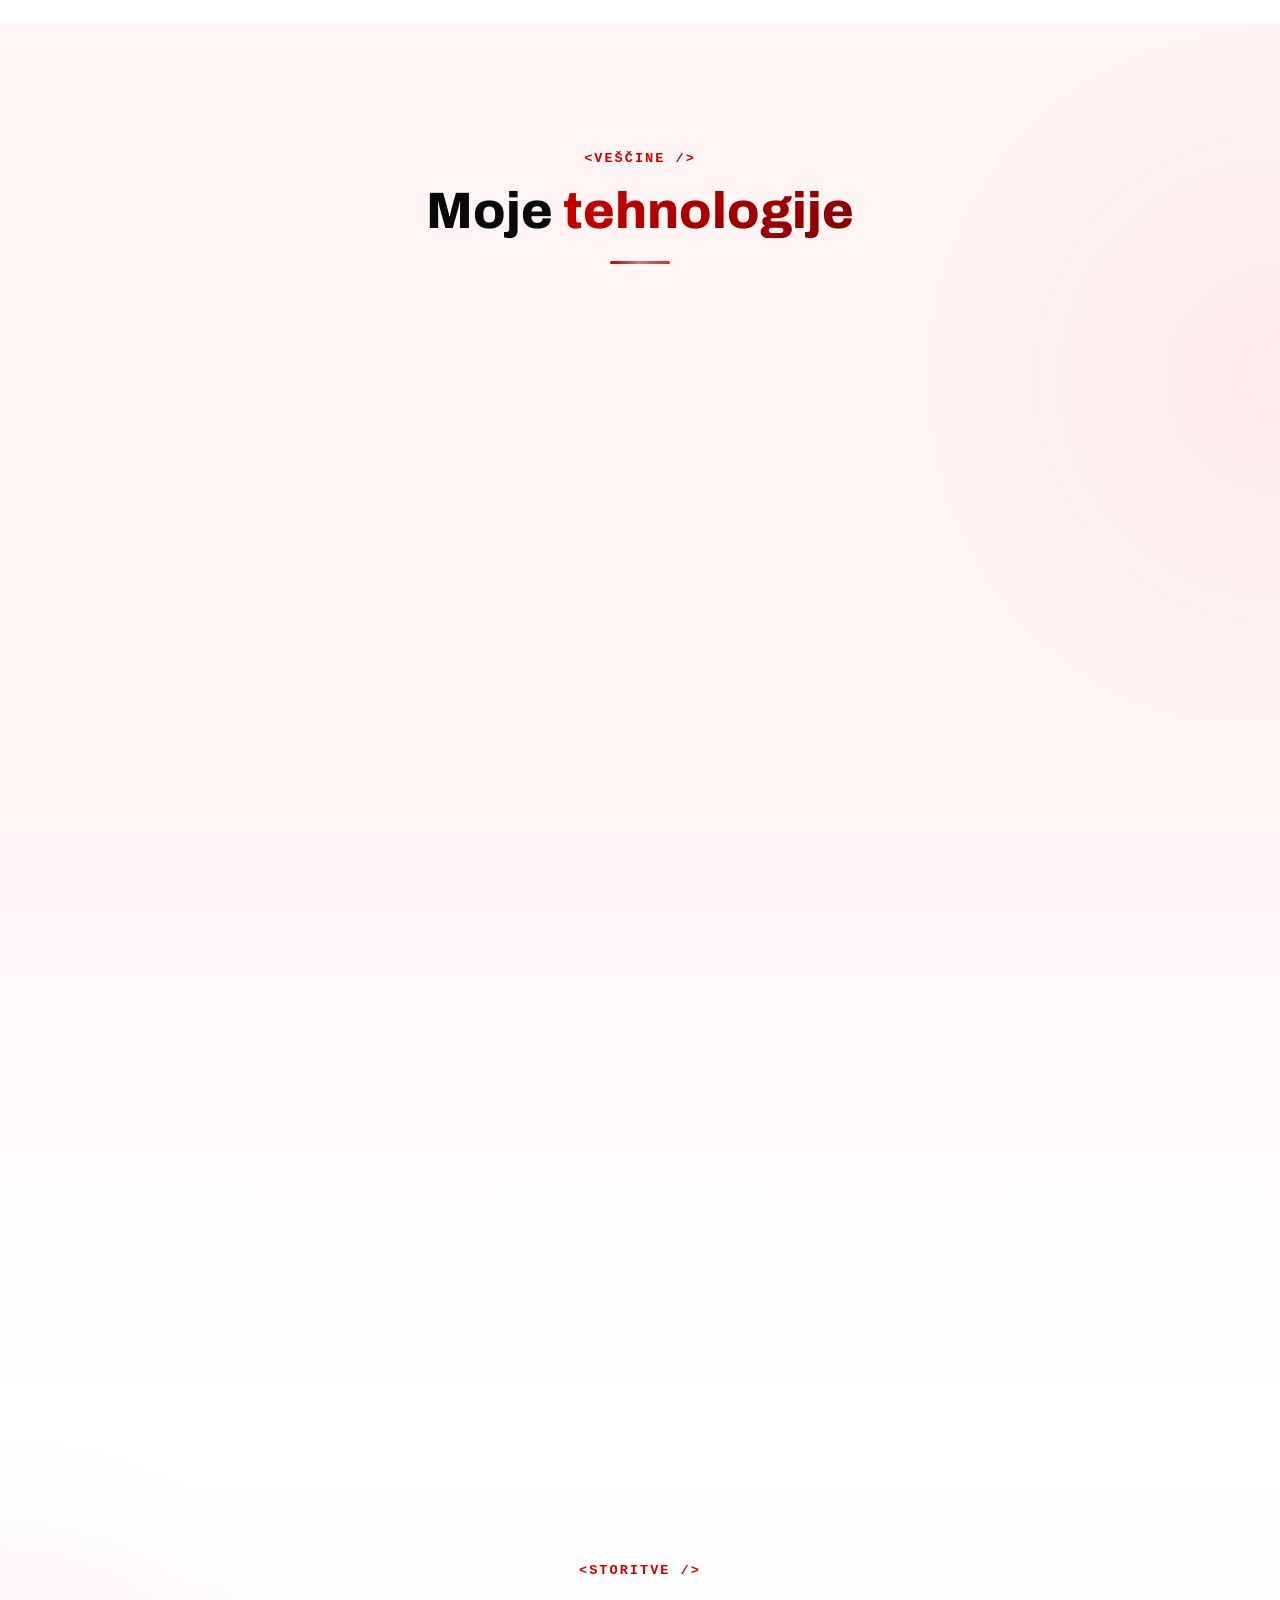
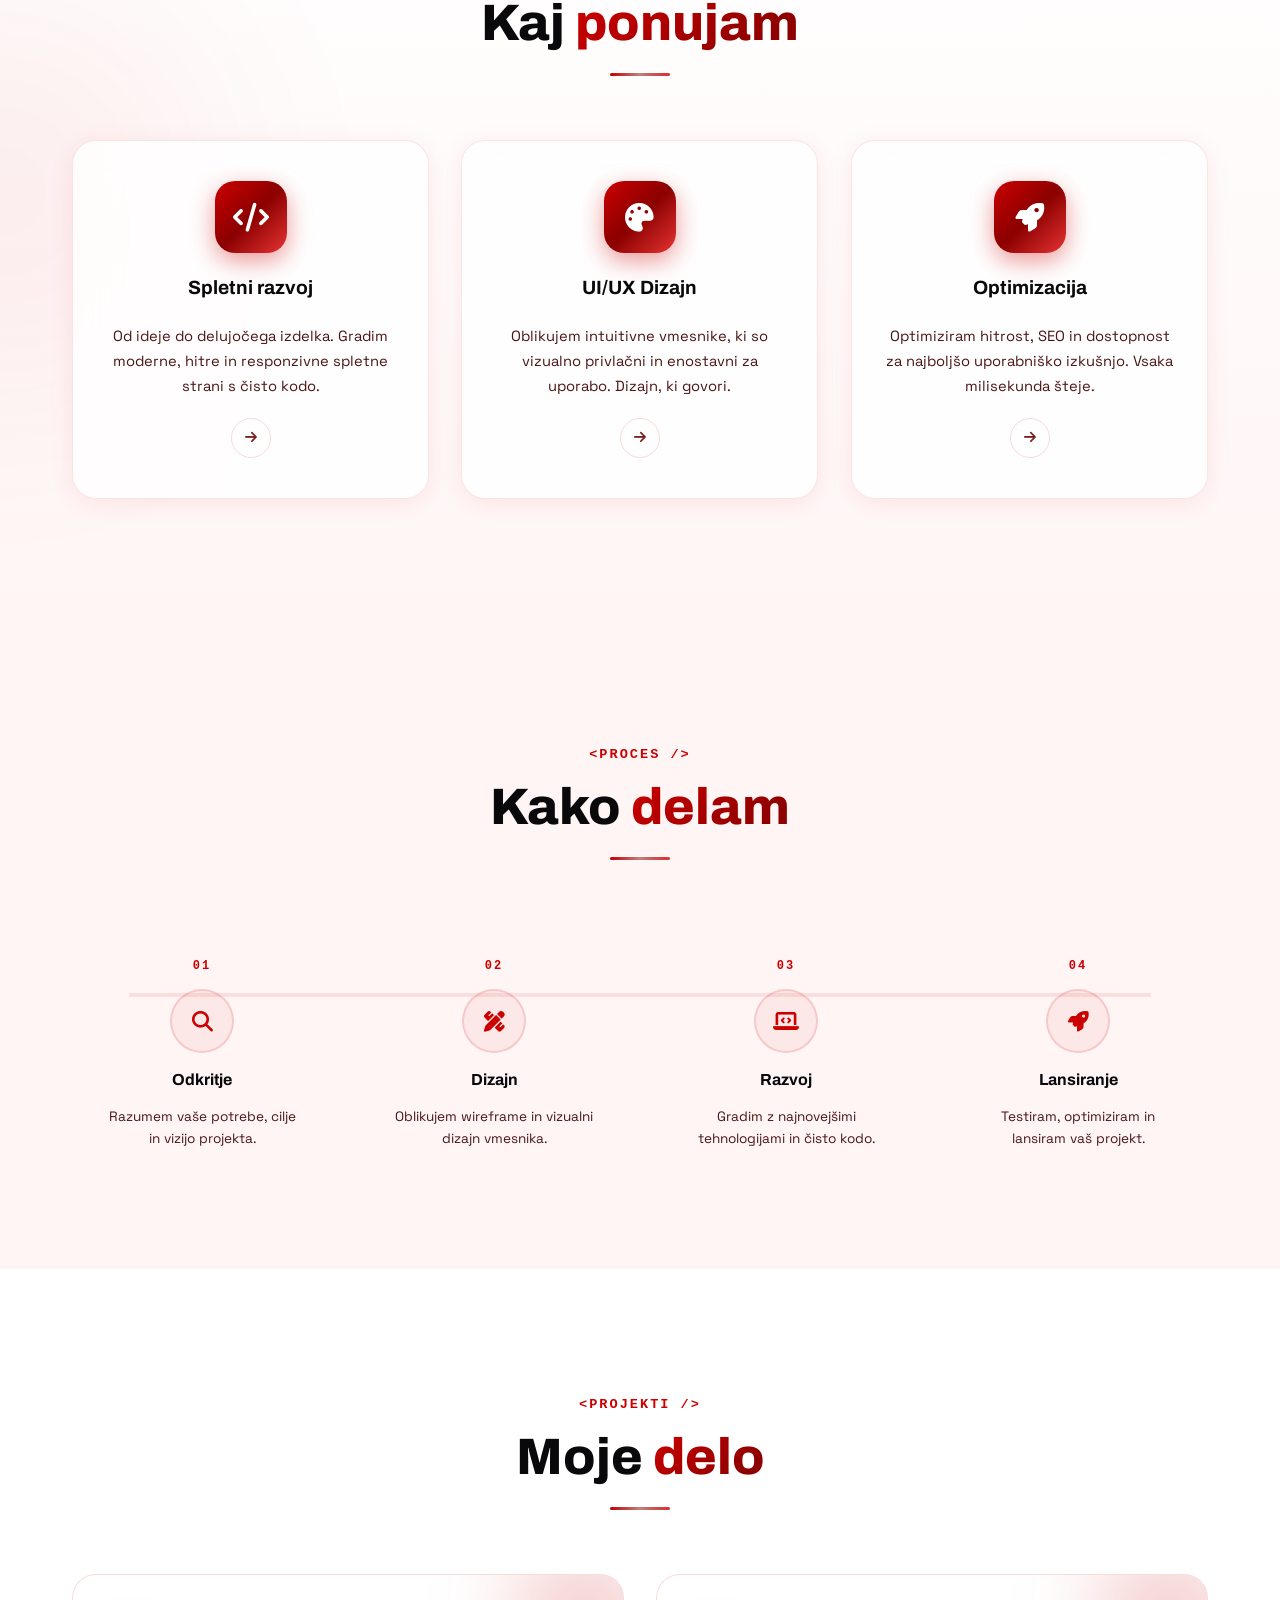
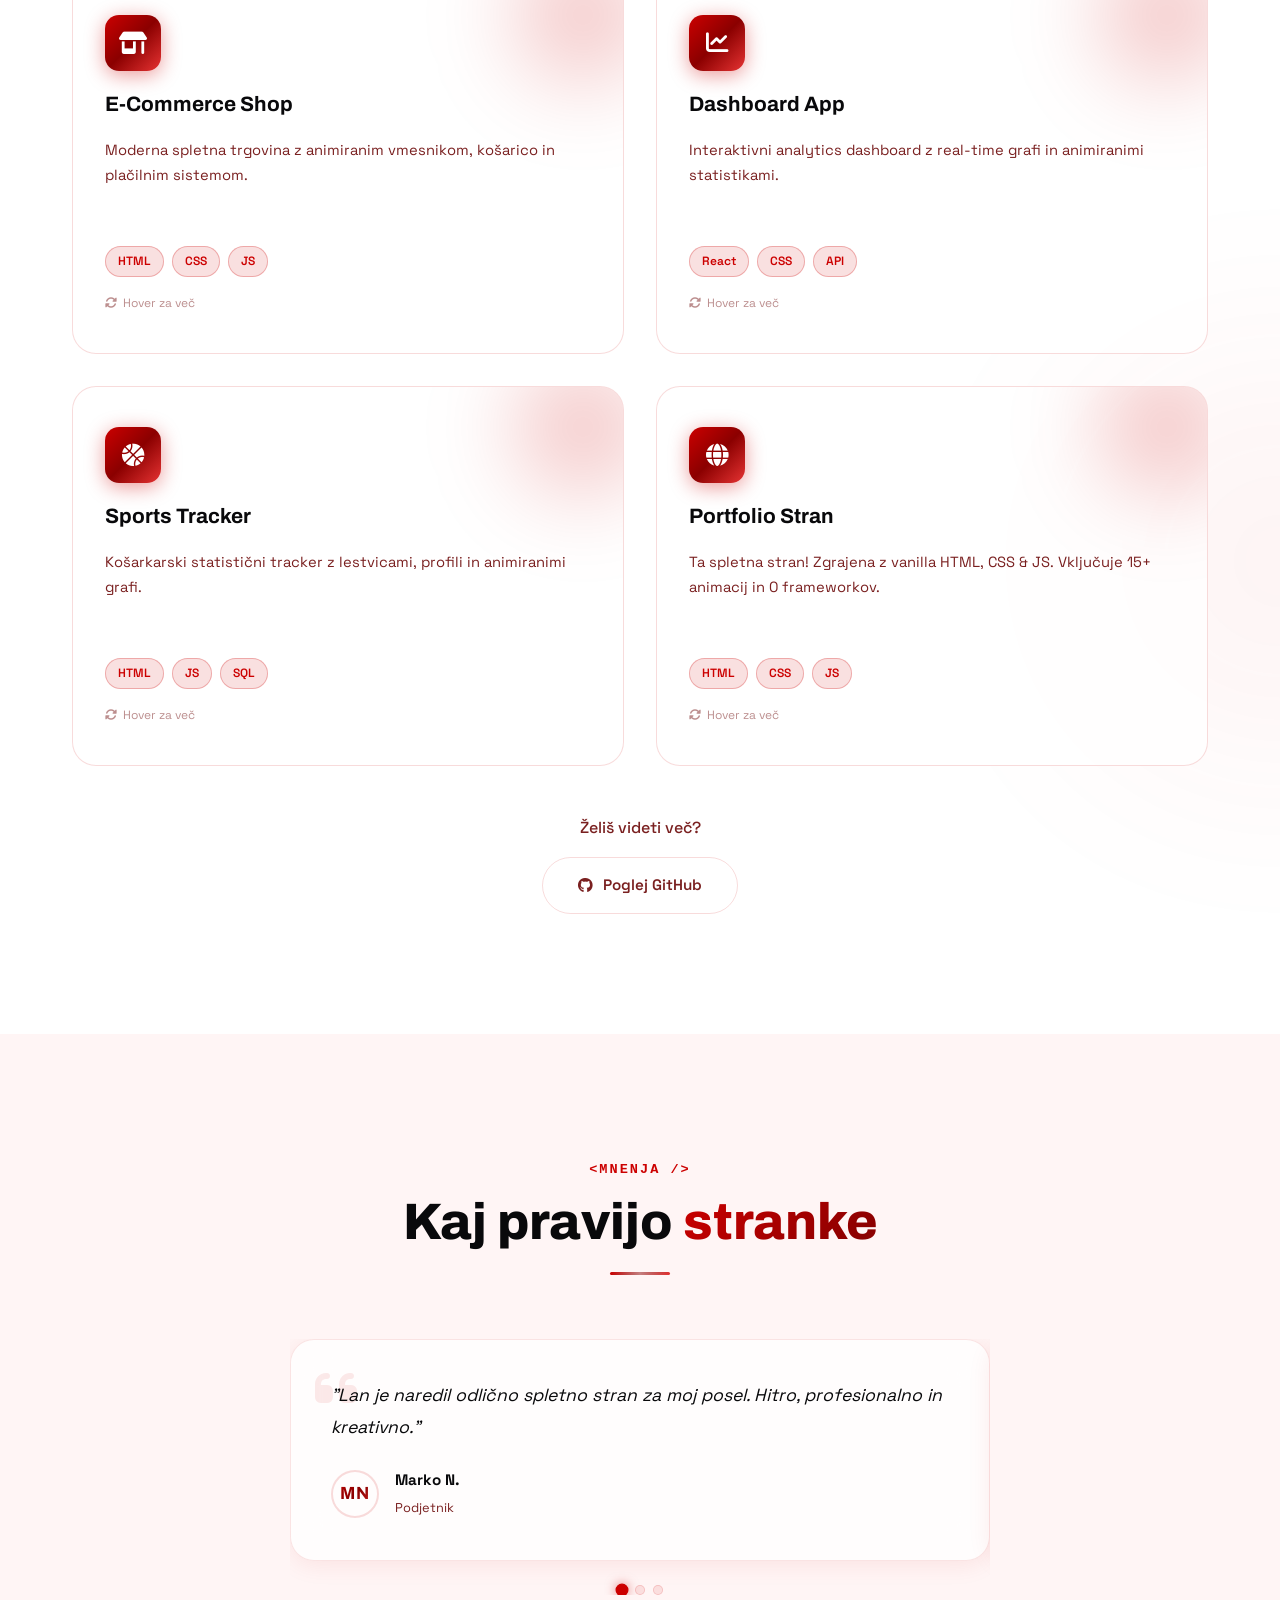
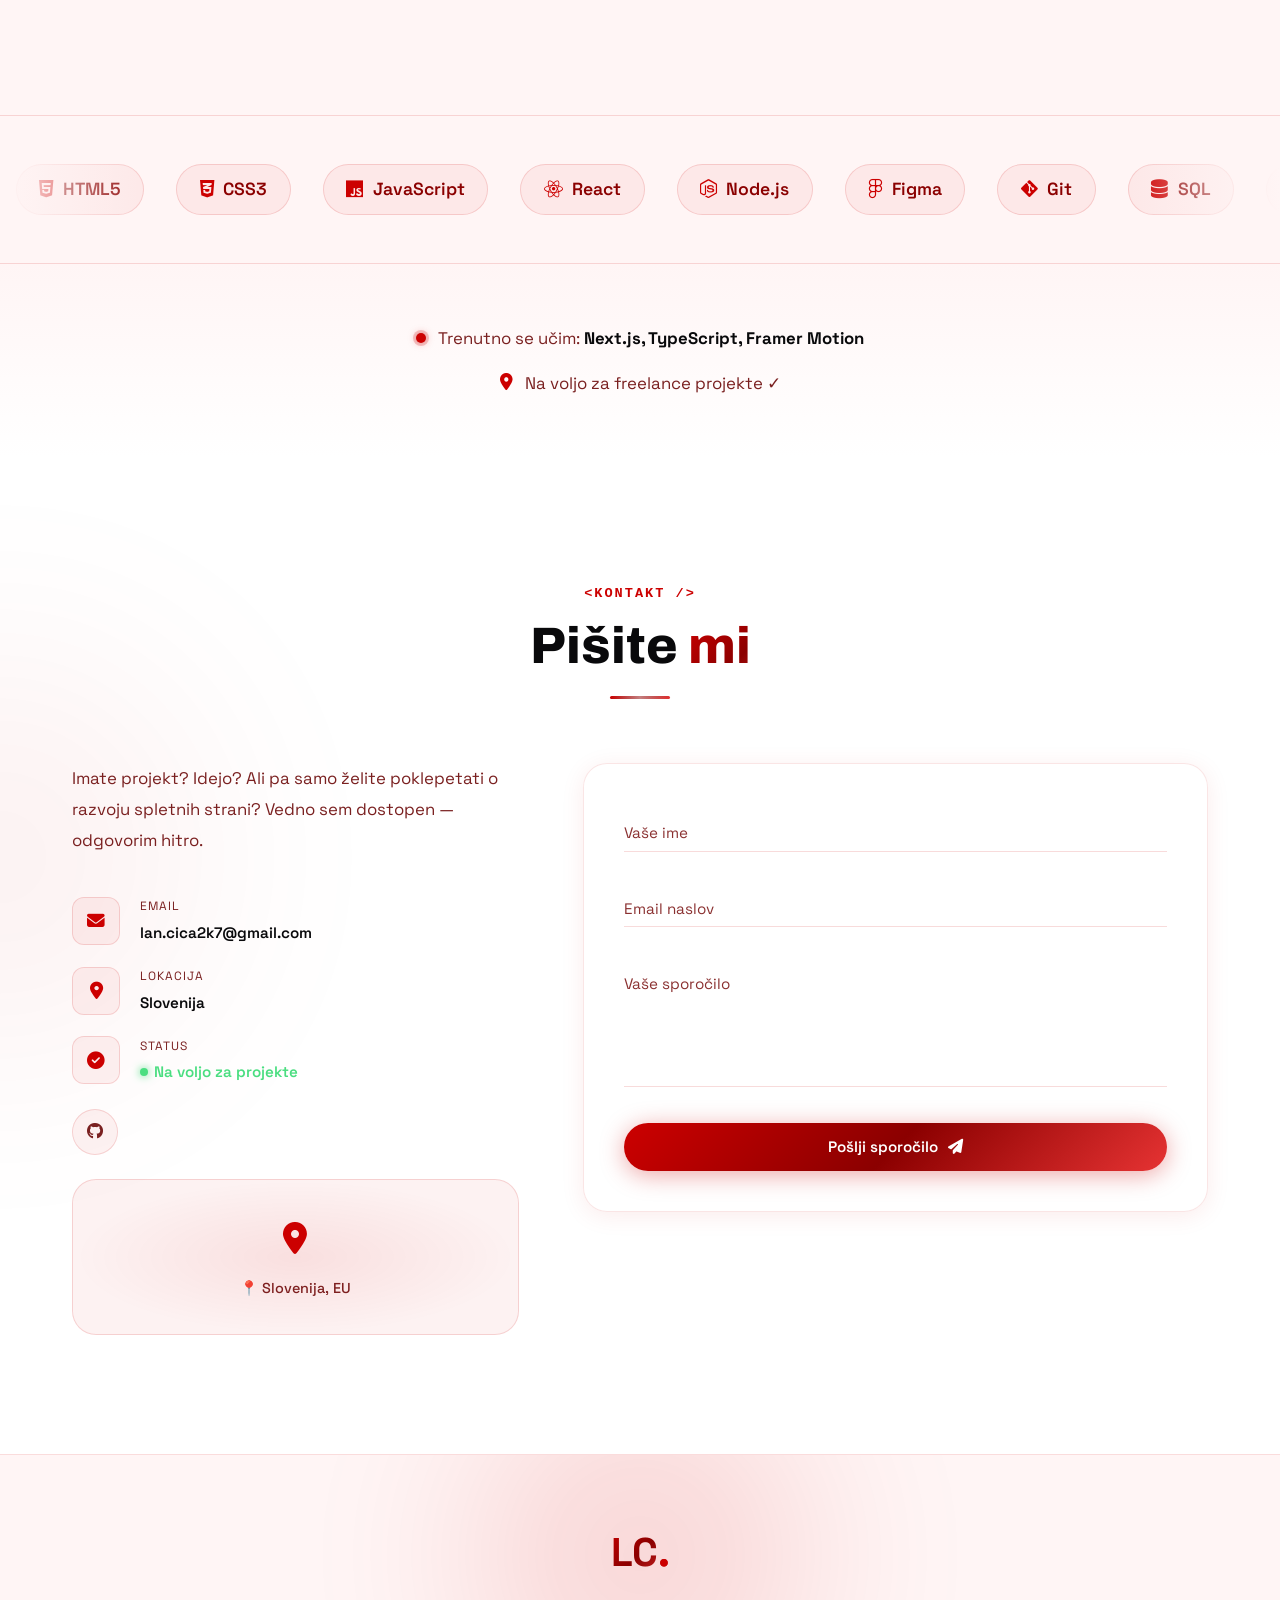
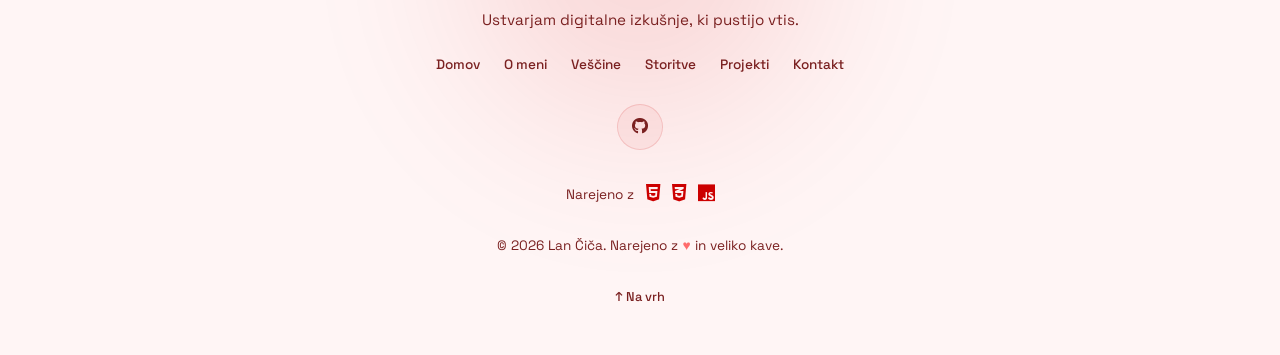
==== commit e33860d1: "fix: sync root files with updated o meni/ versions Co-Authored-By: Claude Sonnet 4.6 <noreply@anthro" ====
--- a/index.html
+++ b/index.html
@@ -174,10 +174,6 @@
         <a href="#contact" class="btn btn-ghost magnetic ripple-btn">
           <span data-i18n="hero.cta2">Kontaktiraj me</span>
         </a>
-        <a href="#" class="btn btn-ghost magnetic ripple-btn" download>
-          <i class="fa-solid fa-download"></i>
-          <span data-i18n="hero.cv">Prenesi CV</span>
-        </a>
       </div>
     </div>
     <div class="scroll-indicator">
@@ -515,15 +511,12 @@
               <div class="project-tags">
                 <span>HTML</span><span>CSS</span><span>JS</span>
               </div>
-              <div class="flip-hint"><i class="fa-solid fa-rotate"></i> <span data-i18n="proj.hint">Hover za več</span></div>
+              <div class="flip-hint"><i class="fa-solid fa-rotate"></i> <span class="flip-hint-text" data-i18n="proj.hint">Hover za več</span></div>
             </div>
             <div class="card-back">
               <div class="card-back-content">
                 <h3>E-Commerce Shop</h3>
                 <p data-i18n="proj.b1">Responsive dizajn, dark mode, animirani filtri produktov in smooth checkout flow.</p>
-                <a href="#" class="btn btn-primary btn-sm ripple-btn">
-                  <i class="fa-solid fa-external-link"></i> <span data-i18n="proj.view">Oglej si</span>
-                </a>
               </div>
             </div>
           </div>
@@ -538,15 +531,12 @@
               <div class="project-tags">
                 <span>React</span><span>CSS</span><span>API</span>
               </div>
-              <div class="flip-hint"><i class="fa-solid fa-rotate"></i> <span data-i18n="proj.hint2">Hover za več</span></div>
+              <div class="flip-hint"><i class="fa-solid fa-rotate"></i> <span class="flip-hint-text" data-i18n="proj.hint2">Hover za več</span></div>
             </div>
             <div class="card-back">
               <div class="card-back-content">
                 <h3>Dashboard App</h3>
                 <p data-i18n="proj.b2">Glassmorphism UI, live data charts, dark/light mode, mobilno prilagojeno.</p>
-                <a href="#" class="btn btn-primary btn-sm ripple-btn">
-                  <i class="fa-solid fa-external-link"></i> <span data-i18n="proj.view2">Oglej si</span>
-                </a>
               </div>
             </div>
           </div>
@@ -561,15 +551,12 @@
               <div class="project-tags">
                 <span>HTML</span><span>JS</span><span>SQL</span>
               </div>
-              <div class="flip-hint"><i class="fa-solid fa-rotate"></i> <span data-i18n="proj.hint3">Hover za več</span></div>
+              <div class="flip-hint"><i class="fa-solid fa-rotate"></i> <span class="flip-hint-text" data-i18n="proj.hint3">Hover za več</span></div>
             </div>
             <div class="card-back">
               <div class="card-back-content">
                 <h3>Sports Tracker</h3>
                 <p data-i18n="proj.b3">Osebni projekt — ker košarka in programiranje sta moji dve strasti.</p>
-                <a href="#" class="btn btn-primary btn-sm ripple-btn">
-                  <i class="fa-solid fa-external-link"></i> <span data-i18n="proj.view3">Oglej si</span>
-                </a>
               </div>
             </div>
           </div>
@@ -584,15 +571,12 @@
               <div class="project-tags">
                 <span>HTML</span><span>CSS</span><span>JS</span>
               </div>
-              <div class="flip-hint"><i class="fa-solid fa-rotate"></i> <span data-i18n="proj.hint4">Hover za več</span></div>
+              <div class="flip-hint"><i class="fa-solid fa-rotate"></i> <span class="flip-hint-text" data-i18n="proj.hint4">Hover za več</span></div>
             </div>
             <div class="card-back">
               <div class="card-back-content">
                 <h3>Portfolio Stran</h3>
                 <p data-i18n="proj.b4">Čisti vanilla kod, particle system, 3D kartice, typewriter efekt in še veliko več.</p>
-                <a href="#" class="btn btn-primary btn-sm ripple-btn">
-                  <i class="fa-solid fa-external-link"></i> <span data-i18n="proj.view4">Oglej si</span>
-                </a>
               </div>
             </div>
           </div>
@@ -600,7 +584,7 @@
       </div>
       <div class="projects-cta reveal-up">
         <p data-i18n="proj.more">Želiš videti več?</p>
-        <a href="https://github.com" target="_blank" rel="noopener" class="btn btn-ghost magnetic ripple-btn">
+        <a href="https://github.com/lancica2k7" target="_blank" rel="noopener" class="btn btn-ghost magnetic ripple-btn">
           <i class="fa-brands fa-github"></i>
           <span data-i18n="proj.github">Poglej GitHub</span>
         </a>
@@ -622,7 +606,7 @@
             <i class="fa-solid fa-quote-left testimonial-watermark"></i>
             <p class="testimonial-text" data-i18n="test.q1">"Lan je naredil odlično spletno stran za moj posel. Hitro, profesionalno in kreativno."</p>
             <div class="testimonial-author">
-              <div class="testimonial-avatar"><i class="fa-solid fa-user"></i></div>
+              <div class="testimonial-avatar testimonial-avatar--initials">MN</div>
               <div>
                 <span class="testimonial-name">Marko N.</span>
                 <span class="testimonial-role" data-i18n="test.r1">Podjetnik</span>
@@ -633,7 +617,7 @@
             <i class="fa-solid fa-quote-left testimonial-watermark"></i>
             <p class="testimonial-text" data-i18n="test.q2">"Izjemen občutek za dizajn. Stran izgleda kot bi jo naredila velika agencija."</p>
             <div class="testimonial-author">
-              <div class="testimonial-avatar"><i class="fa-solid fa-user"></i></div>
+              <div class="testimonial-avatar testimonial-avatar--initials">AK</div>
               <div>
                 <span class="testimonial-name">Ana K.</span>
                 <span class="testimonial-role" data-i18n="test.r2">Fotografinja</span>
@@ -644,7 +628,7 @@
             <i class="fa-solid fa-quote-left testimonial-watermark"></i>
             <p class="testimonial-text" data-i18n="test.q3">"Odziven, zanesljiv in kreativen. Priporočam vsem!"</p>
             <div class="testimonial-author">
-              <div class="testimonial-avatar"><i class="fa-solid fa-user"></i></div>
+              <div class="testimonial-avatar testimonial-avatar--initials">LP</div>
               <div>
                 <span class="testimonial-name">Luka P.</span>
                 <span class="testimonial-role" data-i18n="test.r3">Startup ustanovitelj</span>
@@ -707,7 +691,7 @@
         </div>
         <div class="currently-line">
           <i class="fa-solid fa-location-dot"></i>
-          <span data-i18n="cur.available">Na voljo za freelance projekte od marca 2026</span>
+          <span data-i18n="cur.available">Na voljo za freelance projekte ✓</span>
         </div>
       </div>
     </div>
@@ -733,14 +717,7 @@
               <div class="contact-icon"><i class="fa-solid fa-envelope"></i></div>
               <div>
                 <span class="contact-label">Email</span>
-                <span class="contact-value">lan.cica@email.com</span>
-              </div>
-            </div>
-            <div class="contact-item stagger-2">
-              <div class="contact-icon"><i class="fa-solid fa-phone"></i></div>
-              <div>
-                <span class="contact-label" data-i18n="contact.phone">Telefon</span>
-                <span class="contact-value">+386 XX XXX XXX</span>
+                <a href="mailto:lan.cica2k7@gmail.com" class="contact-value-link contact-value">lan.cica2k7@gmail.com</a>
               </div>
             </div>
             <div class="contact-item stagger-3">
@@ -759,8 +736,7 @@
             </div>
           </div>
           <div class="contact-socials">
-            <a href="#" class="social-link" aria-label="GitHub"><i class="fa-brands fa-github"></i></a>
-            <a href="#" class="social-link" aria-label="LinkedIn"><i class="fa-brands fa-linkedin"></i></a>
+            <a href="https://github.com/lancica2k7" target="_blank" rel="noopener" class="social-link" aria-label="GitHub"><i class="fa-brands fa-github"></i></a>
           </div>
           <!-- Map placeholder -->
           <div class="map-placeholder reveal-fade">
@@ -820,10 +796,7 @@
         </nav>
 
         <div class="footer-socials">
-          <a href="#" class="social-link" aria-label="GitHub"><i class="fa-brands fa-github"></i></a>
-          <a href="#" class="social-link" aria-label="LinkedIn"><i class="fa-brands fa-linkedin"></i></a>
-          <a href="#" class="social-link" aria-label="Instagram"><i class="fa-brands fa-instagram"></i></a>
-          <a href="#" class="social-link" aria-label="Twitter"><i class="fa-brands fa-x-twitter"></i></a>
+          <a href="https://github.com/lancica2k7" target="_blank" rel="noopener" class="social-link" aria-label="GitHub"><i class="fa-brands fa-github"></i></a>
         </div>
 
         <!-- Tech stack -->
--- a/style.css
+++ b/style.css
@@ -1064,6 +1064,7 @@
 ============================================================ */
 .hero {
   min-height: 100vh;
+  min-height: 100dvh;
   display: flex;
   align-items: center;
   justify-content: center;
@@ -3187,50 +3188,126 @@
     z-index: 999;
   }
 
-  [data-theme="light"] .nav-links {
-    background: rgba(245,247,251,0.97);
-  }
+  [data-theme="light"] .nav-links { background: rgba(245,247,251,0.97); }
 
   .nav-links.open { right: 0; }
   .nav-link { padding: 1rem 0; font-size: 1.1rem; border-radius: 0; }
   .nav-toggle { display: flex; }
 
-  .section { padding: 80px 0; }
-  .project-card { height: 340px; }
-  .about-stats { grid-template-columns: repeat(3, 1fr); }
+  .section { padding: 70px 0; }
+  .section-title { font-size: clamp(1.6rem, 6vw, 2.4rem); }
+
+  /* Hero */
+  .hero-code-float { display: none; }
+  .hero-pulse-ring { display: none; }
   .hero-cta { flex-direction: column; align-items: center; }
   .hero-cta .btn { width: 100%; justify-content: center; max-width: 280px; }
-  .timeline-steps { grid-template-columns: 1fr; gap: 2rem; }
   .hero-floaters { display: none; }
-  .funfacts-grid { grid-template-columns: 1fr; max-width: 300px; margin: 0 auto; }
-
+  .hero-desc { font-size: 1rem; }
+  .particle-canvas { height: clamp(100px, 18vw, 160px); }
+
+  /* About */
+  .about-stats { grid-template-columns: repeat(3, 1fr); }
+  .avatar-text-ring { width: 270px; height: 270px; margin-left: -135px; margin-top: -135px; }
+  .avatar-orbit { width: 270px; height: 270px; }
+
+  /* Projects — tap to flip */
+  .project-card { height: 320px; cursor: pointer; }
+  .project-card.flipped .card-inner { transform: rotateY(180deg); }
+
+  /* Skills */
+  .skills-grid { grid-template-columns: 1fr; }
+
+  /* Testimonials */
+  .testimonial-card { padding: 1.5rem; }
+  .testimonial-text { font-size: 1rem; }
+  .testimonial-carousel { max-width: 100%; }
+
+  /* Marquee */
+  .marquee-fade-left, .marquee-fade-right { width: 60px; }
+
+  /* Footer */
+  .footer-logo { font-size: clamp(1.4rem, 5vw, 2rem); }
+  .footer-sitemap { gap: 0.75rem; }
+  .footer-sitemap a { font-size: 0.8rem; }
+
+  /* Cursor — hide on touch */
   .cursor-dot, .cursor-ring { display: none; }
   html { cursor: auto; }
   a, button { cursor: pointer; }
+  input, textarea, select { cursor: auto !important; }
   .back-to-top, .sound-toggle { cursor: pointer; }
 
-  /* Show mobile sticky CTA */
+  /* UI elements */
   .mobile-sticky-cta { display: flex; }
-  .sound-toggle { bottom: auto; top: auto; left: 1rem; bottom: 1rem; width: 36px; height: 36px; font-size: 0.8rem; }
+  .sound-toggle { left: 1rem; bottom: 1rem; width: 36px; height: 36px; font-size: 0.8rem; }
   .back-to-top { bottom: 1rem; right: 1rem; width: 42px; height: 42px; }
-
   .lang-switch { font-size: 0.7rem; padding: 0.25rem 0.5rem; }
   .theme-toggle { width: 34px; height: 34px; font-size: 0.85rem; }
   .nav-scroll-pct { display: none; }
+
+  /* Timeline */
+  .timeline-steps { grid-template-columns: 1fr; gap: 2rem; }
+  .funfacts-grid { grid-template-columns: repeat(2, 1fr); max-width: 100%; }
+
+  /* Services */
+  .services-grid { max-width: 100%; }
+  .service-card { padding: 2rem 1.5rem; }
+
+  /* Contact */
+  .contact-grid { gap: 2rem; }
 }
 
 @media (max-width: 480px) {
   .container { padding: 0 1.25rem; }
-  .contact-form { padding: 1.75rem 1.5rem; }
-  .about-stats { grid-template-columns: 1fr; max-width: 220px; }
-  .hero-name { font-size: clamp(2.5rem, 12vw, 4rem); }
-  .footer-sitemap { gap: 0.75rem; }
-  .footer-sitemap a { font-size: 0.75rem; }
+  .section { padding: 55px 0; }
+  .contact-form { padding: 1.5rem 1.25rem; }
+
+  /* About avatar — scale down */
+  .avatar-wrapper { width: 200px; height: 200px; }
+  .avatar-text-ring { display: none; }
+  .avatar-orbit { width: 220px; height: 220px; }
+  .about-stats { grid-template-columns: repeat(3, 1fr); gap: 0.75rem; }
+
+  /* Project cards */
+  .project-card { height: 280px; }
+  .projects-grid { gap: 1rem; }
+
+  /* Fun facts */
+  .funfacts-grid { grid-template-columns: 1fr; max-width: 300px; margin: 0 auto; }
+  .funfact-number { font-size: clamp(1.4rem, 6vw, 2rem); }
+  .funfact-value { font-size: 1.1rem; }
+
+  /* Typography */
+  .hero-name { font-size: clamp(2rem, 11vw, 3.5rem); }
+  .hero-eyebrow { font-size: 0.75rem; letter-spacing: 2px; }
+  .section-title { font-size: clamp(1.5rem, 7vw, 2rem); }
+
+  /* Testimonials */
+  .testimonial-card { padding: 1.25rem; }
+
+  /* Footer */
+  .footer-sitemap { gap: 0.5rem; }
+  .footer-sitemap a { font-size: 0.72rem; }
+  .footer-logo { font-size: clamp(1.2rem, 5vw, 1.8rem); }
+
+  /* Marquee */
+  .marquee-fade-left, .marquee-fade-right { width: 40px; }
+  .marquee-item { font-size: 0.9rem; }
+
+  /* Scroll indicator — hide on small phones */
+  .scroll-indicator { display: none; }
+
+  /* Service icons */
+  .service-icon { width: 56px; height: 56px; font-size: 1.4rem; }
+
+  /* Buttons */
+  .btn { padding: 0.8rem 1.6rem; font-size: 0.9rem; }
 }
 
 /* Landscape phone handling */
 @media (max-height: 500px) and (orientation: landscape) {
-  .hero { min-height: auto; padding: 4rem 2rem; }
+  .hero { min-height: auto; min-height: auto; padding: 4rem 2rem; }
   .hero-name { font-size: clamp(2rem, 8vw, 4rem); }
   .hero-content { gap: 0.5rem; }
   .scroll-indicator { display: none; }
@@ -3484,3 +3561,67 @@
 [data-theme="light"] .scroll-wheel {
   background: #cc0000;
 }
+
+/* ============================================================
+   CONTACT VALUE LINK  (Task 6)
+============================================================ */
+.contact-value-link {
+  color: inherit;
+  text-decoration: none;
+  transition: color var(--transition);
+}
+.contact-value-link:hover { color: var(--purple); }
+
+/* ============================================================
+   TESTIMONIAL INITIALS  (Task 10)
+============================================================ */
+.testimonial-avatar--initials {
+  display: flex;
+  align-items: center;
+  justify-content: center;
+  font-family: var(--font-heading);
+  font-weight: 700;
+  font-size: 1.1rem;
+  letter-spacing: 0.05em;
+  background: var(--grad);
+  -webkit-background-clip: text;
+  -webkit-text-fill-color: transparent;
+  background-clip: text;
+}
+
+/* ============================================================
+   SKILL TAP FEEDBACK  (Task 11)
+============================================================ */
+.skill-item.skill-touched .skill-bar::after {
+  opacity: 1 !important;
+  animation: skillShine 0.6s ease-out forwards;
+}
+@keyframes skillShine {
+  0%   { left: -100%; opacity: 1; }
+  100% { left: 200%;  opacity: 0; }
+}
+
+/* ============================================================
+   HOVER:NONE — TOUCH DEVICE POLISH  (Task 12)
+============================================================ */
+@media (hover: none) {
+  /* Service cards — lift on active instead of hover */
+  .service-card:active { transform: translateY(-6px); box-shadow: var(--shadow-lg); }
+
+  /* Stat cards — tap feedback */
+  .stat-card:active { transform: translateY(-4px) scale(1.02); }
+
+  /* Nav links — tap highlight */
+  .nav-link:active::after { transform: scaleX(1); }
+
+  /* Buttons — stronger active state */
+  .btn:active { transform: scale(0.97); }
+
+  /* Flip hint always visible on touch */
+  .flip-hint { opacity: 0.7; }
+
+  /* Remove stuck hover glow, use active instead */
+  .glow-border:hover { box-shadow: none; }
+  .glow-border { transition: box-shadow 0.2s ease; }
+  .glow-border:active { box-shadow: 0 0 20px rgba(204,0,0,0.4); }
+}
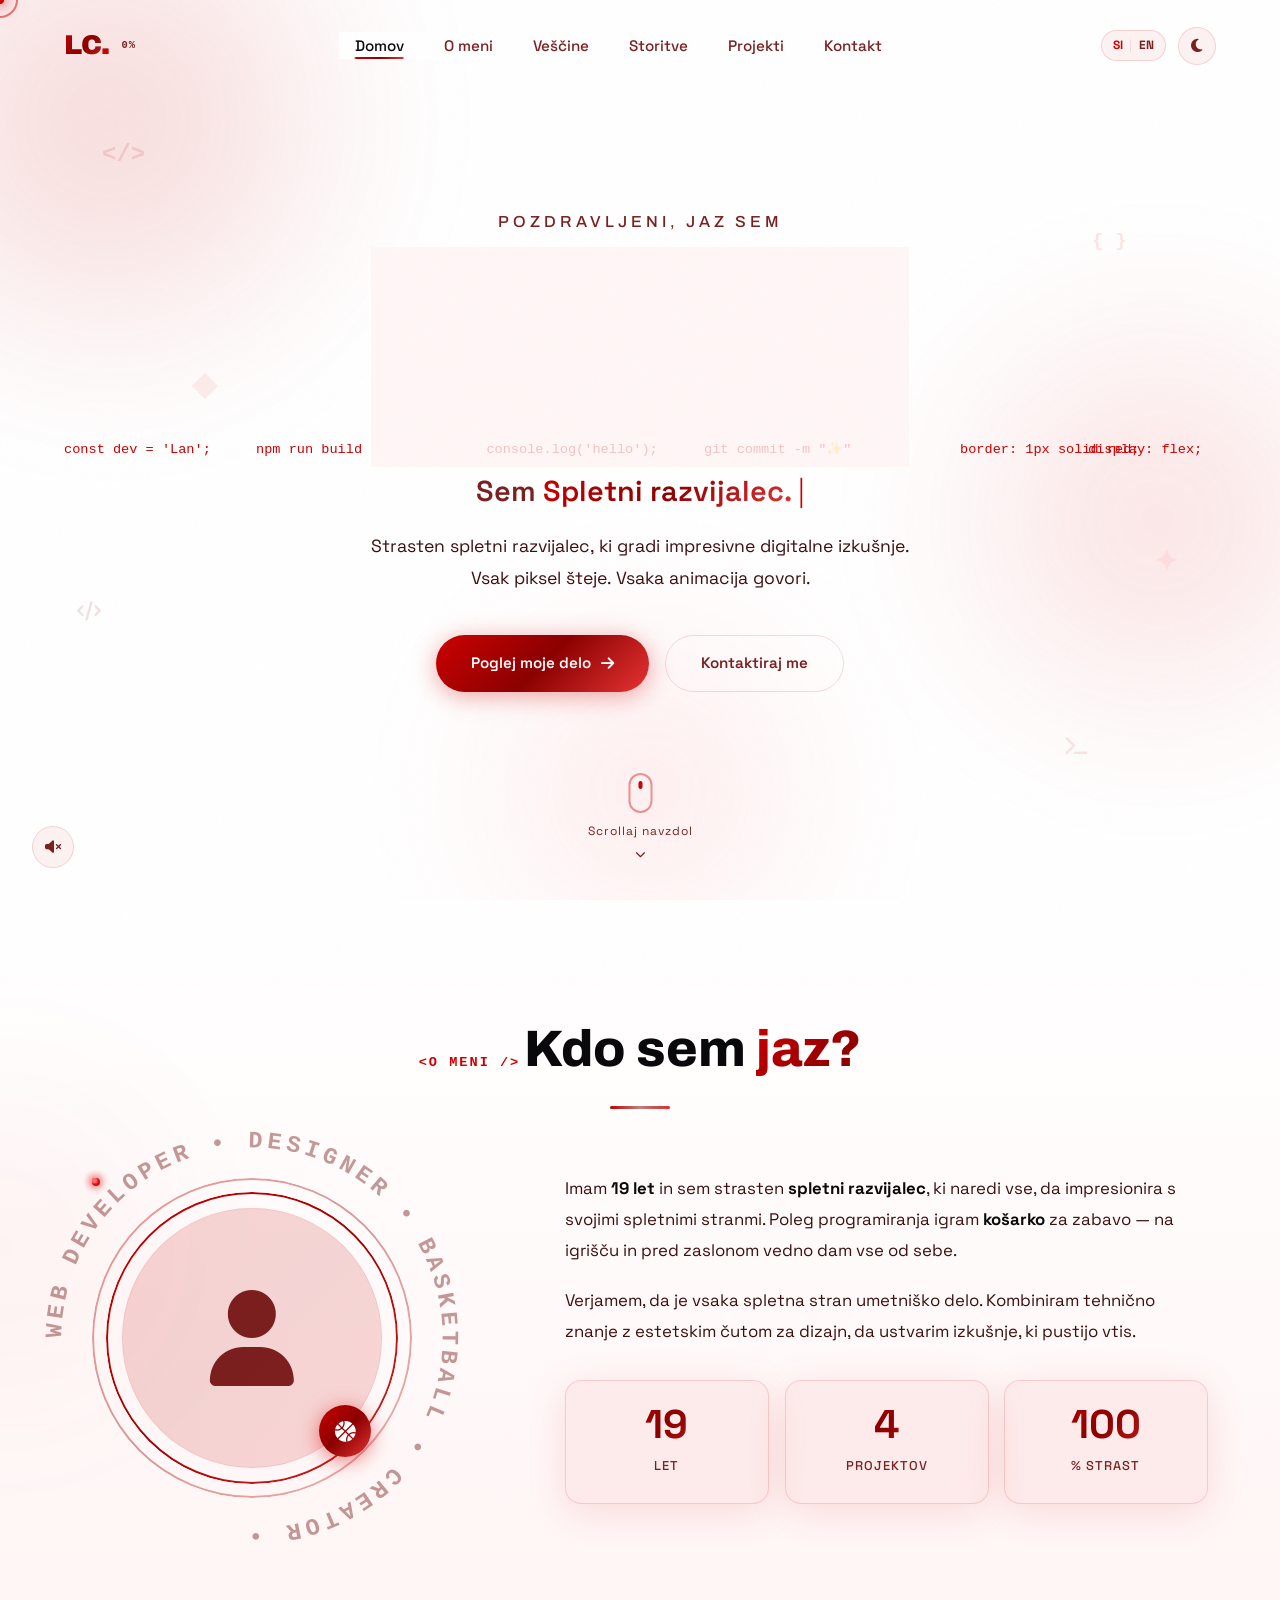
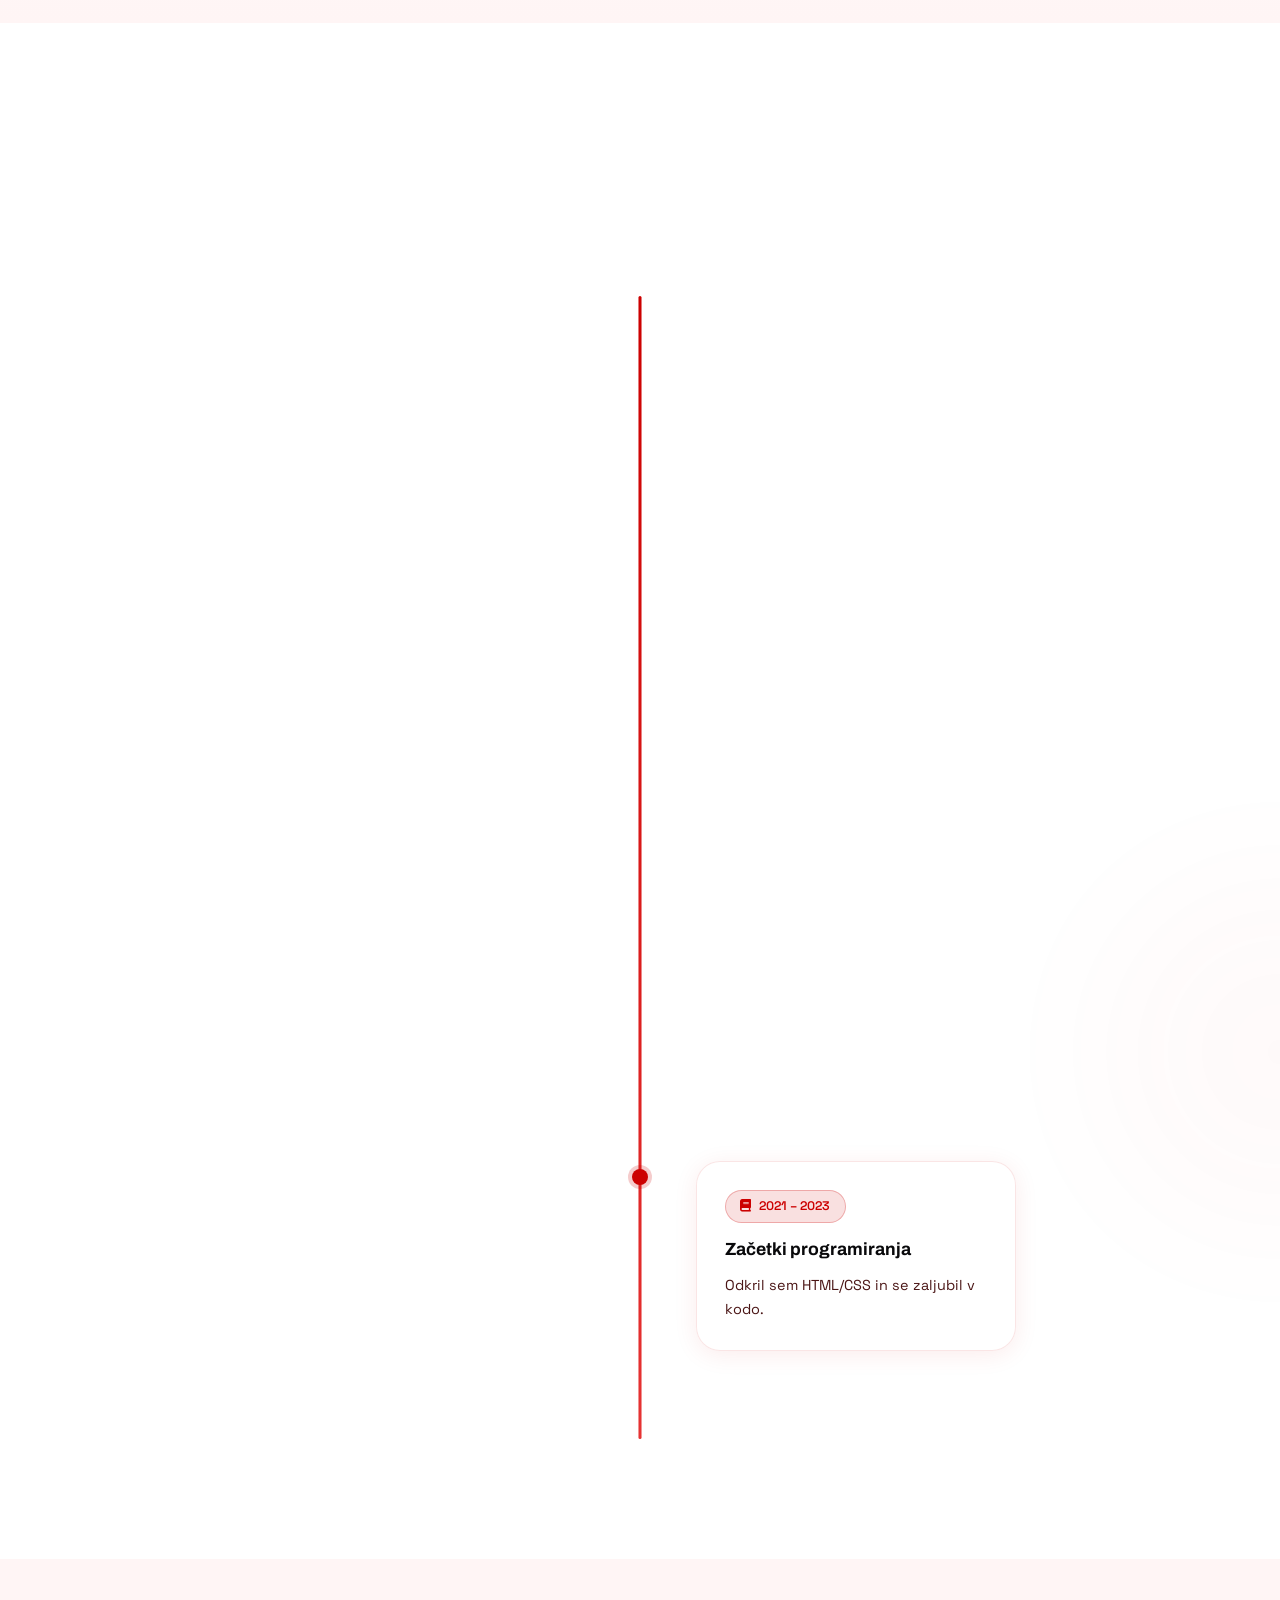
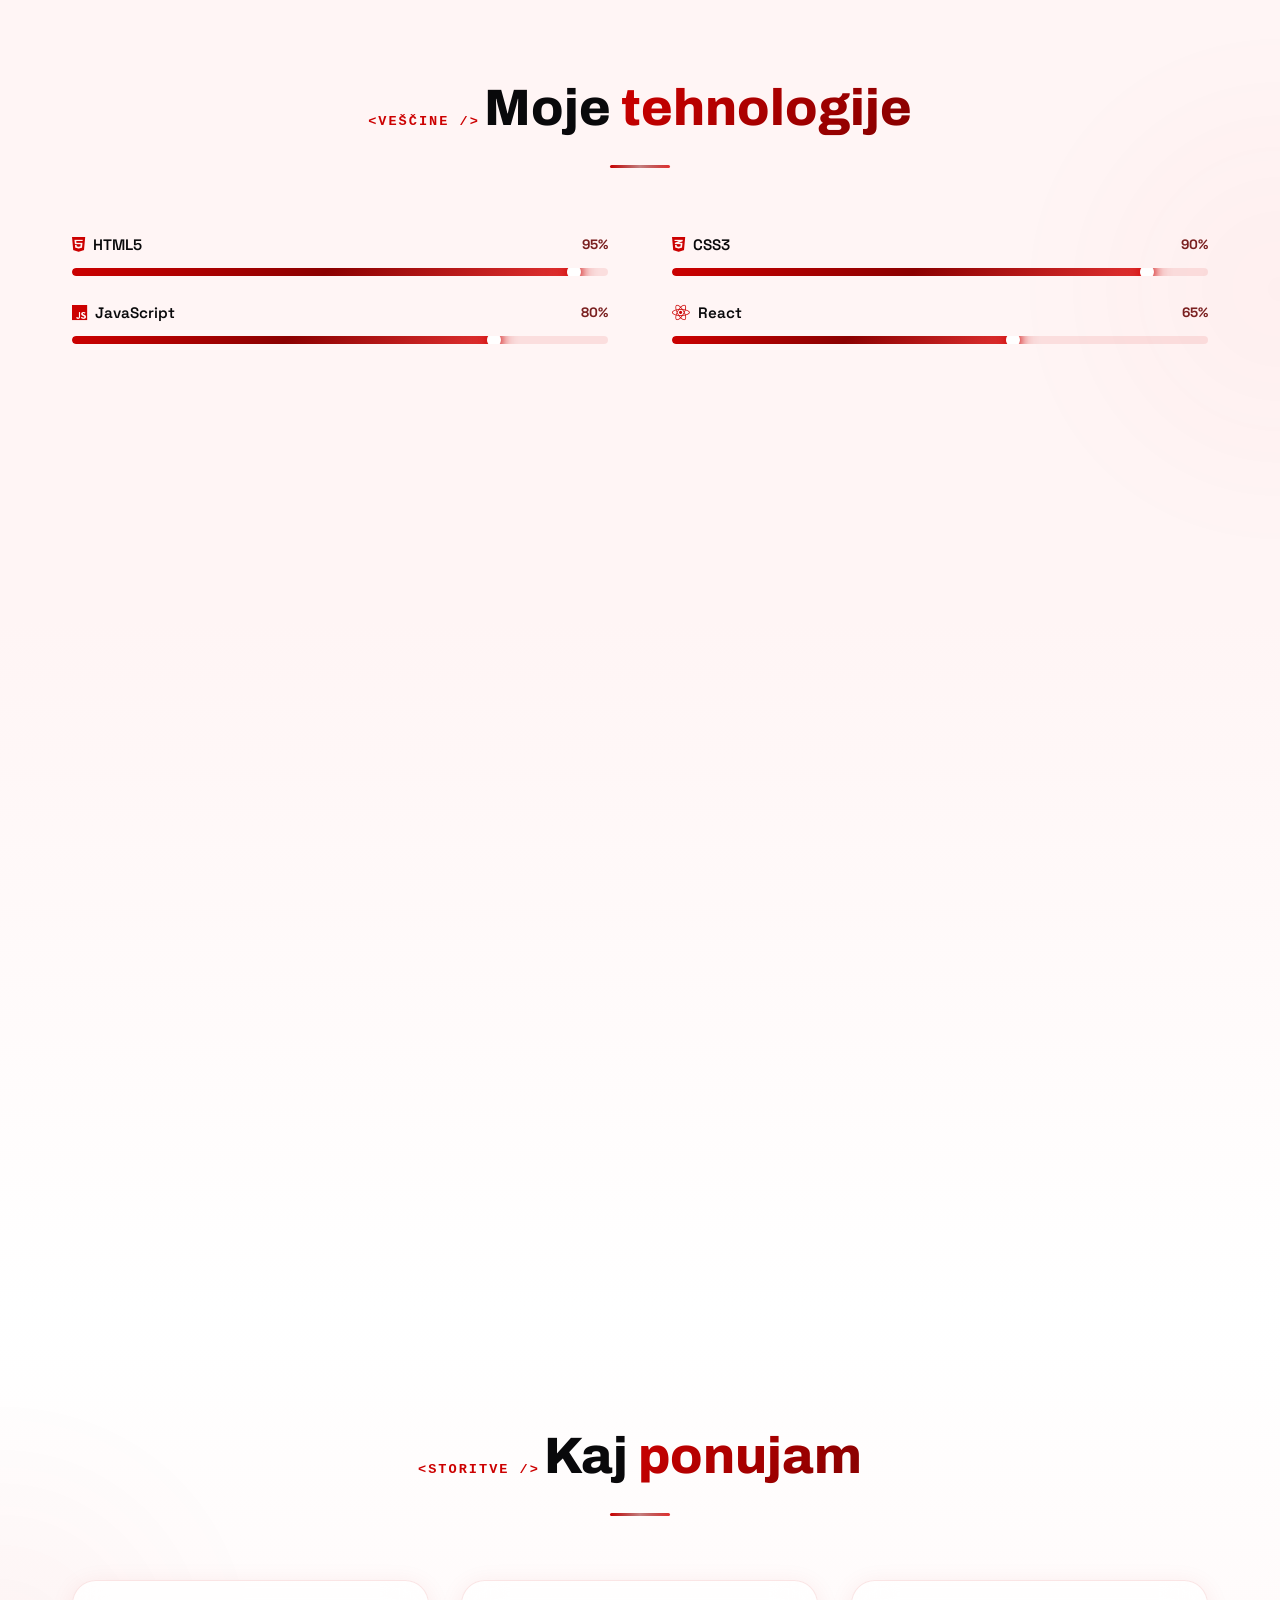
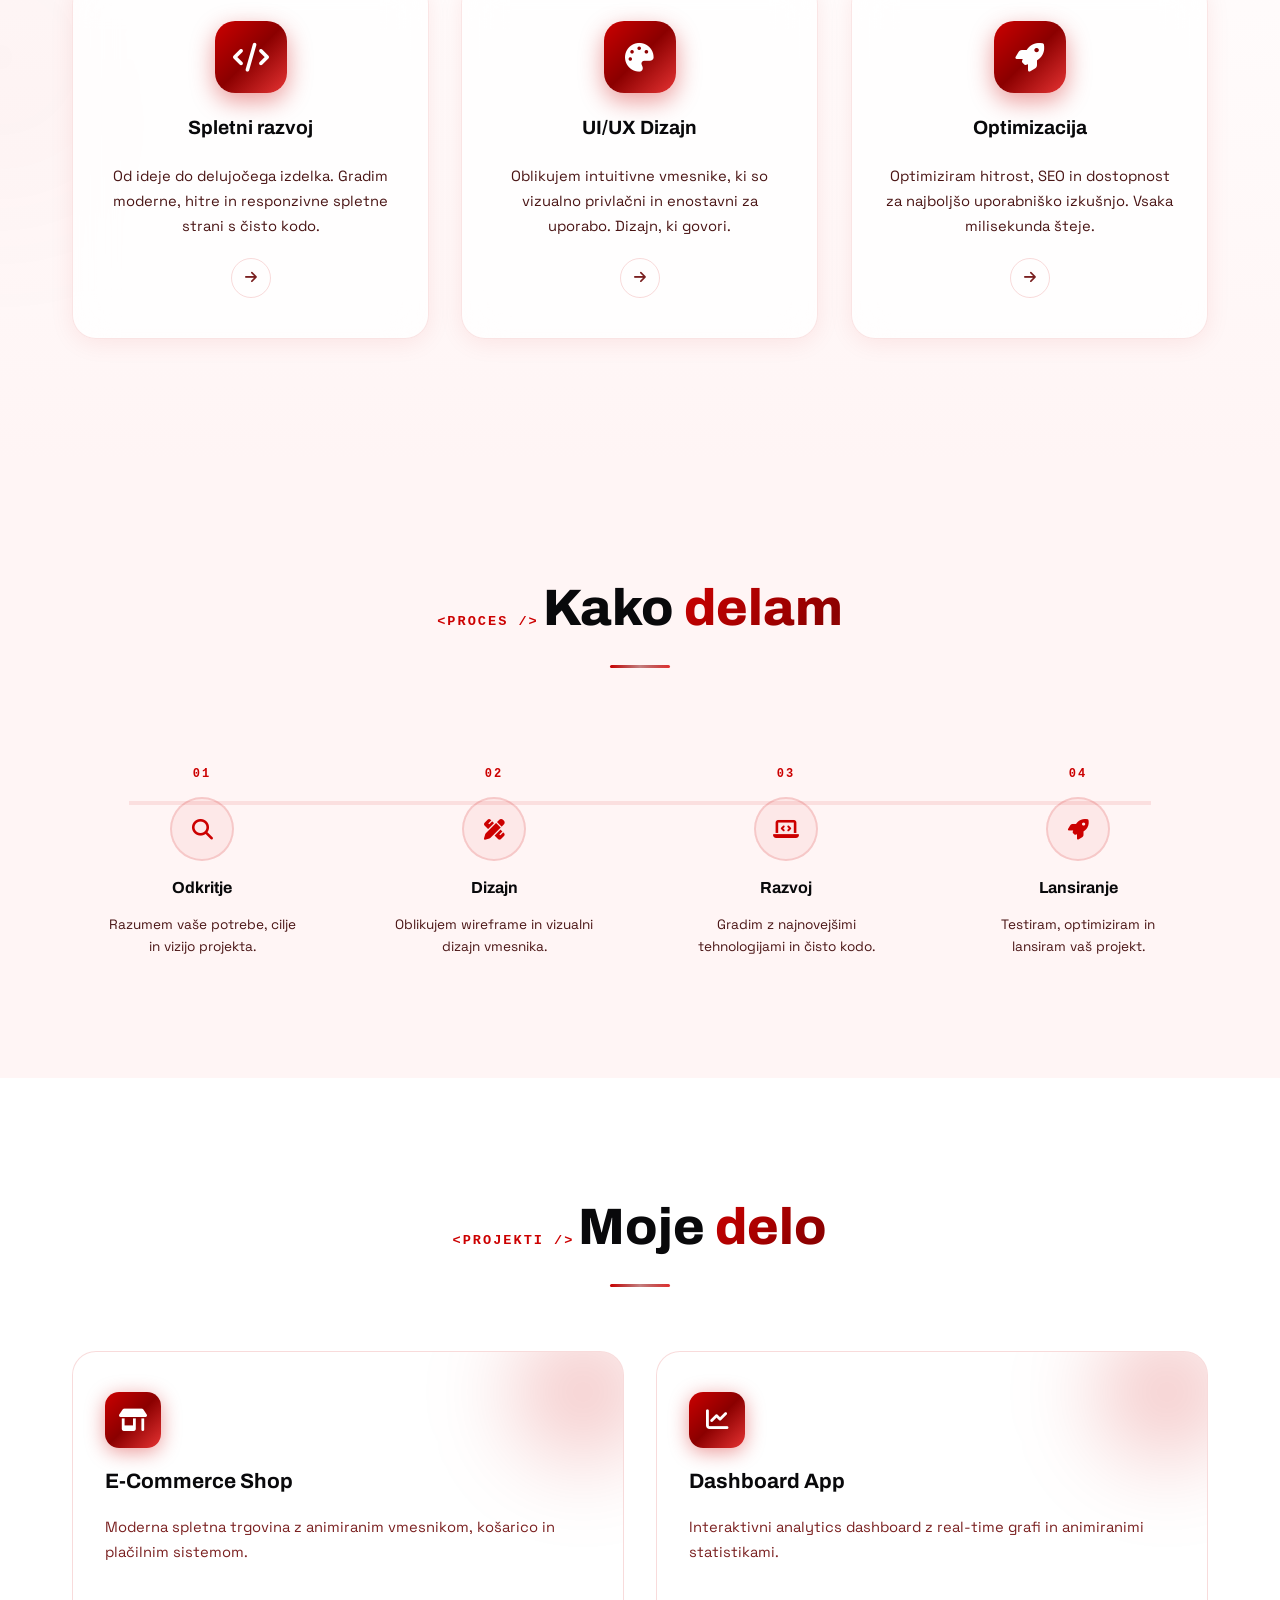
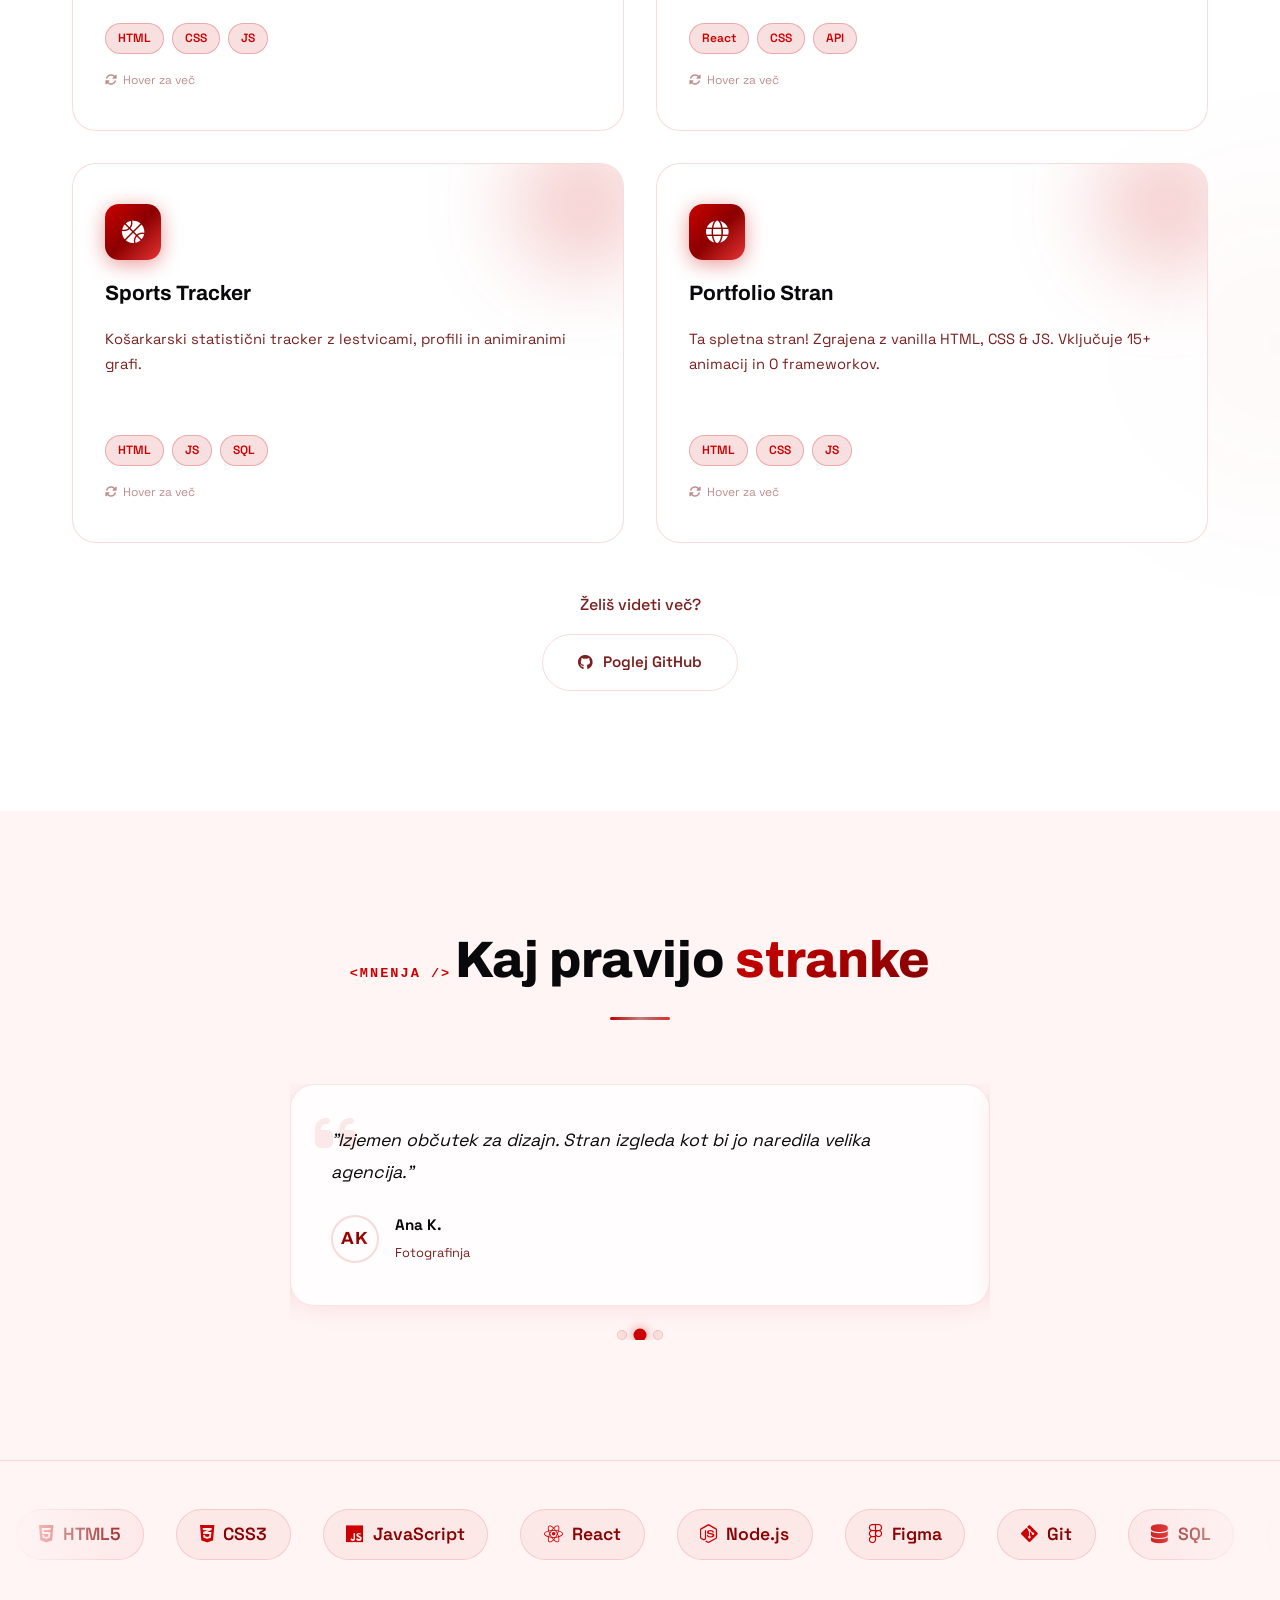
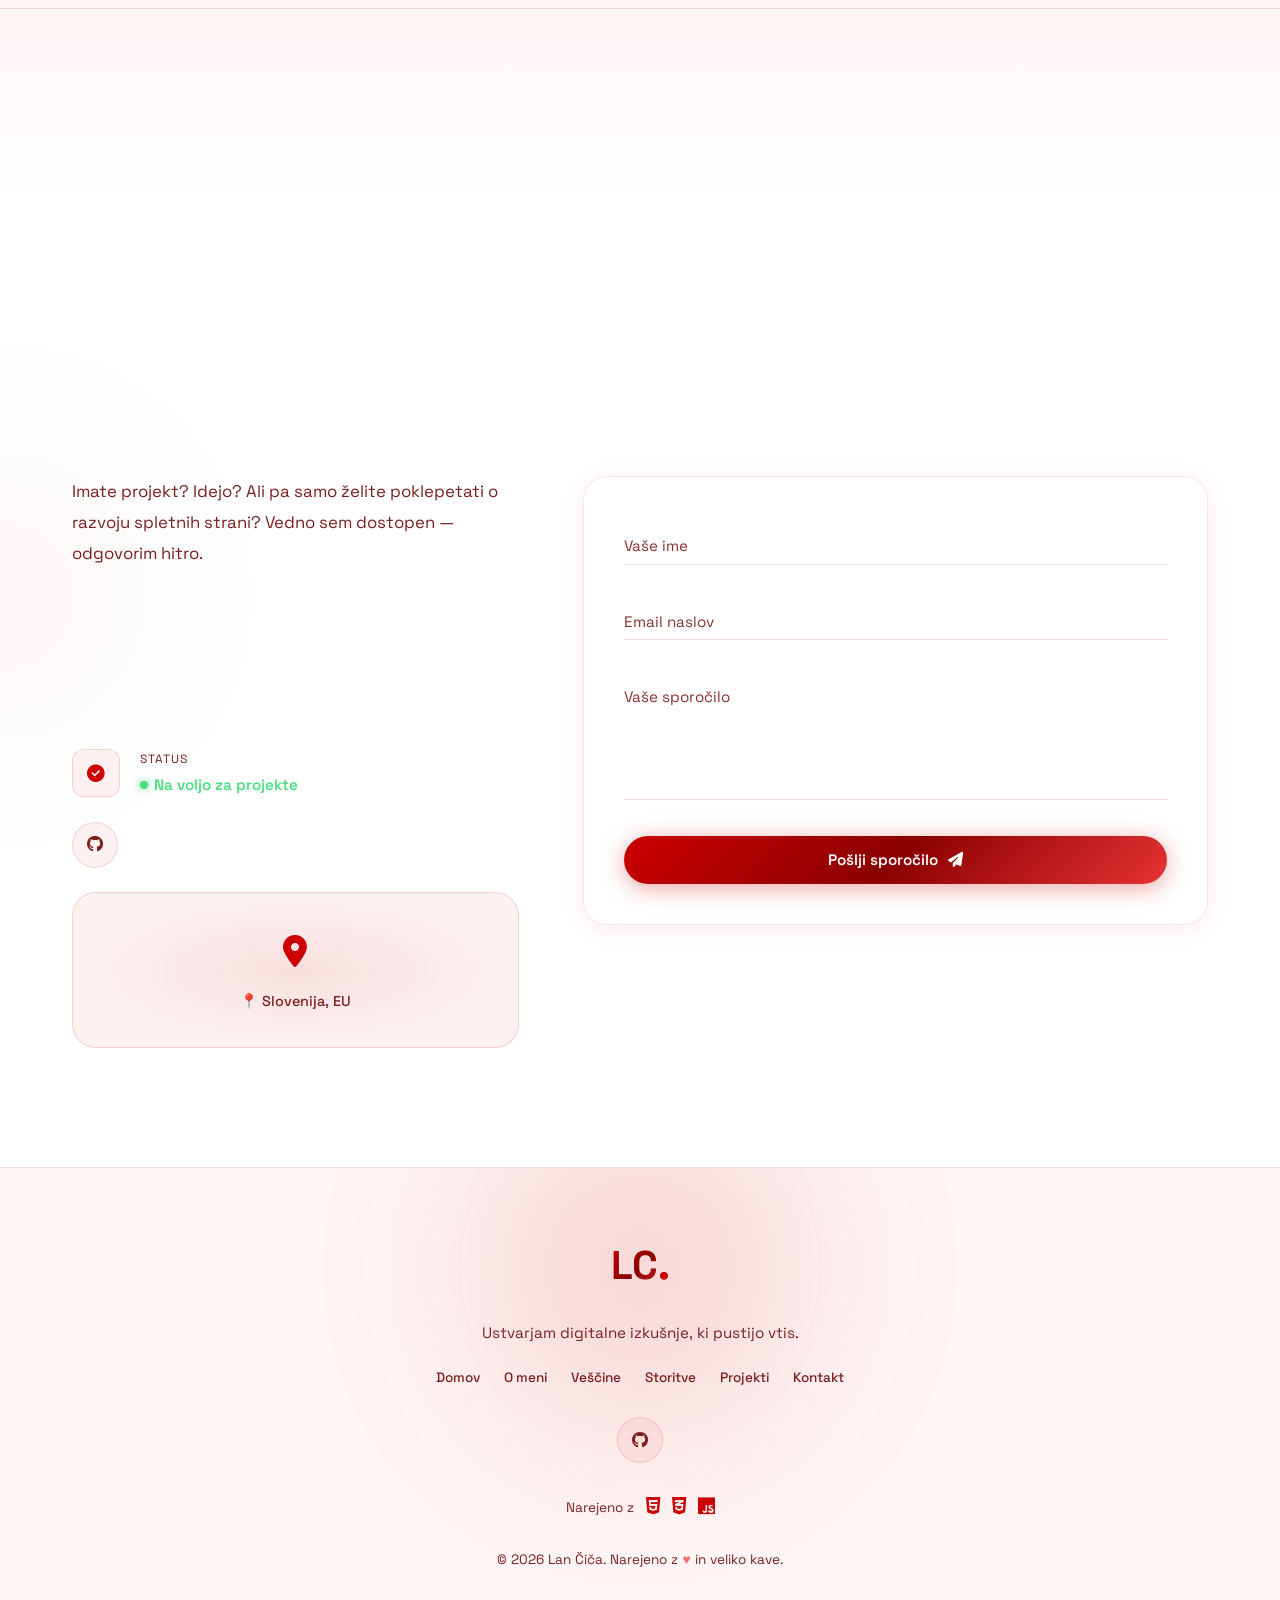
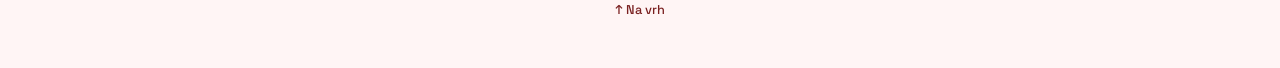
==== commit 403a84b3: "Consolidate site into root, remove redundant o meni/ duplicate Fixed versions of index.html, script." ====
--- a/index.html
+++ b/index.html
@@ -16,7 +16,7 @@
   <link rel="preconnect" href="https://fonts.googleapis.com" />
   <link rel="preconnect" href="https://fonts.gstatic.com" crossorigin />
   <link href="https://fonts.googleapis.com/css2?family=Archivo:wght@300;400;500;600;700;800;900&family=Space+Grotesk:wght@300;400;500;600;700&display=swap" rel="stylesheet" />
-  <link rel="stylesheet" href="https://cdnjs.cloudflare.com/ajax/libs/font-awesome/6.5.0/css/all.min.css" />
+  <link rel="stylesheet" href="https://cdnjs.cloudflare.com/ajax/libs/font-awesome/6.5.0/css/all.min.css" integrity="sha512-Avb2QiuDEEvB4bZJYdft2mNjVShBftLdPG8FJ0V7irTLQ8Uo0qcPxh4Plq7G5tGm0rU+1SPhVotteLpBERwTkw==" crossorigin="anonymous" referrerpolicy="no-referrer" />
   <link rel="stylesheet" href="style.css" />
 </head>
 <body>
@@ -240,7 +240,7 @@
             </div>
             <div class="stat-card reveal-scale tilt-card">
               <div class="stat-glow"></div>
-              <span class="stat-number" data-target="12">0</span>
+              <span class="stat-number" data-target="4">0</span>
               <span class="stat-label" data-i18n="about.stat2">Projektov</span>
             </div>
             <div class="stat-card reveal-scale tilt-card">
--- a/style.css
+++ b/style.css
@@ -1446,7 +1446,7 @@
   flex-direction: column;
   align-items: center;
   width: 360px;
-  overflow: hidden;
+  overflow: visible;
   padding: 20px 0;
 }
 
@@ -1492,9 +1492,11 @@
   position: absolute;
   top: 50%;
   left: 50%;
-  width: 320px;
-  height: 320px;
-  transform: translate(-50%, -50%);
+  width: 440px;
+  height: 440px;
+  margin-left: -220px;
+  margin-top: -220px;
+  overflow: visible;
   animation: ringRotate 20s linear infinite;
   pointer-events: none;
 }
@@ -1506,7 +1508,7 @@
   font-weight: 600;
   letter-spacing: 3px;
   text-transform: uppercase;
-  opacity: 0.2;
+  opacity: 0.45;
 }
 
 /* Orbiting dots */
@@ -3208,7 +3210,7 @@
 
   /* About */
   .about-stats { grid-template-columns: repeat(3, 1fr); }
-  .avatar-text-ring { width: 270px; height: 270px; margin-left: -135px; margin-top: -135px; }
+  .avatar-text-ring { width: 400px; height: 400px; margin-left: -200px; margin-top: -200px; }
   .avatar-orbit { width: 270px; height: 270px; }
 
   /* Projects — tap to flip */
